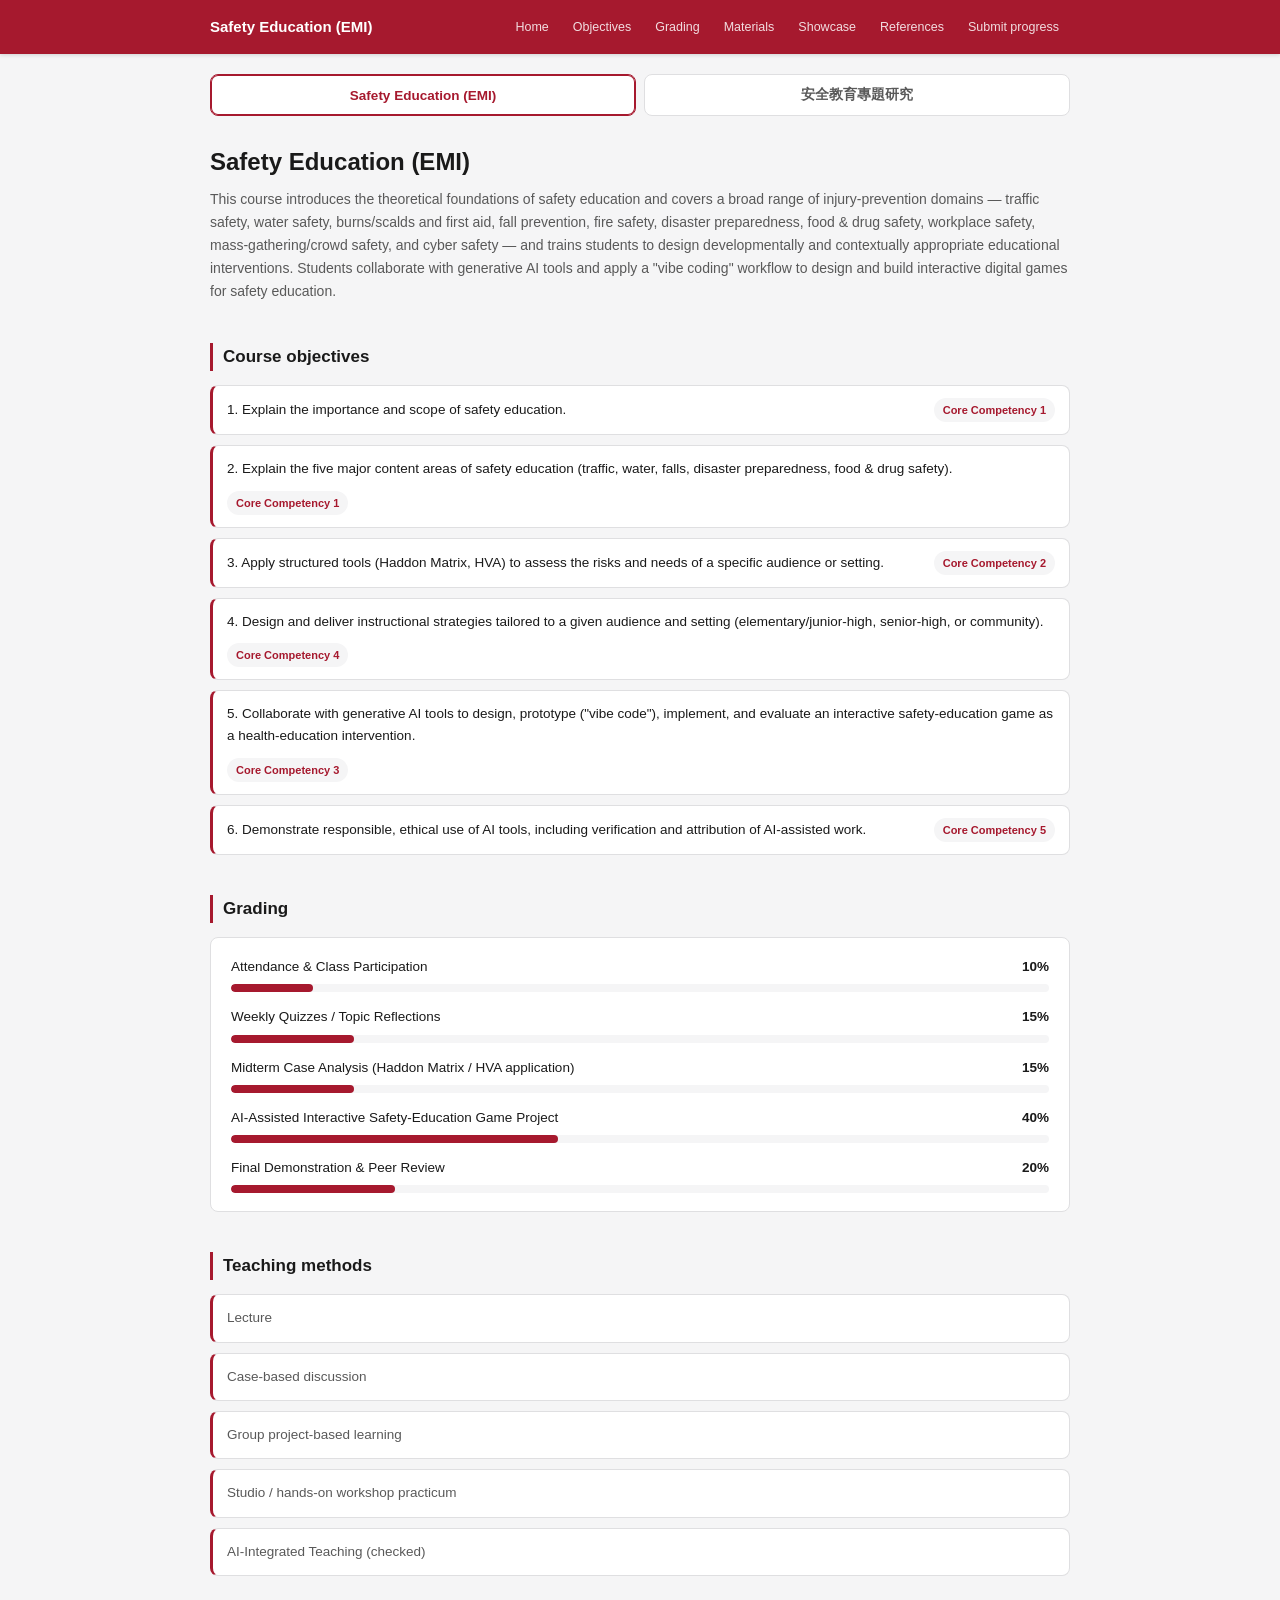
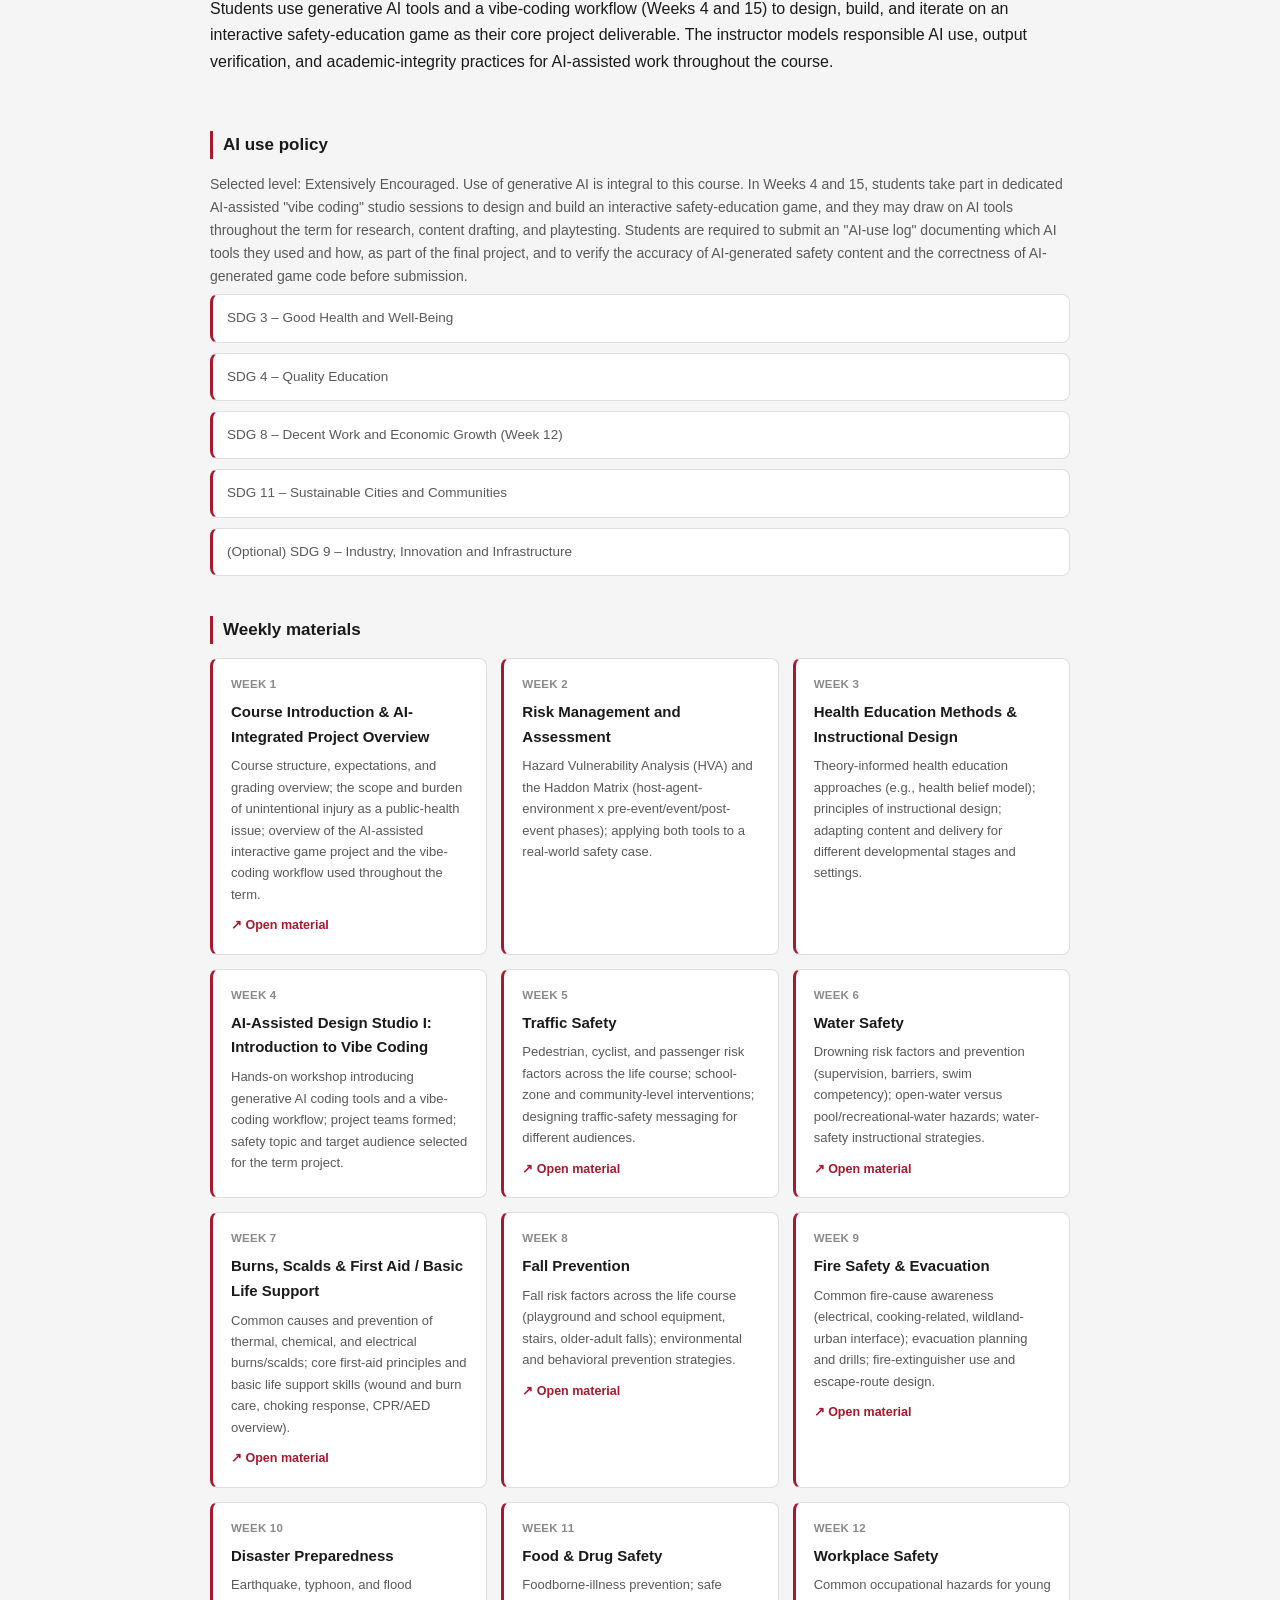
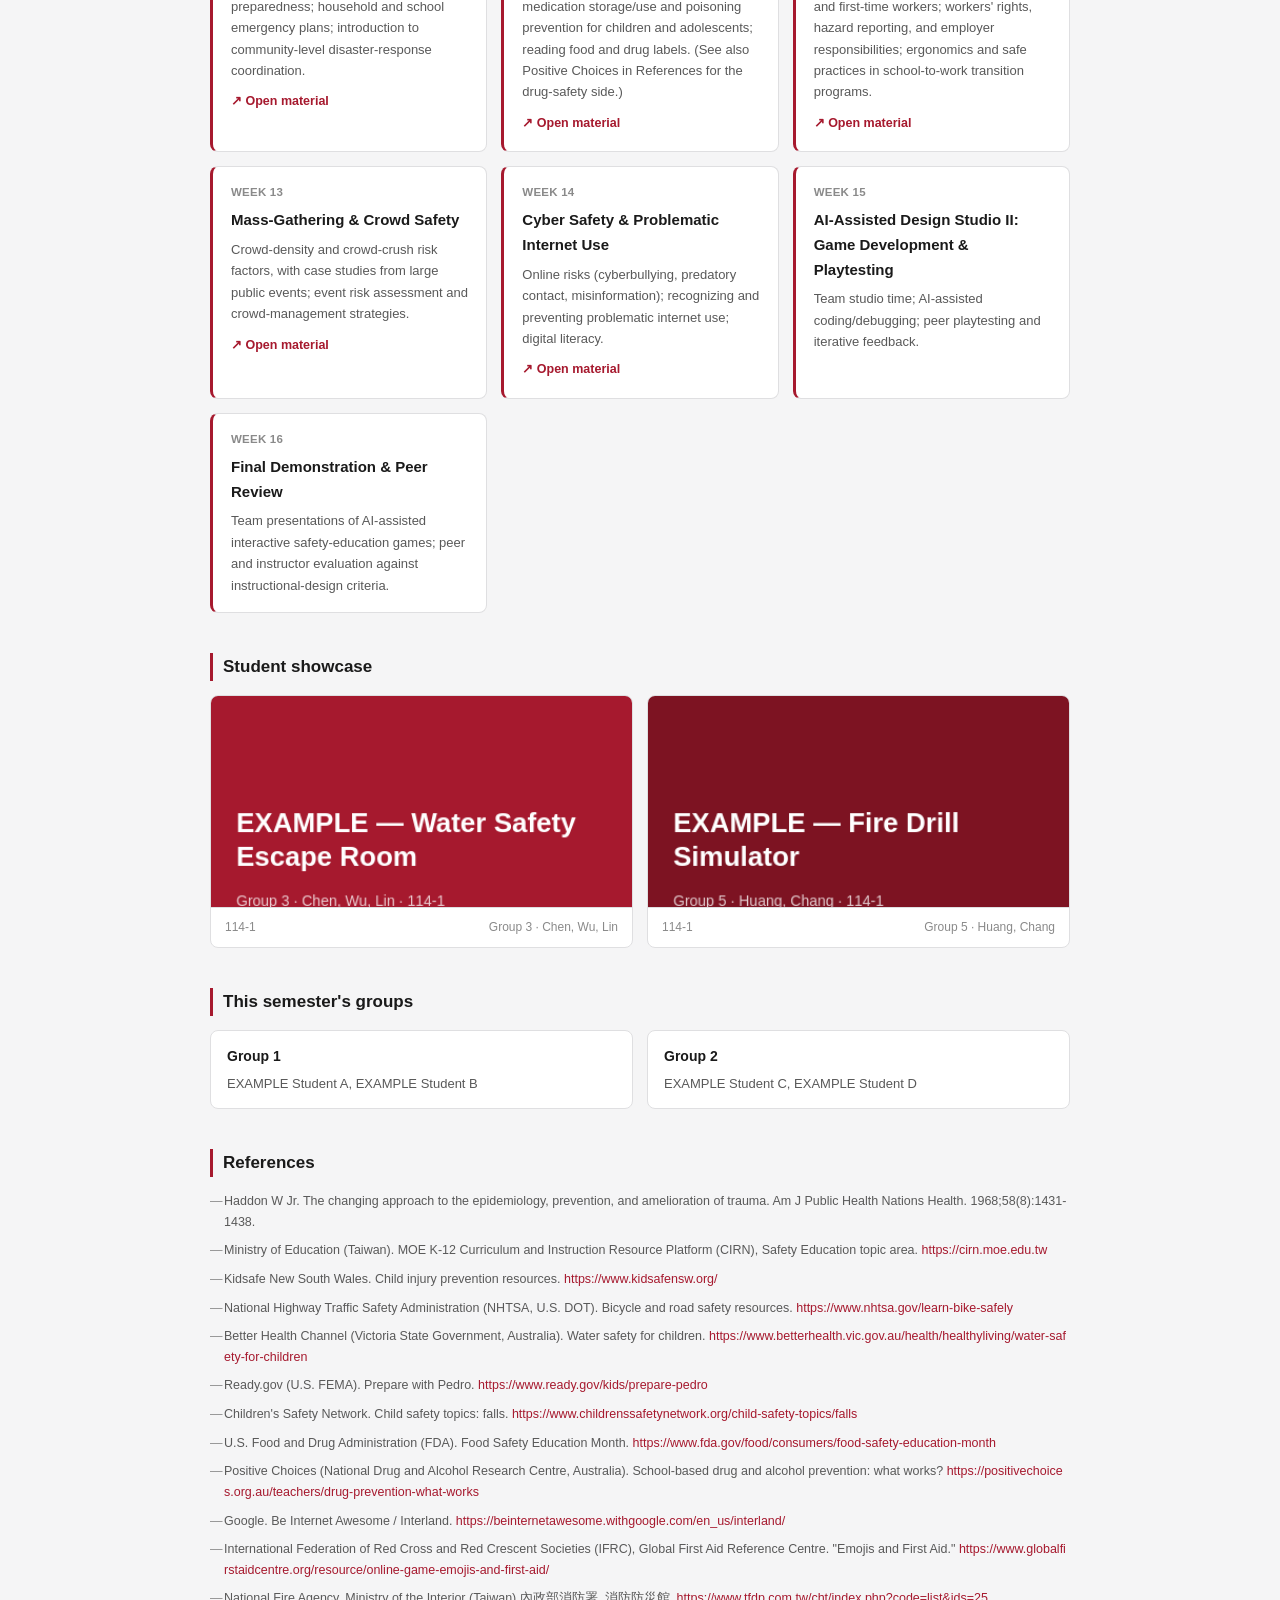
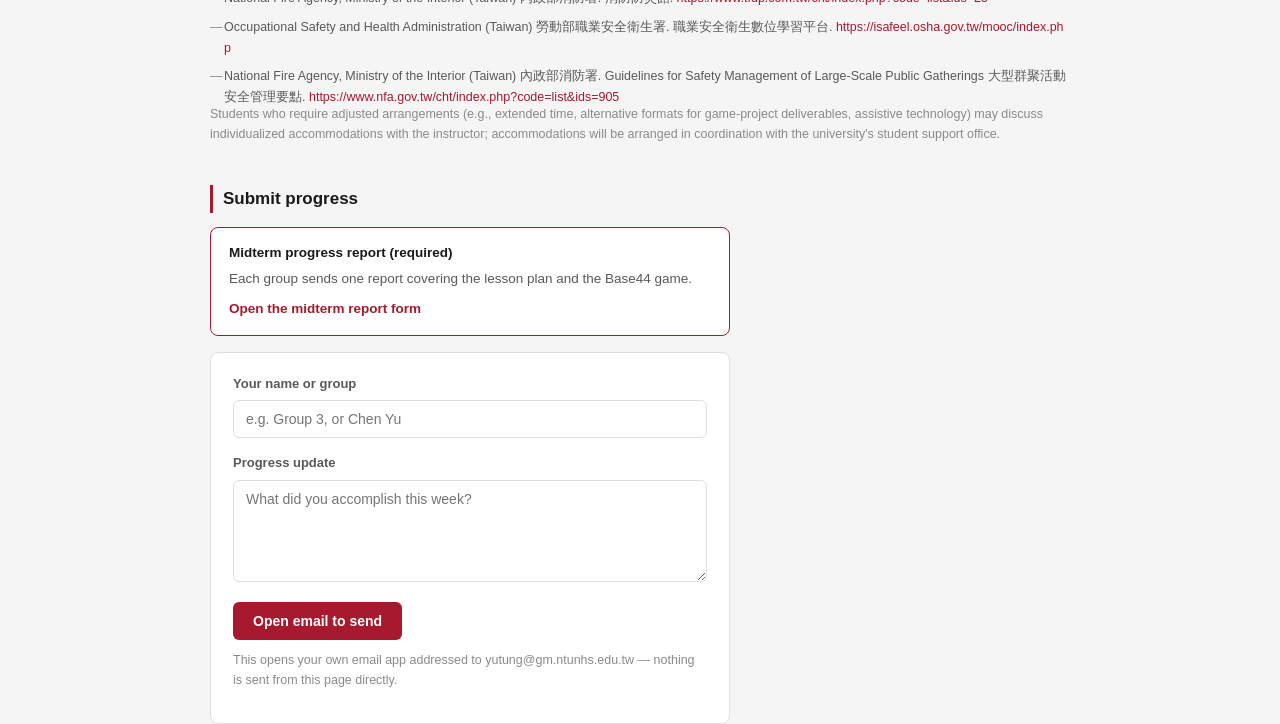
==== index.html @ 9e6e592c "Add Chinese midterm progress report for graduate seminar; per-course callout on home page Co-Authore" ====
<!DOCTYPE html>
<html lang="en">
<head>
<meta charset="UTF-8" />
<meta name="viewport" content="width=device-width, initial-scale=1.0" />
<title>Safety Education Course Site</title>
<link rel="stylesheet" href="styles.css?v=3" />
</head>
<body>

<header class="site-header">
  <div class="header-inner">
    <div class="brand" id="brandText">Safety Education</div>
    <nav class="quick-nav">
      <a href="#top" id="navHome">Home</a>
      <a href="#objectives" id="navObjectives">Objectives</a>
      <a href="#grading" id="navGrading">Grading</a>
      <a href="#materials" id="navMaterials">Materials</a>
      <a href="#showcase" id="navShowcase">Showcase</a>
      <a href="#references" id="navReferences">References</a>
      <a href="#submit" id="navSubmit">Submit</a>
    </nav>
  </div>
</header>

<div class="wrap" id="top">

  <div class="course-toggle">
    <button data-course="emi">Safety Education (EMI)</button>
    <button data-course="grad">安全教育專題研究</button>
  </div>

  <h1 id="pageTitle">Safety Education</h1>
  <p class="lead" id="pageLead"></p>

  <h2 id="objectives"><span id="objectivesHeading">Course objectives</span></h2>
  <ul class="objectives-list" id="objectivesList"></ul>

  <h2 id="grading"><span id="gradingHeading">Grading</span></h2>
  <div class="grading-panel" id="gradingPanel"></div>

  <h2 id="methods"><span id="methodsHeading">Teaching methods</span></h2>
  <ul class="methods-list" id="methodsList"></ul>

  <h2 id="ai-policy"><span id="aiPolicyHeading">AI use policy</span></h2>
  <p class="lead" id="aiPolicyText"></p>
  <ul class="sdgs-list" id="sdgsList"></ul>

  <h2 id="materials"><span id="materialsHeading">Weekly materials</span></h2>
  <div class="grid" id="materialsGrid"></div>

  <h2 id="showcase"><span id="showcaseHeading">Student showcase</span></h2>
  <div class="grid" id="showcaseGrid"></div>

  <h2 id="groupsHeading" style="display:none;">This semester's groups</h2>
  <div class="grid" id="groupsGrid"></div>

  <h2 id="references"><span id="referencesHeading">References</span></h2>
  <ul class="references-list" id="referencesList"></ul>
  <p class="form-note" id="supportNote"></p>

  <h2 id="submit"><span id="submitHeading">Submit progress</span></h2>
  <div class="midterm-callout" id="midtermCallout">
    <b id="midtermTitle">Midterm progress report (required)</b>
    <span id="midtermText">Each group sends one report covering the lesson plan and the Base44 game.</span>
    <br /><a href="midterm.html" id="midtermLink">Open the midterm report form</a>
  </div>
  <form class="stack" id="submitForm">
    <label><span id="lblWho">Your name or group</span><input id="whoInput" type="text" /></label>
    <label><span id="lblMsg">Progress update</span><textarea id="msgInput" rows="5"></textarea></label>
    <div class="field-error" id="submitError"></div>
    <button class="btn" type="submit" id="submitBtn">Open email to send</button>
    <p class="form-note" id="submitNote"></p>
  </form>

</div>

<script src="script.js?v=4"></script>
</body>
</html>
---- styles.css ----
:root {
  --ntnu-red: #a6192e;
  --ntnu-red-dark: #7d1322;
  --ntnu-blue: #00337a;
  --ntnu-blue-dark: #00265c;

  --accent: var(--ntnu-red);
  --accent-dark: var(--ntnu-red-dark);

  --ink: #1a1a1a;
  --ink-soft: #595959;
  --ink-muted: #8a8a8a;

  --bg: #f5f5f6;
  --surface: #ffffff;
  --border: #dfdfe1;

  --radius: 8px;
  --radius-sm: 6px;

  --danger: #c0392b;

  font-family: -apple-system, BlinkMacSystemFont, "Segoe UI", "PingFang TC", "Microsoft JhengHei", Arial, sans-serif;
}
body[data-course="grad"] {
  --accent: var(--ntnu-blue);
  --accent-dark: var(--ntnu-blue-dark);
}

* { box-sizing: border-box; }
html { scroll-behavior: smooth; }

button, input, select, textarea { font-family: inherit; -webkit-appearance: none; appearance: none; }
button { border: none; background: none; cursor: pointer; }
a, button, input, select, textarea { outline: none; }
a:focus-visible, button:focus-visible, input:focus-visible, select:focus-visible, textarea:focus-visible {
  outline: 2px solid var(--accent);
  outline-offset: 2px;
  border-radius: 4px;
}

body { margin: 0; color: var(--ink); line-height: 1.65; background: var(--bg); }
.wrap { max-width: 900px; margin: 0 auto; padding: 0 20px; }

/* ---------- header ---------- */
header.site-header { background: var(--accent); position: sticky; top: 0; z-index: 30; box-shadow: 0 1px 4px rgba(0,0,0,0.15); }
.header-inner { max-width: 900px; margin: 0 auto; padding: 0 20px; height: 54px; display: flex; align-items: center; justify-content: space-between; gap: 12px; flex-wrap: wrap; }
.brand { color: #fff; font-weight: 700; font-size: 15px; white-space: nowrap; }
.quick-nav { display: flex; gap: 2px; }
.quick-nav a { color: rgba(255,255,255,0.85); text-decoration: none; font-size: 12.5px; font-weight: 500; padding: 7px 11px; border-radius: var(--radius-sm); white-space: nowrap; }
.quick-nav a:hover { background: rgba(255,255,255,0.14); color: #fff; }
@media (max-width: 700px) { .quick-nav { display: none; } }

/* ---------- course toggle ---------- */
.course-toggle { display: flex; gap: 8px; margin: 20px 0 26px; }
.course-toggle button {
  flex: 1; padding: 11px 14px; border-radius: var(--radius); border: 1px solid var(--border);
  background: var(--surface); color: var(--ink-soft); font-size: 13.5px; font-weight: 600;
}
.course-toggle button.active { border-color: var(--accent); color: var(--accent); background: #fff; box-shadow: inset 0 0 0 1px var(--accent); }

h1 { font-size: 24px; font-weight: 700; margin: 0 0 6px; }
h2 { font-size: 17px; font-weight: 700; margin: 40px 0 14px; border-left: 3px solid var(--accent); padding-left: 10px; scroll-margin-top: 68px; }
p.lead { color: var(--ink-soft); font-size: 14px; margin: 0 0 6px; }

/* ---------- grading ---------- */
.grading-panel { background: var(--surface); border: 1px solid var(--border); border-radius: var(--radius); padding: 18px 20px; }
.grade-row { margin-bottom: 14px; }
.grade-row:last-child { margin-bottom: 0; }
.grade-row .grade-label { display: flex; justify-content: space-between; font-size: 13.5px; margin-bottom: 6px; }
.grade-row .grade-label b { font-weight: 700; }
.grade-bar-track { background: var(--bg); border-radius: 999px; height: 8px; overflow: hidden; }
.grade-bar-fill { background: var(--accent); height: 100%; border-radius: 999px; }

/* ---------- materials ---------- */
.grid { display: grid; grid-template-columns: repeat(auto-fit, minmax(210px, 1fr)); gap: 14px; }
.card { background: var(--surface); border: 1px solid var(--border); border-left: 3px solid var(--accent); border-radius: var(--radius); padding: 16px 18px; }
.card .week-tag { font-size: 11.5px; color: var(--ink-muted); margin: 0 0 6px; font-weight: 700; text-transform: uppercase; letter-spacing: 0.02em; }
.card .card-title { font-size: 15px; font-weight: 700; margin: 0 0 6px; }
.card .card-desc { font-size: 13px; color: var(--ink-soft); margin: 0; }
.card .card-link { display: inline-block; margin-top: 10px; font-size: 12.5px; font-weight: 600; color: var(--accent); text-decoration: none; }
.card .card-link:hover { text-decoration: underline; }

/* ---------- showcase ---------- */
.showcase-card { border: 1px solid var(--border); border-radius: var(--radius); overflow: hidden; background: var(--surface); text-decoration: none; color: inherit; display: block; }
.showcase-card:hover { border-color: var(--accent); }
.showcase-card canvas { display: block; width: 100%; height: auto; }
.showcase-card .meta { padding: 10px 14px; display: flex; justify-content: space-between; font-size: 12px; color: var(--ink-muted); font-weight: 500; border-top: 1px solid var(--border); }

/* ---------- groups ---------- */
.group-card { background: var(--surface); border: 1px solid var(--border); border-radius: var(--radius); padding: 14px 16px; }
.group-card .group-name { font-weight: 700; font-size: 14px; margin: 0 0 4px; }
.group-card .group-members { font-size: 13px; color: var(--ink-soft); margin: 0; }

/* ---------- submit / mailto form ---------- */
form.stack { display: flex; flex-direction: column; gap: 14px; max-width: 520px; background: var(--surface); border: 1px solid var(--border); border-radius: var(--radius); padding: 20px 22px; }
form.stack label { font-size: 13px; font-weight: 600; color: var(--ink-soft); display: flex; flex-direction: column; gap: 6px; }
form.stack input, form.stack textarea {
  padding: 10px 12px; border: 1px solid var(--border); background: var(--surface); border-radius: var(--radius-sm);
  font-size: 14px; font-family: inherit; color: var(--ink);
}
.btn { display: inline-flex; align-items: center; gap: 6px; padding: 11px 20px; border-radius: var(--radius-sm); background: var(--accent); color: #fff; font-size: 14px; font-weight: 700; align-self: flex-start; }
.btn:hover { background: var(--accent-dark); }
.field-error { color: var(--danger); font-size: 12px; margin-top: -8px; }
.form-note { font-size: 12.5px; color: var(--ink-muted); margin-top: -4px; }

/* ---------- objectives / methods / sdgs / references lists ---------- */
.objectives-list, .methods-list, .sdgs-list, .references-list {
  list-style: none; margin: 0; padding: 0; display: flex; flex-direction: column; gap: 10px;
}
.objectives-list li, .methods-list li, .sdgs-list li {
  background: var(--surface); border: 1px solid var(--border); border-left: 3px solid var(--accent);
  border-radius: var(--radius); padding: 12px 14px; font-size: 13.5px; color: var(--ink-soft);
  display: flex; justify-content: space-between; align-items: center; gap: 10px; flex-wrap: wrap;
}
.objectives-list li span:first-child { color: var(--ink); }
.objectives-list li .tag {
  font-size: 11px; font-weight: 700; color: var(--accent); background: var(--bg);
  padding: 3px 9px; border-radius: 999px; white-space: nowrap;
}
.references-list { gap: 8px; }
.references-list li {
  font-size: 12.5px; color: var(--ink-soft); padding-left: 14px; position: relative;
}
.references-list li::before { content: "—"; position: absolute; left: 0; color: var(--ink-muted); }
.references-list a { color: var(--accent); text-decoration: none; word-break: break-all; }
.references-list a:hover { text-decoration: underline; }

.empty-state { color: var(--ink-muted); font-size: 13.5px; padding: 10px 0; }

/* ---------- midterm report page ---------- */
.report-howto { background: var(--surface); border: 1px solid var(--border); border-left: 3px solid var(--accent); border-radius: var(--radius); padding: 14px 18px; margin: 18px 0 8px; font-size: 13.5px; color: var(--ink-soft); }
.report-howto ol { margin: 8px 0 8px 18px; padding: 0; }
.report-howto li { margin-bottom: 4px; }
.report-howto .form-note { margin: 6px 0 0; }
form.report { display: flex; flex-direction: column; gap: 22px; margin: 20px 0 60px; }
form.report fieldset { background: var(--surface); border: 1px solid var(--border); border-radius: var(--radius); padding: 18px 22px 22px; margin: 0; display: flex; flex-direction: column; gap: 14px; scroll-margin-top: 68px; min-width: 0; }
form.report legend { font-size: 16px; font-weight: 700; padding: 0 8px; color: var(--accent); }
form.report label { font-size: 13px; font-weight: 600; color: var(--ink-soft); display: flex; flex-direction: column; gap: 6px; min-width: 0; }
form.report input, form.report textarea, form.report select {
  padding: 10px 12px; border: 1px solid var(--border); background: var(--surface); border-radius: var(--radius-sm);
  font-size: 14px; color: var(--ink); width: 100%; font-weight: 400;
}
form.report select { background-image: linear-gradient(45deg, transparent 50%, var(--ink-muted) 50%), linear-gradient(135deg, var(--ink-muted) 50%, transparent 50%); background-position: calc(100% - 18px) 55%, calc(100% - 13px) 55%; background-size: 5px 5px; background-repeat: no-repeat; padding-right: 32px; }
form.report textarea { resize: vertical; line-height: 1.5; }
form.report .invalid { border-color: var(--danger); background: #fff6f5; }
form.report .row { display: grid; grid-template-columns: 1fr 1fr; gap: 14px; }
@media (max-width: 640px) { form.report .row { grid-template-columns: 1fr; } form.report fieldset { padding: 16px; } }
.btn-row { display: flex; flex-wrap: wrap; gap: 10px; }
.btn-secondary { background: var(--surface); color: var(--accent); border: 1px solid var(--accent); }
.btn-secondary:hover { background: var(--bg); }
.btn-ghost { background: none; color: var(--ink-muted); border: 1px solid transparent; }
.btn-ghost:hover { color: var(--danger); background: none; }
form.report .field-error { margin-top: 0; font-size: 13px; }
form.report .form-note { margin: 0; }
details.preview { font-size: 13px; color: var(--ink-soft); }
details.preview summary { cursor: pointer; font-weight: 600; }
details.preview pre { white-space: pre-wrap; word-break: break-word; background: var(--bg); border: 1px solid var(--border); border-radius: var(--radius-sm); padding: 12px; max-height: 320px; overflow: auto; font-size: 12px; line-height: 1.55; font-family: ui-monospace, Menlo, Consolas, monospace; }

/* link card on the main page */
.midterm-callout { display: none; background: var(--surface); border: 1px solid var(--accent); border-radius: var(--radius); padding: 14px 18px; margin: 0 0 16px; max-width: 520px; font-size: 13.5px; color: var(--ink-soft); }
.midterm-callout b { color: var(--ink); display: block; margin-bottom: 4px; }
.midterm-callout a { display: inline-block; margin-top: 8px; color: var(--accent); font-weight: 700; text-decoration: none; }
.midterm-callout a:hover { text-decoration: underline; }
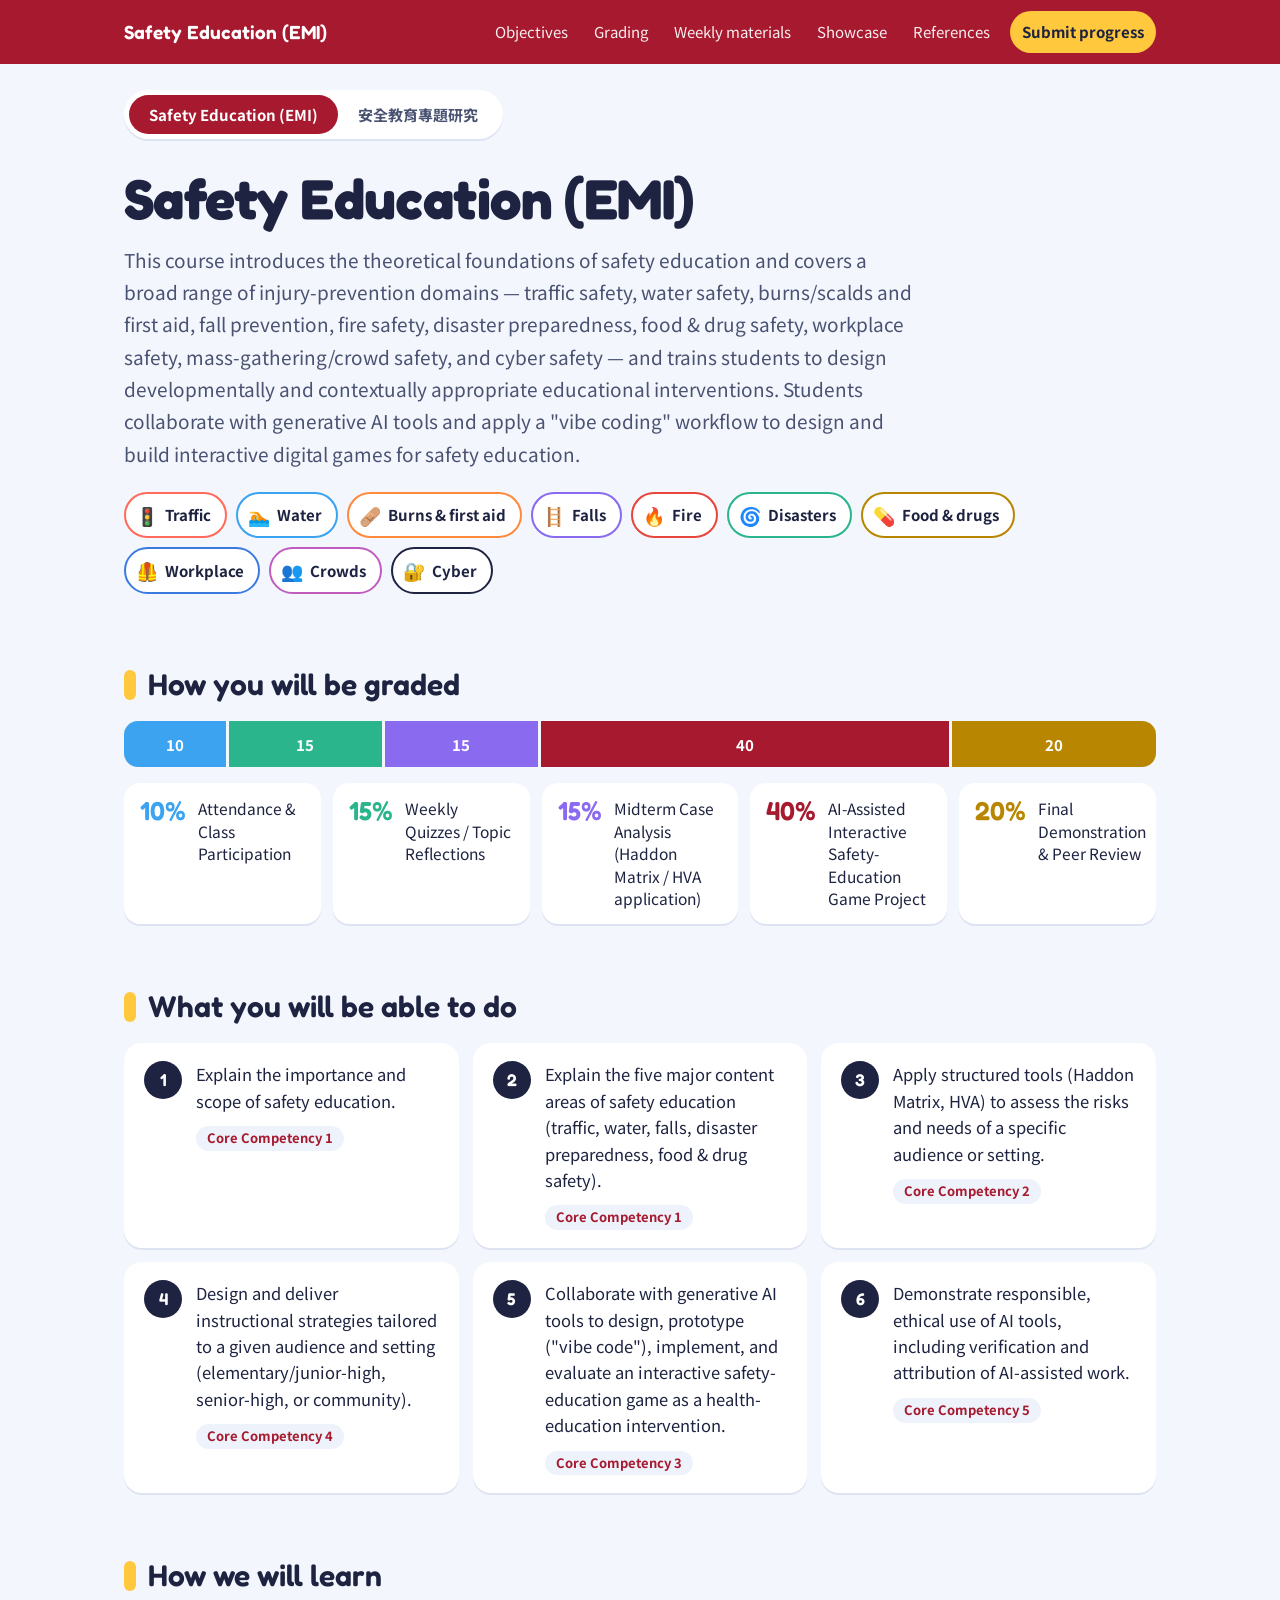
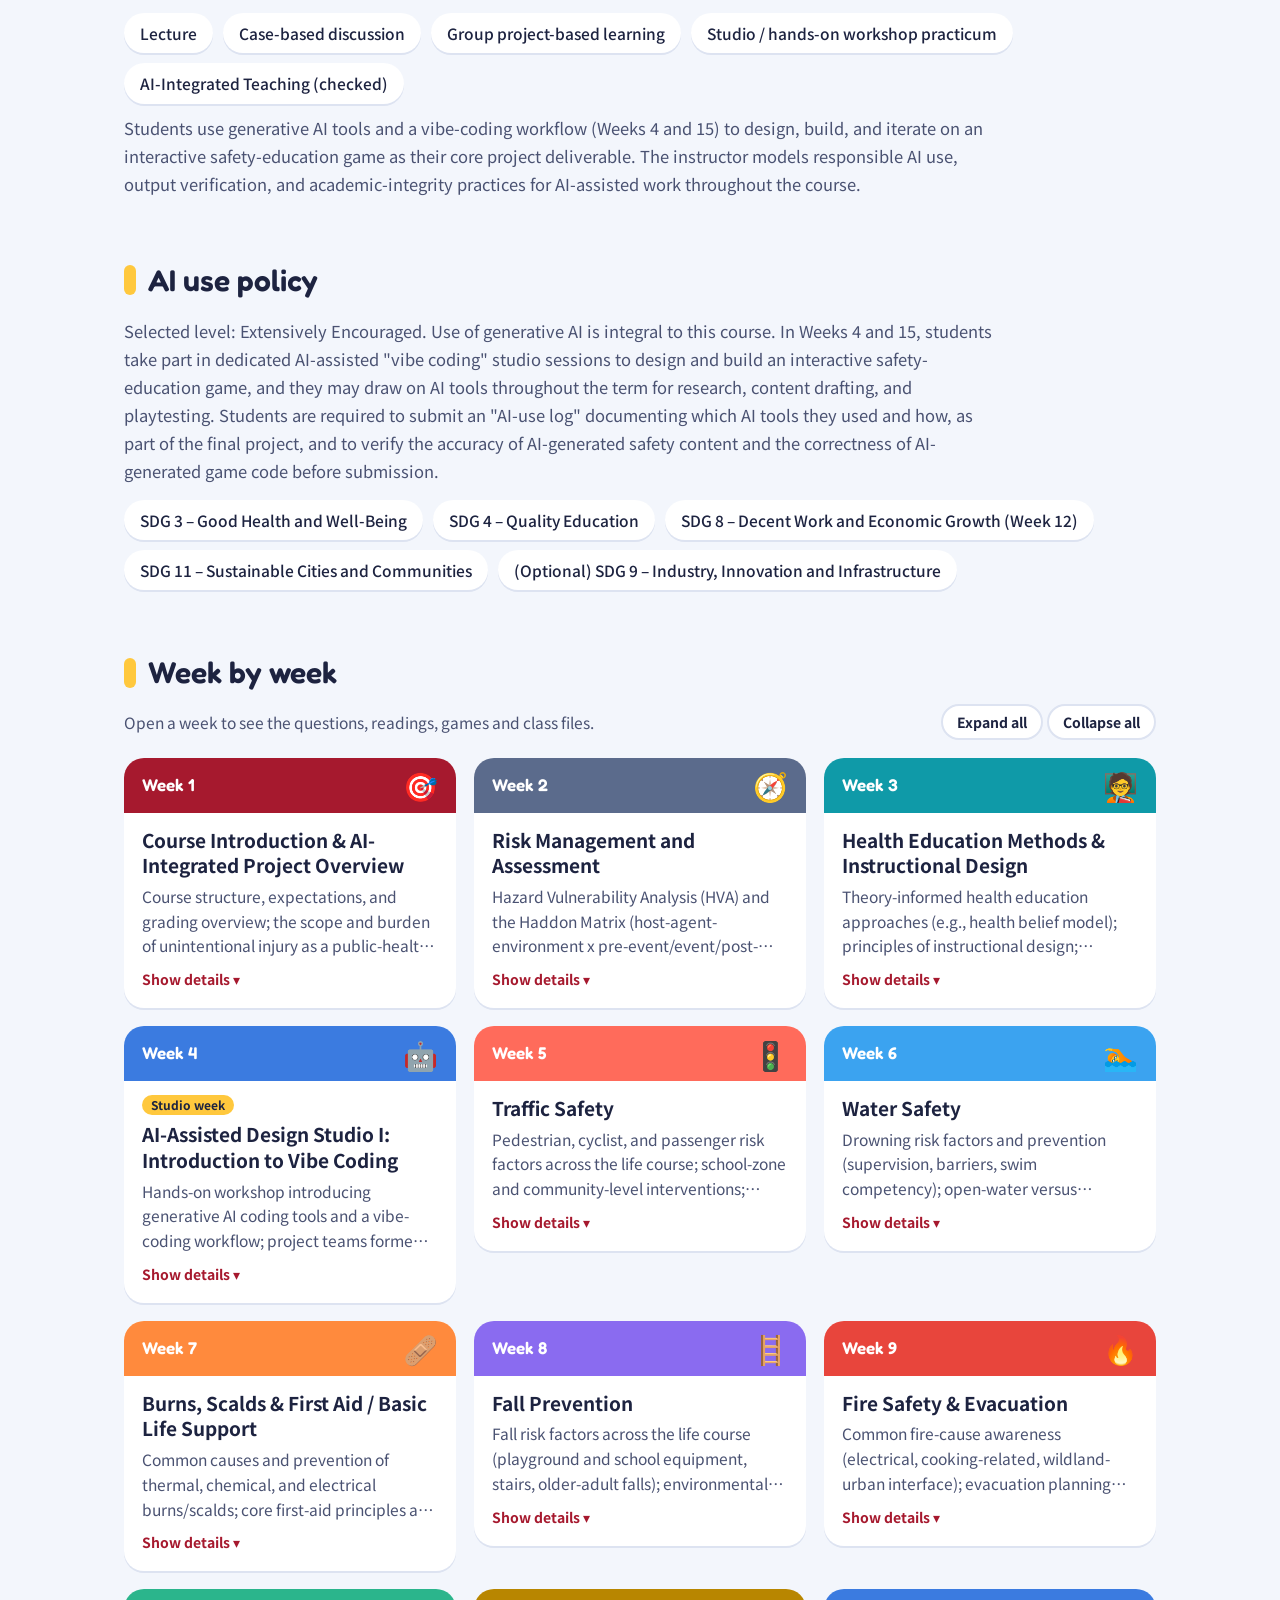
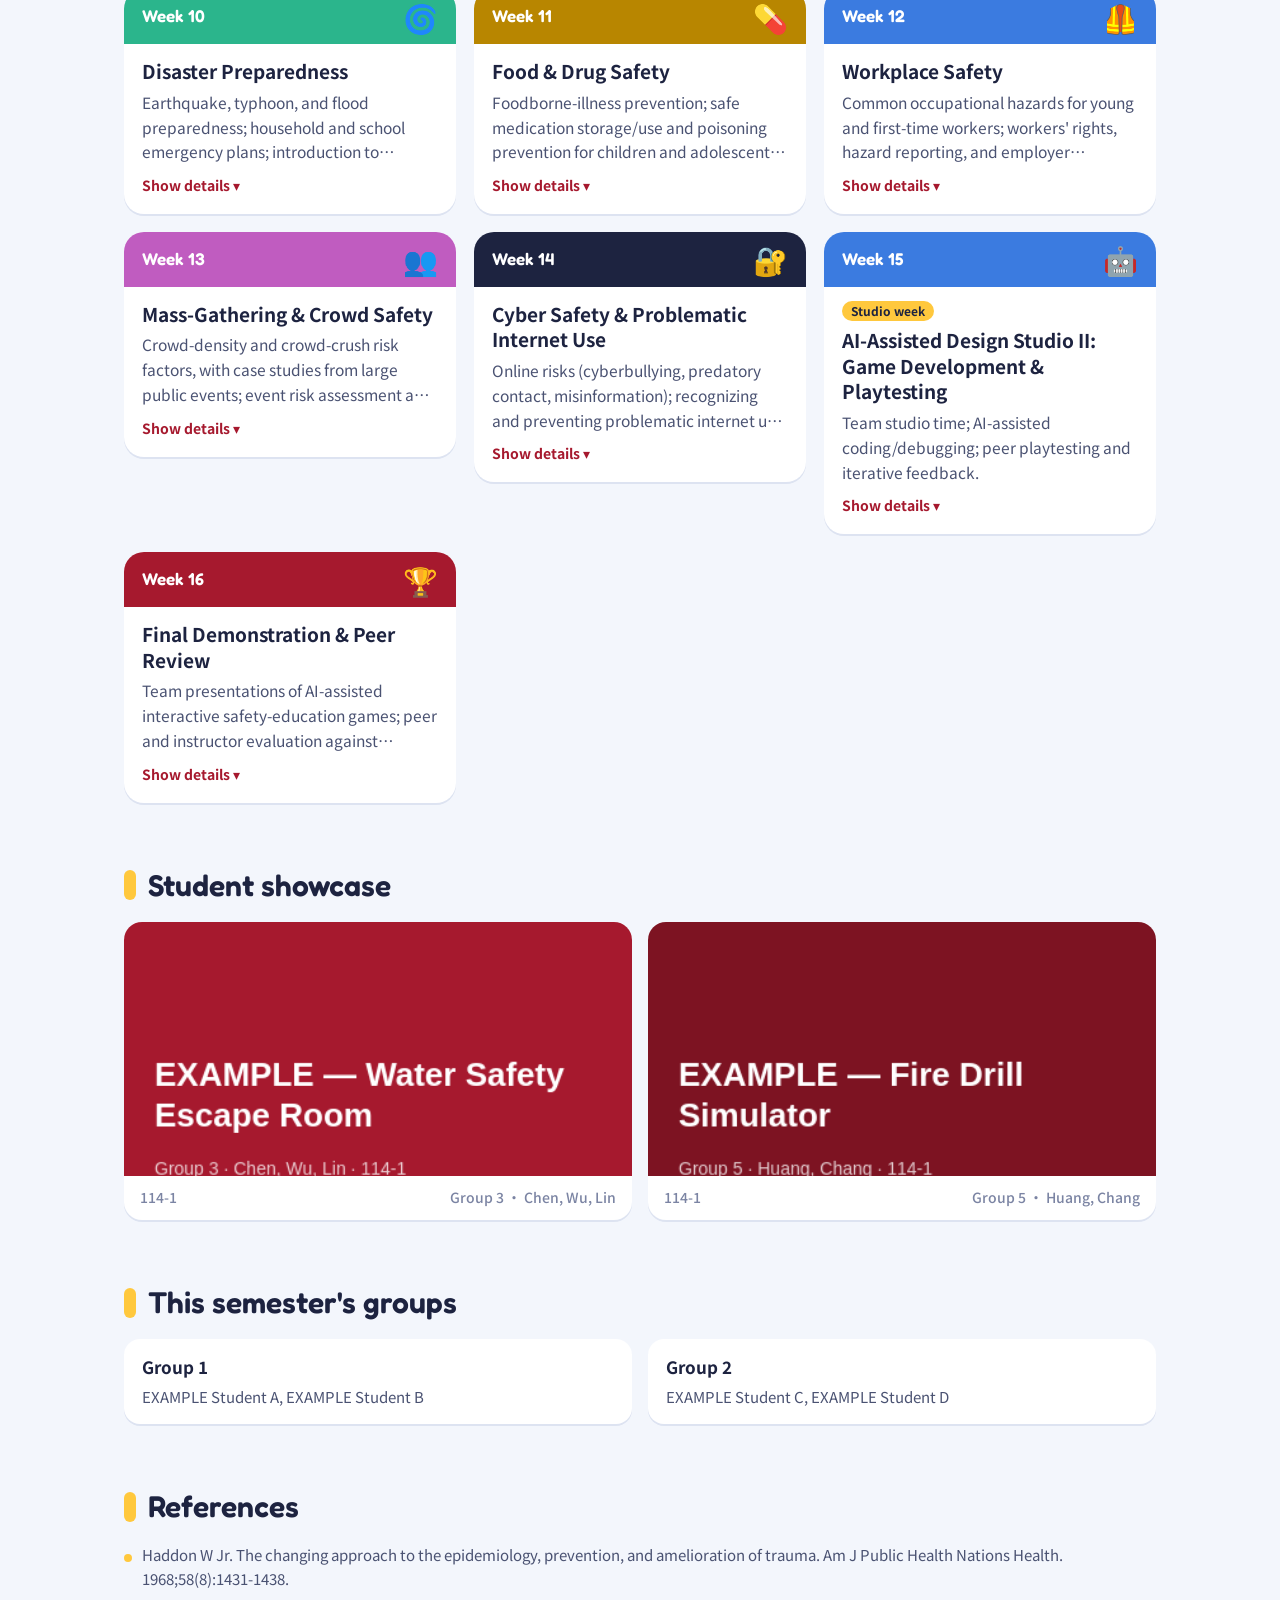
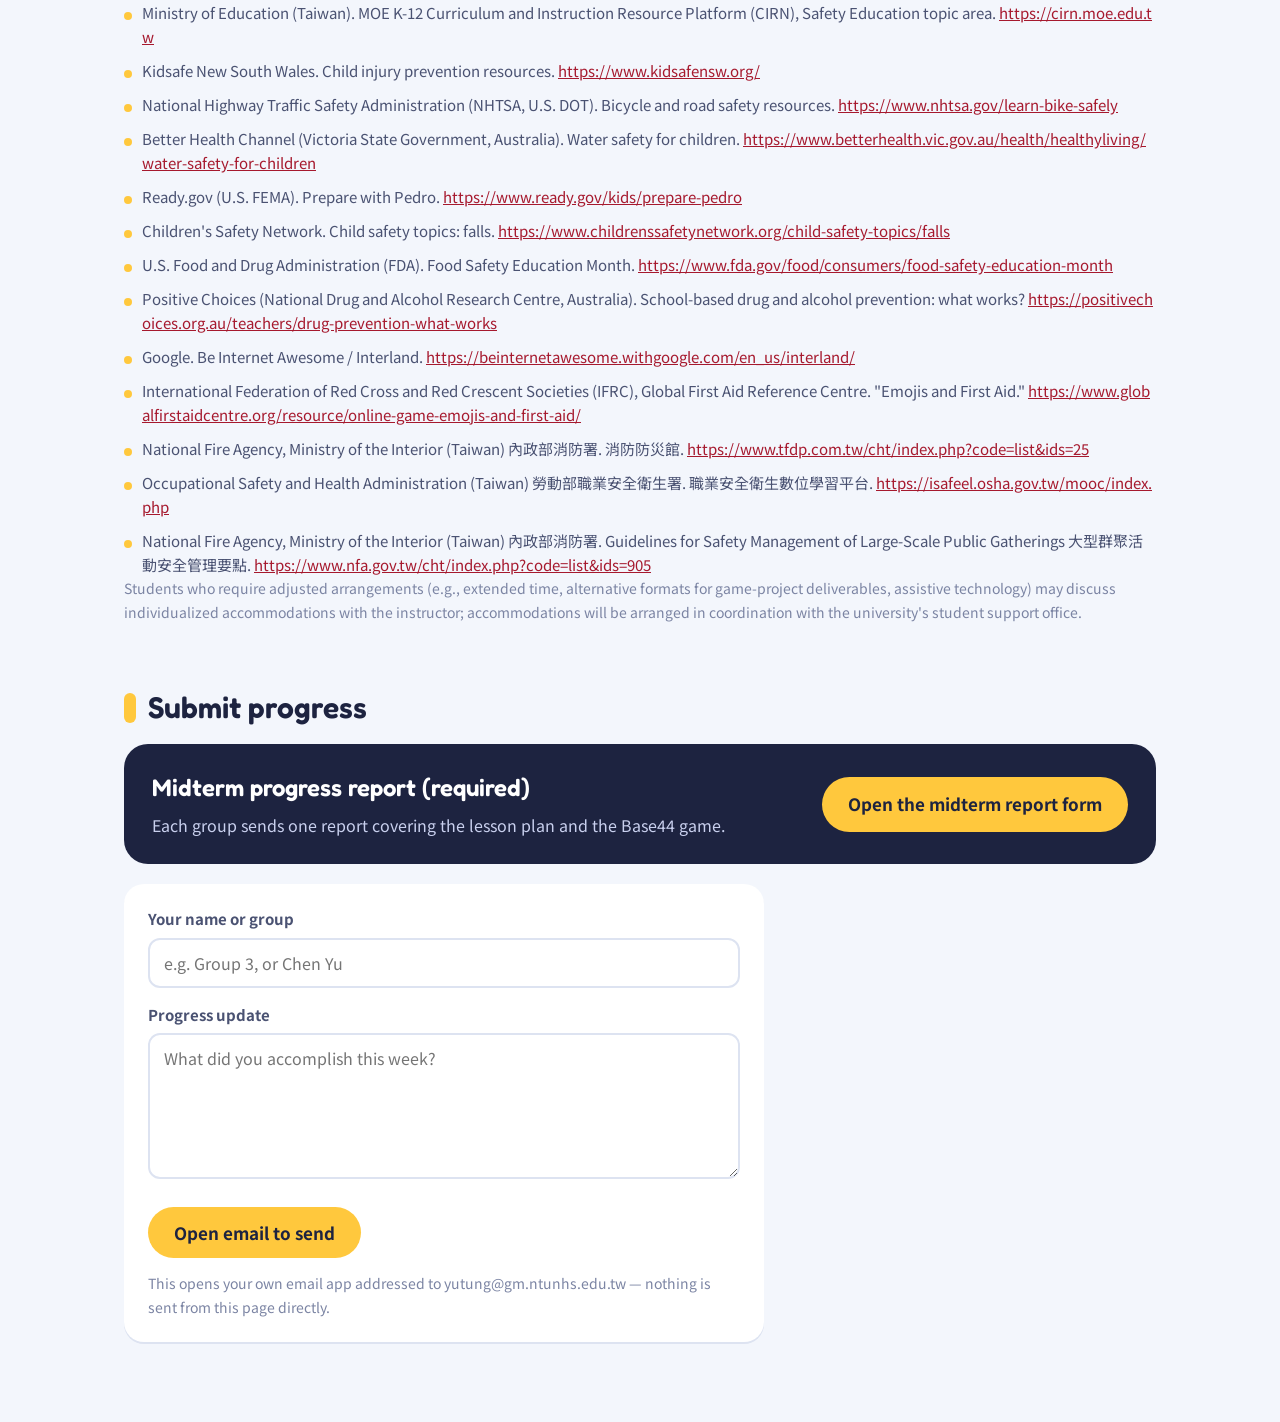
==== commit ce565917: "New playful UI; expandable weekly cards with readings, games and class files restored from the origi" ====
--- a/index.html
+++ b/index.html
@@ -4,21 +4,23 @@
 <meta charset="UTF-8" />
 <meta name="viewport" content="width=device-width, initial-scale=1.0" />
 <title>Safety Education Course Site</title>
-<link rel="stylesheet" href="styles.css?v=3" />
+<link rel="preconnect" href="https://fonts.googleapis.com" />
+<link rel="preconnect" href="https://fonts.gstatic.com" crossorigin />
+<link href="https://fonts.googleapis.com/css2?family=Fredoka:wght@500;600;700&family=Noto+Sans+TC:wght@400;500;700&display=swap" rel="stylesheet" />
+<link rel="stylesheet" href="styles.css?v=5" />
 </head>
 <body>
 
 <header class="site-header">
   <div class="header-inner">
-    <div class="brand" id="brandText">Safety Education</div>
+    <div class="brand disp" id="brandText">Safety Education</div>
     <nav class="quick-nav">
-      <a href="#top" id="navHome">Home</a>
       <a href="#objectives" id="navObjectives">Objectives</a>
       <a href="#grading" id="navGrading">Grading</a>
-      <a href="#materials" id="navMaterials">Materials</a>
+      <a href="#materials" id="navMaterials">Weekly materials</a>
       <a href="#showcase" id="navShowcase">Showcase</a>
       <a href="#references" id="navReferences">References</a>
-      <a href="#submit" id="navSubmit">Submit</a>
+      <a href="#submit" id="navSubmit" class="cta">Submit progress</a>
     </nav>
   </div>
 </header>
@@ -30,40 +32,54 @@
     <button data-course="grad">安全教育專題研究</button>
   </div>
 
-  <h1 id="pageTitle">Safety Education</h1>
-  <p class="lead" id="pageLead"></p>
+  <section class="hero">
+    <h1 class="disp" id="pageTitle">Safety Education</h1>
+    <p class="lead" id="pageLead"></p>
+    <div class="chips" id="topicChips"></div>
+  </section>
 
-  <h2 id="objectives"><span id="objectivesHeading">Course objectives</span></h2>
-  <ul class="objectives-list" id="objectivesList"></ul>
+  <h2 id="grading" class="disp"><span id="gradingHeading">Grading</span></h2>
+  <div class="grade-bar" id="gradingBar"></div>
+  <div class="legend" id="gradingPanel"></div>
 
-  <h2 id="grading"><span id="gradingHeading">Grading</span></h2>
-  <div class="grading-panel" id="gradingPanel"></div>
+  <h2 id="objectives" class="disp"><span id="objectivesHeading">Course objectives</span></h2>
+  <div class="obj" id="objectivesList"></div>
 
-  <h2 id="methods"><span id="methodsHeading">Teaching methods</span></h2>
-  <ul class="methods-list" id="methodsList"></ul>
+  <h2 id="methods" class="disp"><span id="methodsHeading">Teaching methods</span></h2>
+  <div class="pills" id="methodsList"></div>
+  <p class="note-text" id="methodsNote"></p>
 
-  <h2 id="ai-policy"><span id="aiPolicyHeading">AI use policy</span></h2>
-  <p class="lead" id="aiPolicyText"></p>
-  <ul class="sdgs-list" id="sdgsList"></ul>
+  <h2 id="ai-policy" class="disp"><span id="aiPolicyHeading">AI use policy</span></h2>
+  <p class="note-text" id="aiPolicyText"></p>
+  <div class="pills" id="sdgsList"></div>
 
-  <h2 id="materials"><span id="materialsHeading">Weekly materials</span></h2>
-  <div class="grid" id="materialsGrid"></div>
+  <h2 id="materials" class="disp"><span id="materialsHeading">Weekly materials</span></h2>
+  <div class="mat-tools">
+    <p class="sub" id="materialsSub"></p>
+    <div>
+      <button type="button" class="mini-btn" id="expandAll">Expand all</button>
+      <button type="button" class="mini-btn" id="collapseAll">Collapse all</button>
+    </div>
+  </div>
+  <div class="weeks" id="materialsGrid"></div>
 
-  <h2 id="showcase"><span id="showcaseHeading">Student showcase</span></h2>
+  <h2 id="showcase" class="disp"><span id="showcaseHeading">Student showcase</span></h2>
   <div class="grid" id="showcaseGrid"></div>
 
-  <h2 id="groupsHeading" style="display:none;">This semester's groups</h2>
+  <h2 id="groupsHeading" class="disp" style="display:none;">This semester's groups</h2>
   <div class="grid" id="groupsGrid"></div>
 
-  <h2 id="references"><span id="referencesHeading">References</span></h2>
+  <h2 id="references" class="disp"><span id="referencesHeading">References</span></h2>
   <ul class="references-list" id="referencesList"></ul>
   <p class="form-note" id="supportNote"></p>
 
-  <h2 id="submit"><span id="submitHeading">Submit progress</span></h2>
+  <h2 id="submit" class="disp"><span id="submitHeading">Submit progress</span></h2>
   <div class="midterm-callout" id="midtermCallout">
-    <b id="midtermTitle">Midterm progress report (required)</b>
-    <span id="midtermText">Each group sends one report covering the lesson plan and the Base44 game.</span>
-    <br /><a href="midterm.html" id="midtermLink">Open the midterm report form</a>
+    <div>
+      <b class="disp" id="midtermTitle">Midterm progress report (required)</b>
+      <span id="midtermText">Each group sends one report covering the lesson plan and the Base44 game.</span>
+    </div>
+    <a class="btn" href="midterm.html" id="midtermLink">Open the midterm report form</a>
   </div>
   <form class="stack" id="submitForm">
     <label><span id="lblWho">Your name or group</span><input id="whoInput" type="text" /></label>
@@ -75,6 +91,6 @@
 
 </div>
 
-<script src="script.js?v=4"></script>
+<script src="script.js?v=5"></script>
 </body>
 </html>
--- a/styles.css
+++ b/styles.css
@@ -1,164 +1,180 @@
 :root {
-  --ntnu-red: #a6192e;
-  --ntnu-red-dark: #7d1322;
-  --ntnu-blue: #00337a;
-  --ntnu-blue-dark: #00265c;
+  --red: #a6192e;
+  --red-d: #7d1322;
+  --blue: #00337a;
+  --blue-d: #00265c;
+  --accent: var(--red);
+  --accent-d: var(--red-d);
 
-  --accent: var(--ntnu-red);
-  --accent-dark: var(--ntnu-red-dark);
+  --ink: #1d2340;
+  --soft: #4a5272;
+  --muted: #7b84a3;
+  --bg: #f3f6fc;
+  --card: #ffffff;
+  --line: #dde3f1;
 
-  --ink: #1a1a1a;
-  --ink-soft: #595959;
-  --ink-muted: #8a8a8a;
-
-  --bg: #f5f5f6;
-  --surface: #ffffff;
-  --border: #dfdfe1;
-
-  --radius: 8px;
-  --radius-sm: 6px;
-
+  --sun: #ffc83d;
+  --mint: #2bb58c;
+  --sky: #3ba3f0;
+  --grape: #8a6bf0;
   --danger: #c0392b;
 
-  font-family: -apple-system, BlinkMacSystemFont, "Segoe UI", "PingFang TC", "Microsoft JhengHei", Arial, sans-serif;
+  font-family: "Noto Sans TC", "PingFang TC", "Microsoft JhengHei", system-ui, -apple-system, "Segoe UI", sans-serif;
 }
-body[data-course="grad"] {
-  --accent: var(--ntnu-blue);
-  --accent-dark: var(--ntnu-blue-dark);
-}
+body[data-course="grad"] { --accent: var(--blue); --accent-d: var(--blue-d); }
 
 * { box-sizing: border-box; }
 html { scroll-behavior: smooth; }
-
-button, input, select, textarea { font-family: inherit; -webkit-appearance: none; appearance: none; }
-button { border: none; background: none; cursor: pointer; }
-a, button, input, select, textarea { outline: none; }
-a:focus-visible, button:focus-visible, input:focus-visible, select:focus-visible, textarea:focus-visible {
-  outline: 2px solid var(--accent);
-  outline-offset: 2px;
-  border-radius: 4px;
+body { margin: 0; background: var(--bg); color: var(--ink); font-size: 17px; line-height: 1.7; }
+.disp { font-family: Fredoka, "Noto Sans TC", system-ui, sans-serif; }
+button, input, select, textarea { font-family: inherit; }
+button { cursor: pointer; }
+a:focus-visible, button:focus-visible, input:focus-visible, select:focus-visible, textarea:focus-visible, summary:focus-visible {
+  outline: 3px solid var(--sun); outline-offset: 2px;
 }
-
-body { margin: 0; color: var(--ink); line-height: 1.65; background: var(--bg); }
-.wrap { max-width: 900px; margin: 0 auto; padding: 0 20px; }
+.wrap { max-width: 1080px; margin: 0 auto; padding: 0 24px; }
 
 /* ---------- header ---------- */
-header.site-header { background: var(--accent); position: sticky; top: 0; z-index: 30; box-shadow: 0 1px 4px rgba(0,0,0,0.15); }
-.header-inner { max-width: 900px; margin: 0 auto; padding: 0 20px; height: 54px; display: flex; align-items: center; justify-content: space-between; gap: 12px; flex-wrap: wrap; }
-.brand { color: #fff; font-weight: 700; font-size: 15px; white-space: nowrap; }
-.quick-nav { display: flex; gap: 2px; }
-.quick-nav a { color: rgba(255,255,255,0.85); text-decoration: none; font-size: 12.5px; font-weight: 500; padding: 7px 11px; border-radius: var(--radius-sm); white-space: nowrap; }
-.quick-nav a:hover { background: rgba(255,255,255,0.14); color: #fff; }
-@media (max-width: 700px) { .quick-nav { display: none; } }
+header.site-header { background: var(--accent); position: sticky; top: 0; z-index: 30; }
+.header-inner { max-width: 1080px; margin: 0 auto; padding: 0 24px; height: 64px; display: flex; align-items: center; justify-content: space-between; gap: 12px; }
+.brand { color: #fff; font-weight: 600; font-size: 19px; white-space: nowrap; }
+.quick-nav { display: flex; align-items: center; gap: 2px; }
+.quick-nav a { color: rgba(255,255,255,.92); font-size: 15px; text-decoration: none; padding: 8px 12px; border-radius: 999px; white-space: nowrap; }
+.quick-nav a:hover { background: rgba(255,255,255,.18); }
+.quick-nav a.cta { background: var(--sun); color: var(--ink); font-weight: 700; margin-left: 6px; }
+.quick-nav a.cta:hover { background: #ffd666; }
+@media (max-width: 800px) { .quick-nav a:not(.cta) { display: none; } }
+.brand { min-width: 0; overflow: hidden; text-overflow: ellipsis; }
+@media (max-width: 520px) { .header-inner { padding: 0 14px; } .brand { font-size: 16px; } .quick-nav a.cta { padding: 7px 12px; font-size: 14px; margin-left: 0; } .wrap { padding: 0 16px; } .course-toggle button { padding: 9px 12px; font-size: 14px; } }
 
-/* ---------- course toggle ---------- */
-.course-toggle { display: flex; gap: 8px; margin: 20px 0 26px; }
-.course-toggle button {
-  flex: 1; padding: 11px 14px; border-radius: var(--radius); border: 1px solid var(--border);
-  background: var(--surface); color: var(--ink-soft); font-size: 13.5px; font-weight: 600;
-}
-.course-toggle button.active { border-color: var(--accent); color: var(--accent); background: #fff; box-shadow: inset 0 0 0 1px var(--accent); }
+/* ---------- toggle + hero ---------- */
+.course-toggle { display: inline-flex; background: #fff; border-radius: 999px; padding: 5px; margin: 26px 0 0; box-shadow: 0 2px 0 var(--line); max-width: 100%; }
+.course-toggle button { border: 0; background: none; font-size: 15px; font-weight: 700; padding: 9px 20px; border-radius: 999px; color: var(--soft); }
+.course-toggle button.active { background: var(--accent); color: #fff; }
+.hero { padding: 28px 0 8px; }
+h1 { font-size: clamp(34px, 6vw, 56px); line-height: 1.12; margin: 0 0 14px; font-weight: 700; letter-spacing: -.01em; }
+.lead { font-size: 19px; color: var(--soft); max-width: 800px; margin: 0 0 22px; }
+.chips { display: flex; flex-wrap: wrap; gap: 9px; }
+.chip { display: inline-flex; gap: 7px; align-items: center; font-size: 15px; font-weight: 700; padding: 6px 14px 6px 10px; border-radius: 999px; background: #fff; border: 2px solid var(--c); color: var(--ink); text-decoration: none; cursor: pointer; }
+.chip i { font-style: normal; font-size: 18px; }
+.chip:hover { background: var(--c); color: #fff; }
 
-h1 { font-size: 24px; font-weight: 700; margin: 0 0 6px; }
-h2 { font-size: 17px; font-weight: 700; margin: 40px 0 14px; border-left: 3px solid var(--accent); padding-left: 10px; scroll-margin-top: 68px; }
-p.lead { color: var(--ink-soft); font-size: 14px; margin: 0 0 6px; }
+h2 { font-size: 30px; margin: 64px 0 18px; font-weight: 600; display: flex; align-items: center; gap: 12px; scroll-margin-top: 80px; line-height: 1.25; }
+h2::before { content: ""; flex: none; width: 12px; height: 30px; border-radius: 6px; background: var(--sun); }
+p.sub { margin: 0; color: var(--soft); font-size: 15.5px; }
+.note-text { color: var(--soft); font-size: 16.5px; max-width: 880px; margin: 0 0 14px; }
 
 /* ---------- grading ---------- */
-.grading-panel { background: var(--surface); border: 1px solid var(--border); border-radius: var(--radius); padding: 18px 20px; }
-.grade-row { margin-bottom: 14px; }
-.grade-row:last-child { margin-bottom: 0; }
-.grade-row .grade-label { display: flex; justify-content: space-between; font-size: 13.5px; margin-bottom: 6px; }
-.grade-row .grade-label b { font-weight: 700; }
-.grade-bar-track { background: var(--bg); border-radius: 999px; height: 8px; overflow: hidden; }
-.grade-bar-fill { background: var(--accent); height: 100%; border-radius: 999px; }
+.grade-bar { display: flex; height: 46px; border-radius: 14px; overflow: hidden; gap: 3px; }
+.grade-bar div { display: flex; align-items: center; justify-content: center; color: #fff; font-weight: 700; font-size: 15px; min-width: 0; }
+.legend { display: grid; grid-template-columns: repeat(auto-fit, minmax(190px, 1fr)); gap: 12px; margin-top: 16px; }
+.lg { display: flex; gap: 12px; align-items: flex-start; background: #fff; border-radius: 16px; padding: 14px 16px; box-shadow: 0 2px 0 var(--line); }
+.lg b { font-family: Fredoka, system-ui, sans-serif; font-size: 26px; line-height: 1.1; color: var(--c); font-weight: 600; }
+.lg span { font-size: 15.5px; line-height: 1.45; }
 
-/* ---------- materials ---------- */
-.grid { display: grid; grid-template-columns: repeat(auto-fit, minmax(210px, 1fr)); gap: 14px; }
-.card { background: var(--surface); border: 1px solid var(--border); border-left: 3px solid var(--accent); border-radius: var(--radius); padding: 16px 18px; }
-.card .week-tag { font-size: 11.5px; color: var(--ink-muted); margin: 0 0 6px; font-weight: 700; text-transform: uppercase; letter-spacing: 0.02em; }
-.card .card-title { font-size: 15px; font-weight: 700; margin: 0 0 6px; }
-.card .card-desc { font-size: 13px; color: var(--ink-soft); margin: 0; }
-.card .card-link { display: inline-block; margin-top: 10px; font-size: 12.5px; font-weight: 600; color: var(--accent); text-decoration: none; }
-.card .card-link:hover { text-decoration: underline; }
+/* ---------- objectives / pills ---------- */
+.obj { display: grid; grid-template-columns: repeat(auto-fit, minmax(320px, 1fr)); gap: 14px; }
+.o { background: #fff; border-radius: 18px; padding: 18px 20px; box-shadow: 0 2px 0 var(--line); display: flex; gap: 14px; }
+.o .n { flex: none; width: 38px; height: 38px; border-radius: 50%; background: var(--ink); color: #fff; display: grid; place-items: center; font-family: Fredoka, system-ui, sans-serif; font-weight: 600; }
+.o p { margin: 0 0 8px; font-size: 16.5px; line-height: 1.6; }
+.tag { display: inline-block; font-size: 13px; font-weight: 700; background: #eef2fb; color: var(--accent); border-radius: 999px; padding: 2px 11px; line-height: 1.6; }
+.pills { display: flex; flex-wrap: wrap; gap: 10px; margin-bottom: 10px; }
+.pill { background: #fff; border-radius: 999px; padding: 7px 16px; font-size: 15.5px; font-weight: 500; box-shadow: 0 2px 0 var(--line); }
 
-/* ---------- showcase ---------- */
-.showcase-card { border: 1px solid var(--border); border-radius: var(--radius); overflow: hidden; background: var(--surface); text-decoration: none; color: inherit; display: block; }
-.showcase-card:hover { border-color: var(--accent); }
+/* ---------- weekly materials ---------- */
+.mat-tools { display: flex; justify-content: space-between; align-items: center; flex-wrap: wrap; gap: 10px; margin: -6px 0 18px; }
+.mini-btn { background: #fff; border: 2px solid var(--line); color: var(--ink); font-size: 14px; font-weight: 700; padding: 6px 14px; border-radius: 999px; }
+.mini-btn:hover { border-color: var(--accent); color: var(--accent); }
+.weeks { display: grid; grid-template-columns: repeat(auto-fill, minmax(300px, 1fr)); gap: 18px; align-items: start; }
+details.w { background: #fff; border-radius: 20px; overflow: hidden; box-shadow: 0 2px 0 var(--line); }
+details.w[open] { grid-column: 1 / -1; }
+details.w > summary { list-style: none; cursor: pointer; display: block; }
+details.w > summary::-webkit-details-marker { display: none; }
+.w .top { background: var(--c); padding: 13px 18px; display: flex; align-items: center; justify-content: space-between; color: #fff; }
+.w .top .wk { font-family: Fredoka, "Noto Sans TC", system-ui, sans-serif; font-weight: 600; font-size: 17px; }
+.w .top .em { font-size: 28px; line-height: 1; }
+.w .head { padding: 14px 18px 16px; display: flex; flex-direction: column; gap: 6px; }
+.w h3 { margin: 0; font-size: 19px; line-height: 1.35; }
+.w .sum-desc { margin: 0; color: var(--soft); font-size: 15.5px; line-height: 1.6; display: -webkit-box; -webkit-line-clamp: 3; -webkit-box-orient: vertical; overflow: hidden; }
+details.w[open] .sum-desc { display: none; }
+.w .more { align-self: flex-start; margin-top: 4px; font-size: 14px; font-weight: 700; color: var(--accent); }
+.w .more::after { content: " ▾"; }
+details.w[open] .more::after { content: " ▴"; }
+.w .more .on-open { display: none; }
+details.w[open] .more .on-closed { display: none; }
+details.w[open] .more .on-open { display: inline; }
+.w .body { padding: 4px 18px 22px; border-top: 2px dashed var(--line); margin: 0 18px; padding-left: 0; padding-right: 0; }
+.w .full-desc { color: var(--soft); font-size: 16.5px; margin: 16px 0 6px; max-width: 880px; }
+.sec-grid { display: grid; grid-template-columns: repeat(auto-fit, minmax(300px, 1fr)); gap: 16px 28px; margin-top: 10px; }
+.sec h4 { margin: 8px 0 8px; font-size: 16px; font-weight: 700; color: var(--c); display: flex; align-items: center; gap: 8px; }
+.sec h4::before { content: ""; width: 8px; height: 8px; border-radius: 50%; background: var(--c); }
+.sec ul { list-style: none; margin: 0; padding: 0; display: flex; flex-direction: column; gap: 9px; }
+.sec li { font-size: 15.5px; line-height: 1.55; color: var(--ink); }
+.sec li.q { color: var(--soft); font-style: italic; }
+.sec li a { color: var(--ink); font-weight: 600; text-decoration-color: var(--c); text-decoration-thickness: 2px; text-underline-offset: 3px; word-break: break-word; }
+.sec li a:hover { color: var(--accent); }
+.sec li .n { display: block; color: var(--muted); font-size: 14px; }
+.badge { display: inline-block; font-size: 12px; font-weight: 700; border-radius: 999px; padding: 0 9px; margin-left: 6px; line-height: 1.7; vertical-align: 1px; background: #eef2fb; color: var(--soft); }
+.badge.k-game { background: var(--sun); color: var(--ink); }
+.badge.k-video { background: #ffe1de; color: #a3261b; }
+.badge.k-tw { background: #dff3ec; color: #12654d; }
+.badge.k-tool { background: #e6e0fd; color: #4a35a8; }
+.badge.new { background: var(--ink); color: #fff; }
+.empty-note { color: var(--muted); font-size: 15px; margin: 14px 0 0; }
+
+/* ---------- showcase / groups ---------- */
+.grid { display: grid; grid-template-columns: repeat(auto-fit, minmax(240px, 1fr)); gap: 16px; }
+.showcase-card { border-radius: 18px; overflow: hidden; background: #fff; text-decoration: none; color: inherit; display: block; box-shadow: 0 2px 0 var(--line); }
+.showcase-card:hover { box-shadow: 0 0 0 3px var(--sun); }
 .showcase-card canvas { display: block; width: 100%; height: auto; }
-.showcase-card .meta { padding: 10px 14px; display: flex; justify-content: space-between; font-size: 12px; color: var(--ink-muted); font-weight: 500; border-top: 1px solid var(--border); }
+.showcase-card .meta { padding: 10px 16px; display: flex; justify-content: space-between; font-size: 14px; color: var(--muted); font-weight: 500; }
+.group-card { background: #fff; border-radius: 16px; padding: 14px 18px; box-shadow: 0 2px 0 var(--line); }
+.group-card .group-name { font-weight: 700; margin: 0 0 2px; }
+.group-card .group-members { font-size: 15px; color: var(--soft); margin: 0; }
+.empty-state { color: var(--muted); font-size: 15px; padding: 10px 0; }
 
-/* ---------- groups ---------- */
-.group-card { background: var(--surface); border: 1px solid var(--border); border-radius: var(--radius); padding: 14px 16px; }
-.group-card .group-name { font-weight: 700; font-size: 14px; margin: 0 0 4px; }
-.group-card .group-members { font-size: 13px; color: var(--ink-soft); margin: 0; }
+/* ---------- references ---------- */
+.references-list { list-style: none; margin: 0; padding: 0; display: flex; flex-direction: column; gap: 10px; }
+.references-list li { font-size: 15px; color: var(--soft); padding-left: 18px; position: relative; line-height: 1.6; }
+.references-list li::before { content: ""; position: absolute; left: 0; top: .7em; width: 8px; height: 8px; border-radius: 50%; background: var(--sun); }
+.references-list a { color: var(--accent); word-break: break-all; }
 
-/* ---------- submit / mailto form ---------- */
-form.stack { display: flex; flex-direction: column; gap: 14px; max-width: 520px; background: var(--surface); border: 1px solid var(--border); border-radius: var(--radius); padding: 20px 22px; }
-form.stack label { font-size: 13px; font-weight: 600; color: var(--ink-soft); display: flex; flex-direction: column; gap: 6px; }
-form.stack input, form.stack textarea {
-  padding: 10px 12px; border: 1px solid var(--border); background: var(--surface); border-radius: var(--radius-sm);
-  font-size: 14px; font-family: inherit; color: var(--ink);
+/* ---------- forms, buttons ---------- */
+.btn { display: inline-flex; align-items: center; justify-content: center; background: var(--sun); color: var(--ink); font-weight: 700; font-size: 17px; padding: 13px 26px; border: 0; border-radius: 999px; text-decoration: none; white-space: nowrap; }
+.btn:hover { background: #ffd666; }
+.btn-secondary { background: #fff; color: var(--accent); border: 2px solid var(--accent); padding: 11px 22px; }
+.btn-secondary:hover { background: var(--bg); }
+.btn-ghost { background: none; color: var(--muted); }
+.btn-ghost:hover { background: none; color: var(--danger); }
+.field-error { color: var(--danger); font-size: 14px; font-weight: 500; }
+.form-note { font-size: 14px; color: var(--muted); margin: 0; }
+.midterm-callout { display: none; background: var(--ink); color: #fff; border-radius: 24px; padding: 24px 28px; margin: 0 0 20px; gap: 18px; justify-content: space-between; align-items: center; flex-wrap: wrap; }
+.midterm-callout b { display: block; font-size: 24px; font-weight: 600; margin-bottom: 2px; }
+.midterm-callout span { color: #c9d0ee; font-size: 16px; }
+form.stack { display: flex; flex-direction: column; gap: 14px; max-width: 640px; background: #fff; border-radius: 20px; padding: 22px 24px; box-shadow: 0 2px 0 var(--line); margin-bottom: 80px; }
+form.stack label, form.report label { font-size: 15px; font-weight: 700; color: var(--soft); display: flex; flex-direction: column; gap: 6px; min-width: 0; }
+form.stack input, form.stack textarea, form.report input, form.report textarea, form.report select {
+  padding: 11px 14px; border: 2px solid var(--line); background: #fff; border-radius: 12px; font-size: 16px; color: var(--ink); width: 100%; font-weight: 400;
 }
-.btn { display: inline-flex; align-items: center; gap: 6px; padding: 11px 20px; border-radius: var(--radius-sm); background: var(--accent); color: #fff; font-size: 14px; font-weight: 700; align-self: flex-start; }
-.btn:hover { background: var(--accent-dark); }
-.field-error { color: var(--danger); font-size: 12px; margin-top: -8px; }
-.form-note { font-size: 12.5px; color: var(--ink-muted); margin-top: -4px; }
+form.stack input:focus, form.stack textarea:focus, form.report input:focus, form.report textarea:focus, form.report select:focus { border-color: var(--accent); outline: none; }
+form.stack button.btn { align-self: flex-start; }
 
-/* ---------- objectives / methods / sdgs / references lists ---------- */
-.objectives-list, .methods-list, .sdgs-list, .references-list {
-  list-style: none; margin: 0; padding: 0; display: flex; flex-direction: column; gap: 10px;
-}
-.objectives-list li, .methods-list li, .sdgs-list li {
-  background: var(--surface); border: 1px solid var(--border); border-left: 3px solid var(--accent);
-  border-radius: var(--radius); padding: 12px 14px; font-size: 13.5px; color: var(--ink-soft);
-  display: flex; justify-content: space-between; align-items: center; gap: 10px; flex-wrap: wrap;
-}
-.objectives-list li span:first-child { color: var(--ink); }
-.objectives-list li .tag {
-  font-size: 11px; font-weight: 700; color: var(--accent); background: var(--bg);
-  padding: 3px 9px; border-radius: 999px; white-space: nowrap;
-}
-.references-list { gap: 8px; }
-.references-list li {
-  font-size: 12.5px; color: var(--ink-soft); padding-left: 14px; position: relative;
-}
-.references-list li::before { content: "—"; position: absolute; left: 0; color: var(--ink-muted); }
-.references-list a { color: var(--accent); text-decoration: none; word-break: break-all; }
-.references-list a:hover { text-decoration: underline; }
-
-.empty-state { color: var(--ink-muted); font-size: 13.5px; padding: 10px 0; }
-
-/* ---------- midterm report page ---------- */
-.report-howto { background: var(--surface); border: 1px solid var(--border); border-left: 3px solid var(--accent); border-radius: var(--radius); padding: 14px 18px; margin: 18px 0 8px; font-size: 13.5px; color: var(--ink-soft); }
-.report-howto ol { margin: 8px 0 8px 18px; padding: 0; }
+/* ---------- midterm report pages ---------- */
+.report-howto { background: #fff; border-radius: 18px; border-left: 8px solid var(--sun); padding: 16px 22px; margin: 20px 0 8px; font-size: 16px; color: var(--soft); box-shadow: 0 2px 0 var(--line); }
+.report-howto b { color: var(--ink); }
+.report-howto ol { margin: 8px 0 8px 20px; padding: 0; }
 .report-howto li { margin-bottom: 4px; }
-.report-howto .form-note { margin: 6px 0 0; }
-form.report { display: flex; flex-direction: column; gap: 22px; margin: 20px 0 60px; }
-form.report fieldset { background: var(--surface); border: 1px solid var(--border); border-radius: var(--radius); padding: 18px 22px 22px; margin: 0; display: flex; flex-direction: column; gap: 14px; scroll-margin-top: 68px; min-width: 0; }
-form.report legend { font-size: 16px; font-weight: 700; padding: 0 8px; color: var(--accent); }
-form.report label { font-size: 13px; font-weight: 600; color: var(--ink-soft); display: flex; flex-direction: column; gap: 6px; min-width: 0; }
-form.report input, form.report textarea, form.report select {
-  padding: 10px 12px; border: 1px solid var(--border); background: var(--surface); border-radius: var(--radius-sm);
-  font-size: 14px; color: var(--ink); width: 100%; font-weight: 400;
-}
-form.report select { background-image: linear-gradient(45deg, transparent 50%, var(--ink-muted) 50%), linear-gradient(135deg, var(--ink-muted) 50%, transparent 50%); background-position: calc(100% - 18px) 55%, calc(100% - 13px) 55%; background-size: 5px 5px; background-repeat: no-repeat; padding-right: 32px; }
-form.report textarea { resize: vertical; line-height: 1.5; }
+form.report { display: flex; flex-direction: column; gap: 22px; margin: 20px 0 80px; }
+form.report fieldset { background: #fff; border: 0; border-radius: 20px; padding: 18px 24px 24px; margin: 0; display: flex; flex-direction: column; gap: 14px; scroll-margin-top: 80px; min-width: 0; box-shadow: 0 2px 0 var(--line); }
+form.report legend { font-family: Fredoka, "Noto Sans TC", system-ui, sans-serif; font-size: 22px; font-weight: 600; padding: 0 10px; color: var(--accent); background: #fff; border-radius: 999px; }
+form.report textarea { resize: vertical; line-height: 1.55; }
+form.report select { appearance: none; -webkit-appearance: none; background-image: linear-gradient(45deg, transparent 50%, var(--muted) 50%), linear-gradient(135deg, var(--muted) 50%, transparent 50%); background-position: calc(100% - 20px) 55%, calc(100% - 15px) 55%; background-size: 5px 5px; background-repeat: no-repeat; padding-right: 36px; }
 form.report .invalid { border-color: var(--danger); background: #fff6f5; }
 form.report .row { display: grid; grid-template-columns: 1fr 1fr; gap: 14px; }
-@media (max-width: 640px) { form.report .row { grid-template-columns: 1fr; } form.report fieldset { padding: 16px; } }
+@media (max-width: 640px) { form.report .row { grid-template-columns: 1fr; } form.report fieldset { padding: 16px; } .midterm-callout { padding: 20px; } }
 .btn-row { display: flex; flex-wrap: wrap; gap: 10px; }
-.btn-secondary { background: var(--surface); color: var(--accent); border: 1px solid var(--accent); }
-.btn-secondary:hover { background: var(--bg); }
-.btn-ghost { background: none; color: var(--ink-muted); border: 1px solid transparent; }
-.btn-ghost:hover { color: var(--danger); background: none; }
-form.report .field-error { margin-top: 0; font-size: 13px; }
-form.report .form-note { margin: 0; }
-details.preview { font-size: 13px; color: var(--ink-soft); }
-details.preview summary { cursor: pointer; font-weight: 600; }
-details.preview pre { white-space: pre-wrap; word-break: break-word; background: var(--bg); border: 1px solid var(--border); border-radius: var(--radius-sm); padding: 12px; max-height: 320px; overflow: auto; font-size: 12px; line-height: 1.55; font-family: ui-monospace, Menlo, Consolas, monospace; }
+details.preview { font-size: 15px; color: var(--soft); }
+details.preview summary { cursor: pointer; font-weight: 700; }
+details.preview pre { white-space: pre-wrap; word-break: break-word; background: var(--bg); border-radius: 12px; padding: 14px; max-height: 320px; overflow: auto; font-size: 13px; line-height: 1.6; font-family: ui-monospace, Menlo, Consolas, monospace; }
 
-/* link card on the main page */
-.midterm-callout { display: none; background: var(--surface); border: 1px solid var(--accent); border-radius: var(--radius); padding: 14px 18px; margin: 0 0 16px; max-width: 520px; font-size: 13.5px; color: var(--ink-soft); }
-.midterm-callout b { color: var(--ink); display: block; margin-bottom: 4px; }
-.midterm-callout a { display: inline-block; margin-top: 8px; color: var(--accent); font-weight: 700; text-decoration: none; }
-.midterm-callout a:hover { text-decoration: underline; }
+@media (prefers-reduced-motion: reduce) { html { scroll-behavior: auto; } }
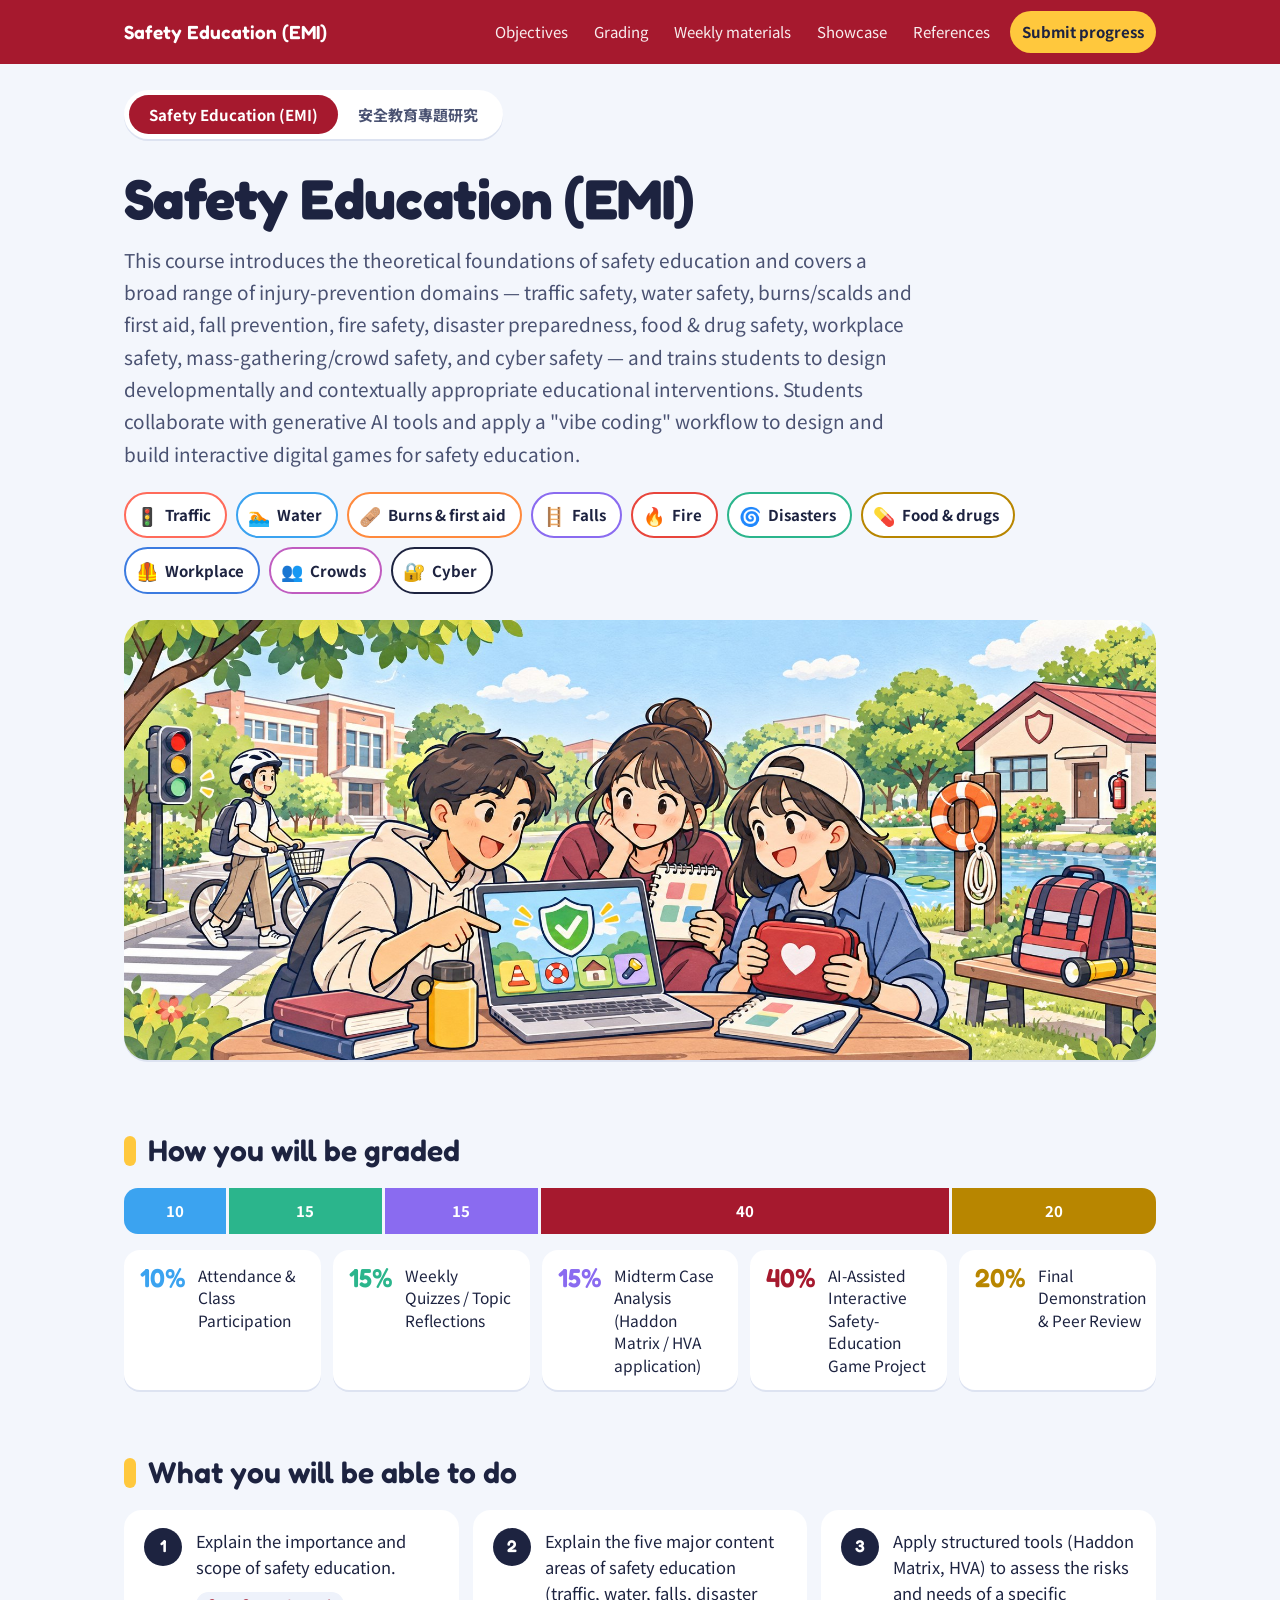
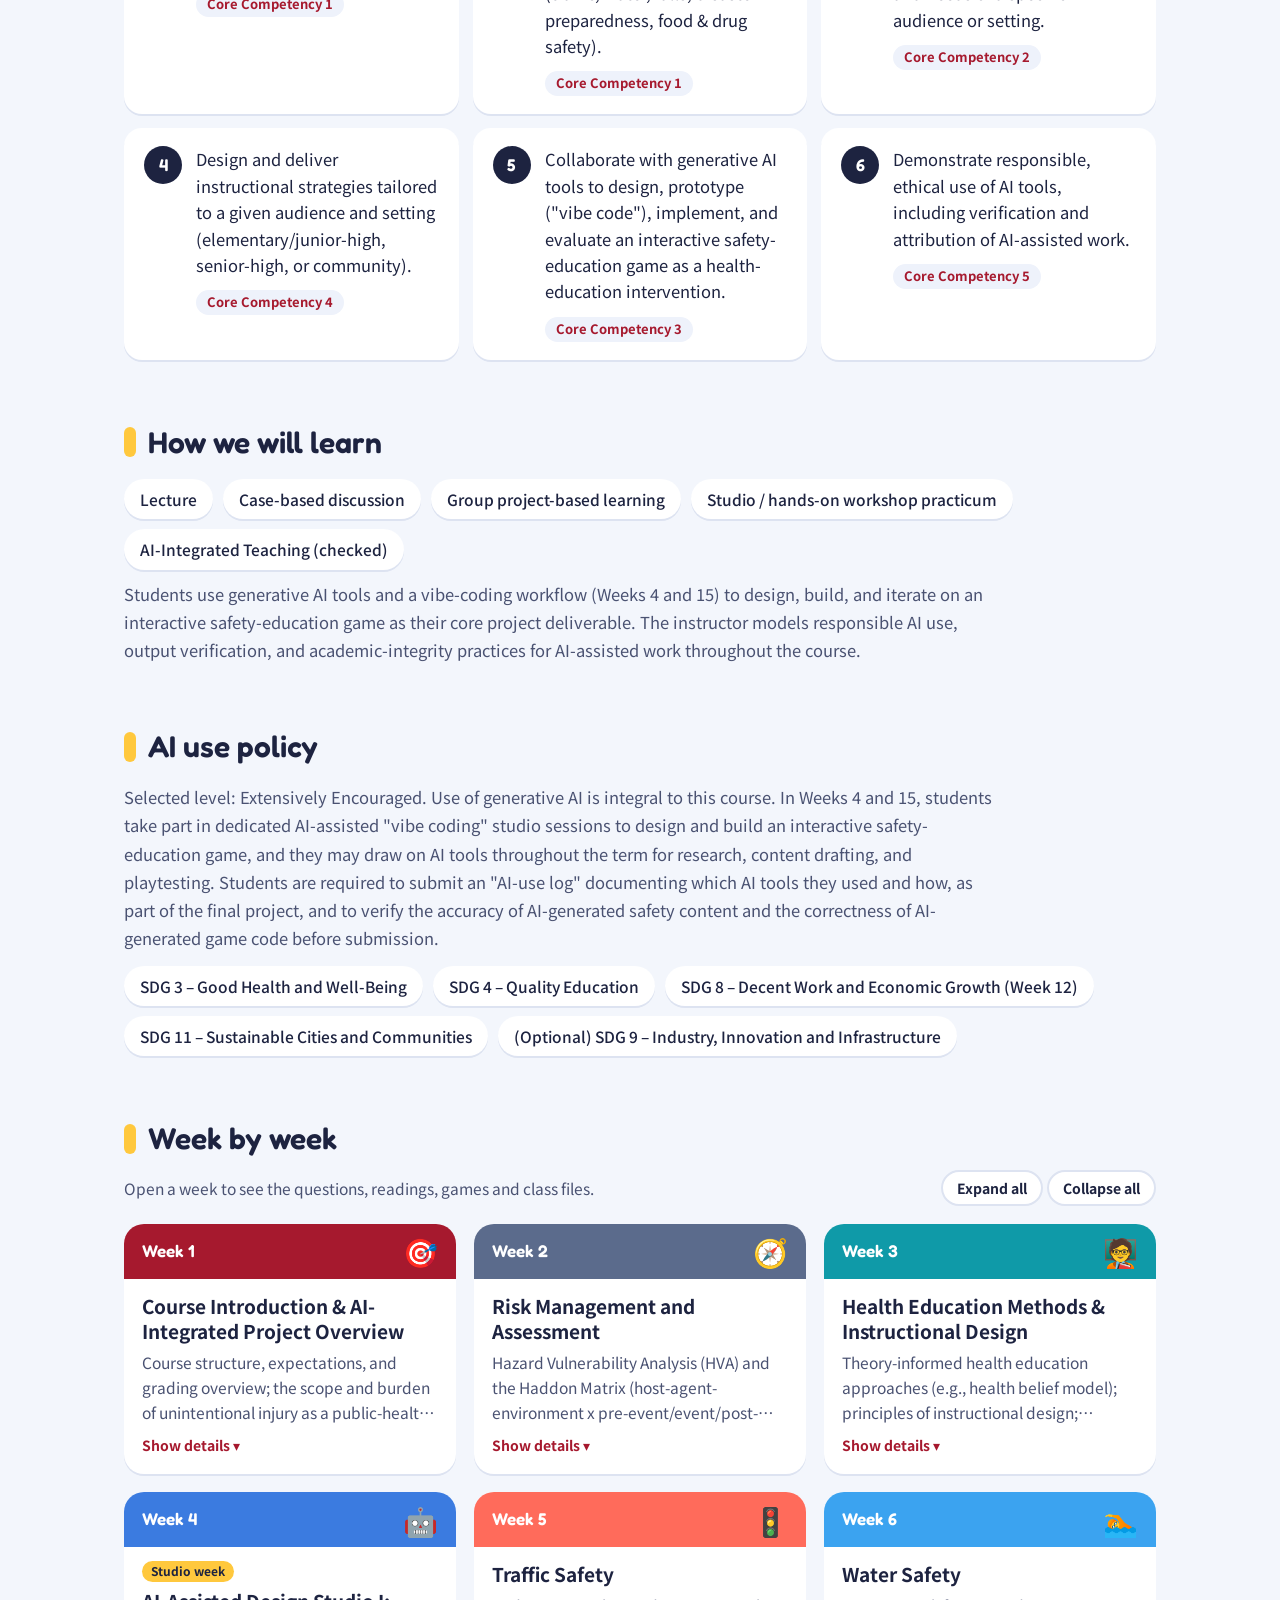
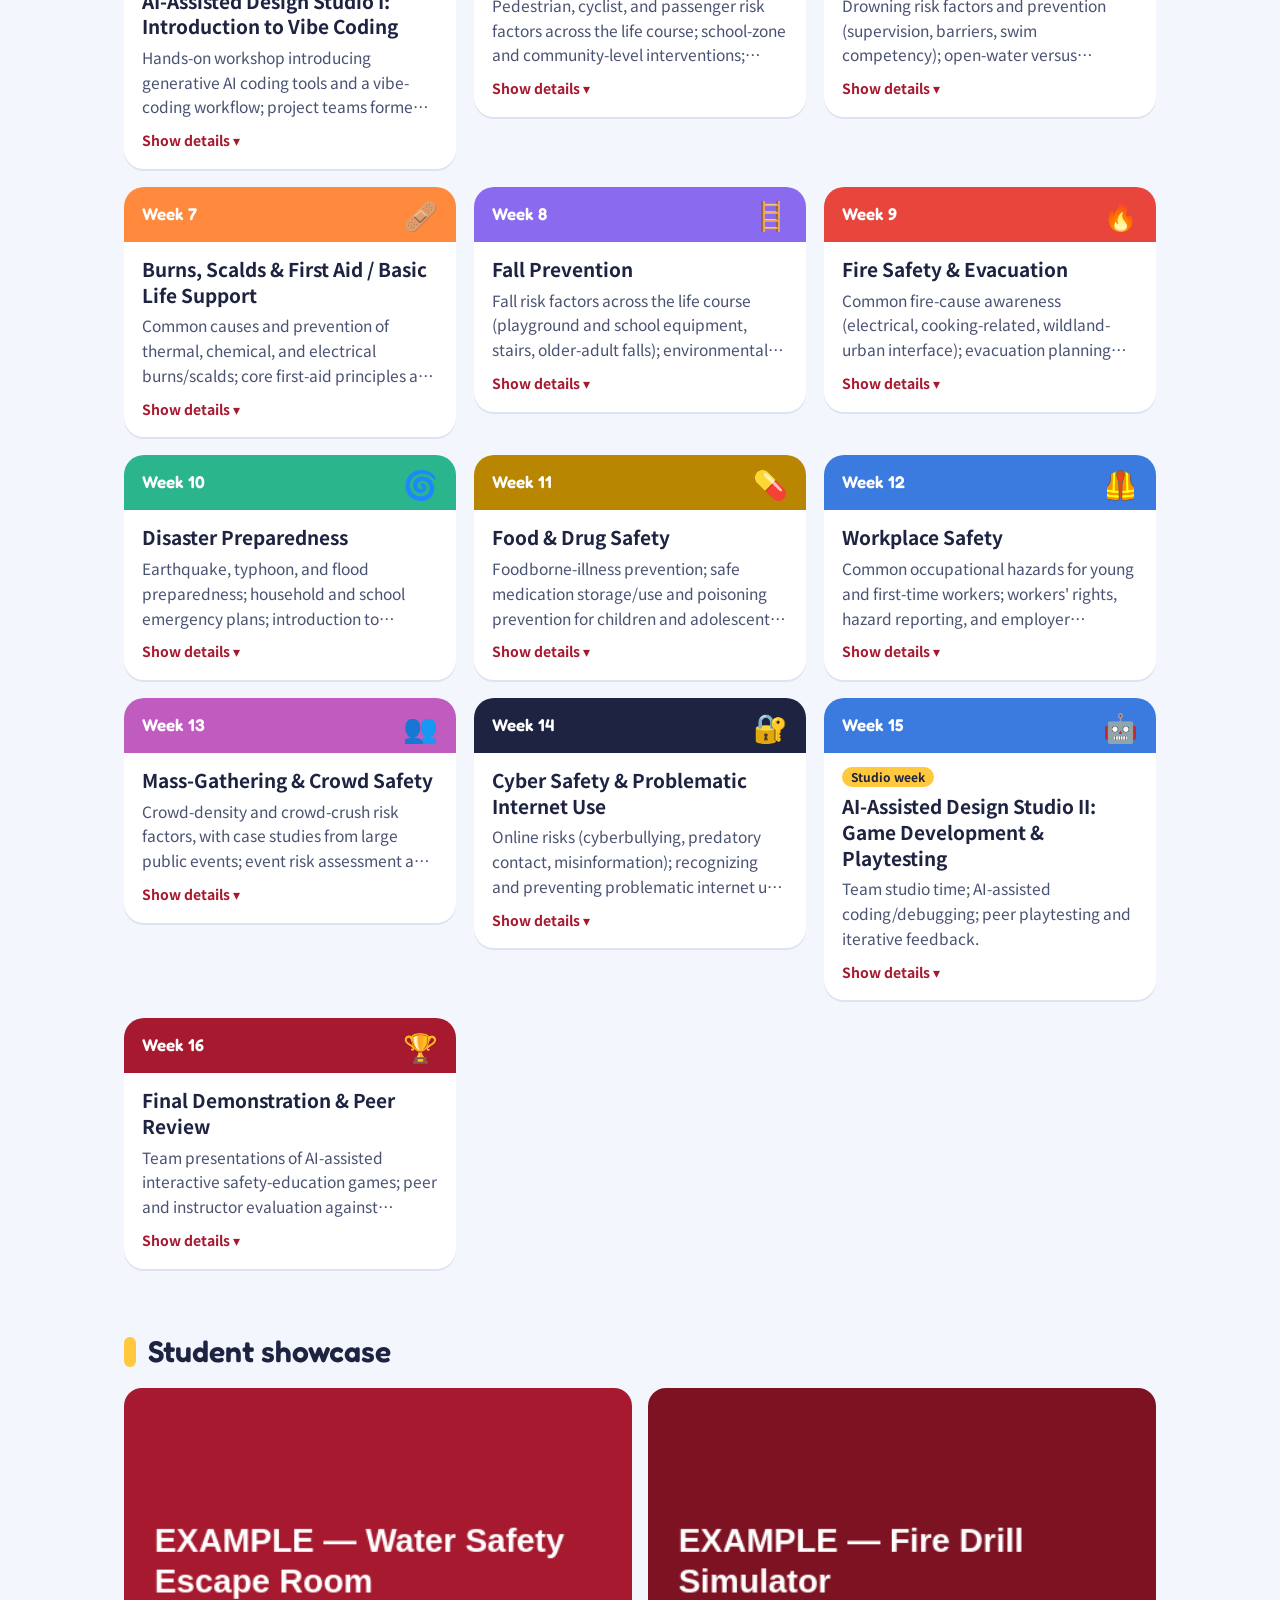
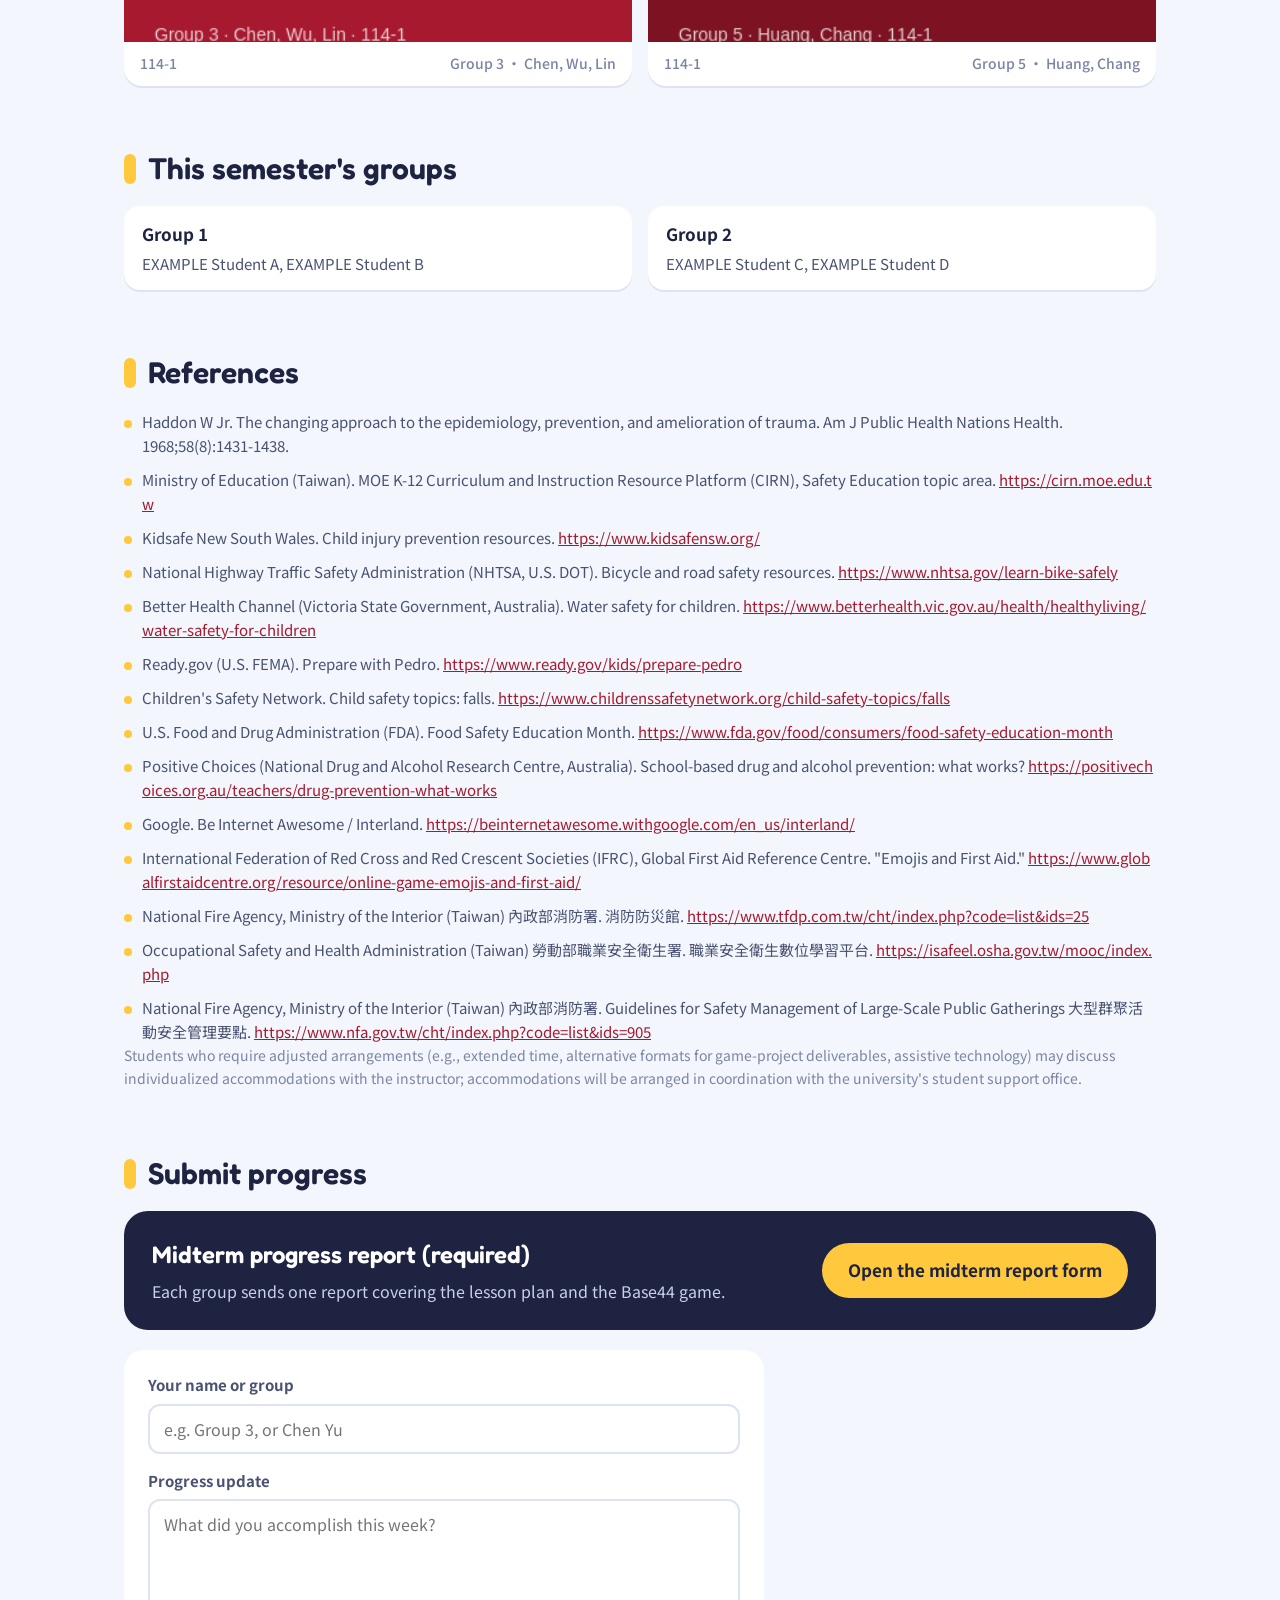
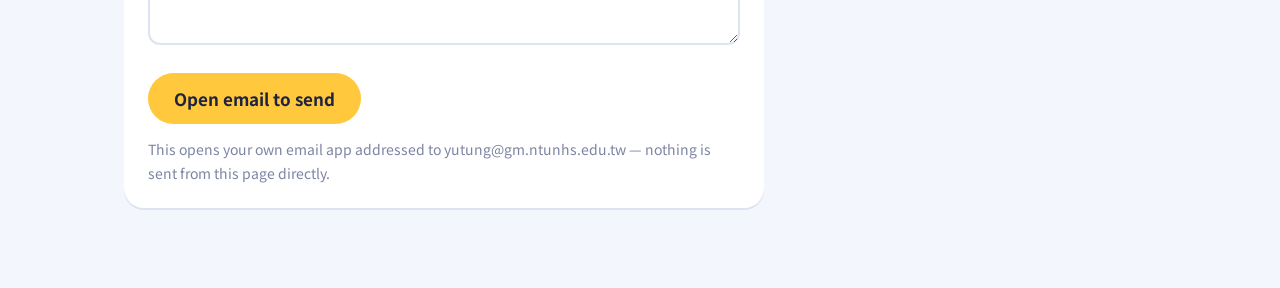
==== commit d342660f: "Add hero illustration to home page Co-Authored-By: Claude Sonnet 5.5 <noreply@anthropic.com> Claude-" ====
--- a/index.html
+++ b/index.html
@@ -7,7 +7,7 @@
 <link rel="preconnect" href="https://fonts.googleapis.com" />
 <link rel="preconnect" href="https://fonts.gstatic.com" crossorigin />
 <link href="https://fonts.googleapis.com/css2?family=Fredoka:wght@500;600;700&family=Noto+Sans+TC:wght@400;500;700&display=swap" rel="stylesheet" />
-<link rel="stylesheet" href="styles.css?v=5" />
+<link rel="stylesheet" href="styles.css?v=6" />
 </head>
 <body>
 
@@ -36,6 +36,7 @@
     <h1 class="disp" id="pageTitle">Safety Education</h1>
     <p class="lead" id="pageLead"></p>
     <div class="chips" id="topicChips"></div>
+    <img class="hero-img" src="hero.jpg" width="1920" height="819" alt="Three students look at a safety-education game on a laptop in a campus park, with a traffic light, cyclist, life ring, first-aid kit and emergency bag around them." />
   </section>
 
   <h2 id="grading" class="disp"><span id="gradingHeading">Grading</span></h2>
--- a/styles.css
+++ b/styles.css
@@ -57,6 +57,7 @@
 .chips { display: flex; flex-wrap: wrap; gap: 9px; }
 .chip { display: inline-flex; gap: 7px; align-items: center; font-size: 15px; font-weight: 700; padding: 6px 14px 6px 10px; border-radius: 999px; background: #fff; border: 2px solid var(--c); color: var(--ink); text-decoration: none; cursor: pointer; }
 .chip i { font-style: normal; font-size: 18px; }
+.hero-img { display: block; width: 100%; height: auto; margin-top: 26px; border-radius: 24px; box-shadow: 0 2px 0 var(--line); }
 .chip:hover { background: var(--c); color: #fff; }
 
 h2 { font-size: 30px; margin: 64px 0 18px; font-weight: 600; display: flex; align-items: center; gap: 12px; scroll-margin-top: 80px; line-height: 1.25; }
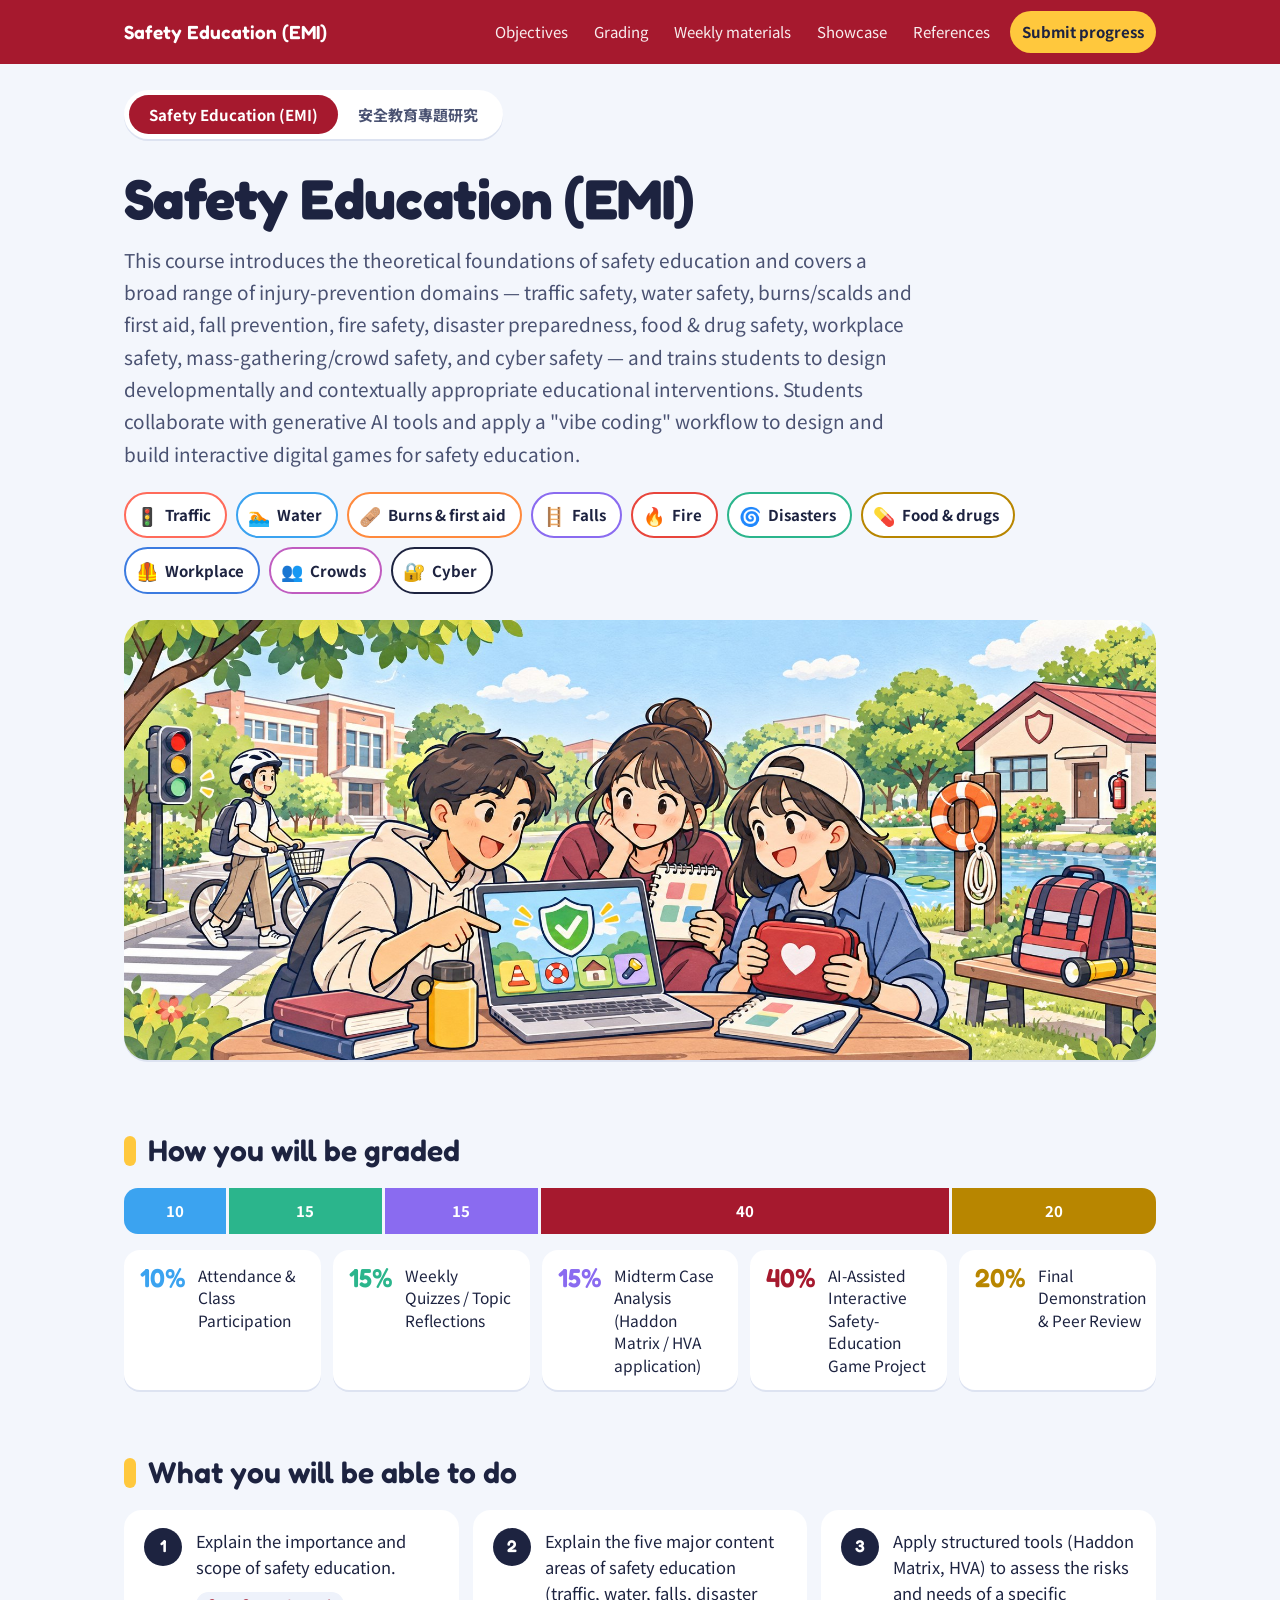
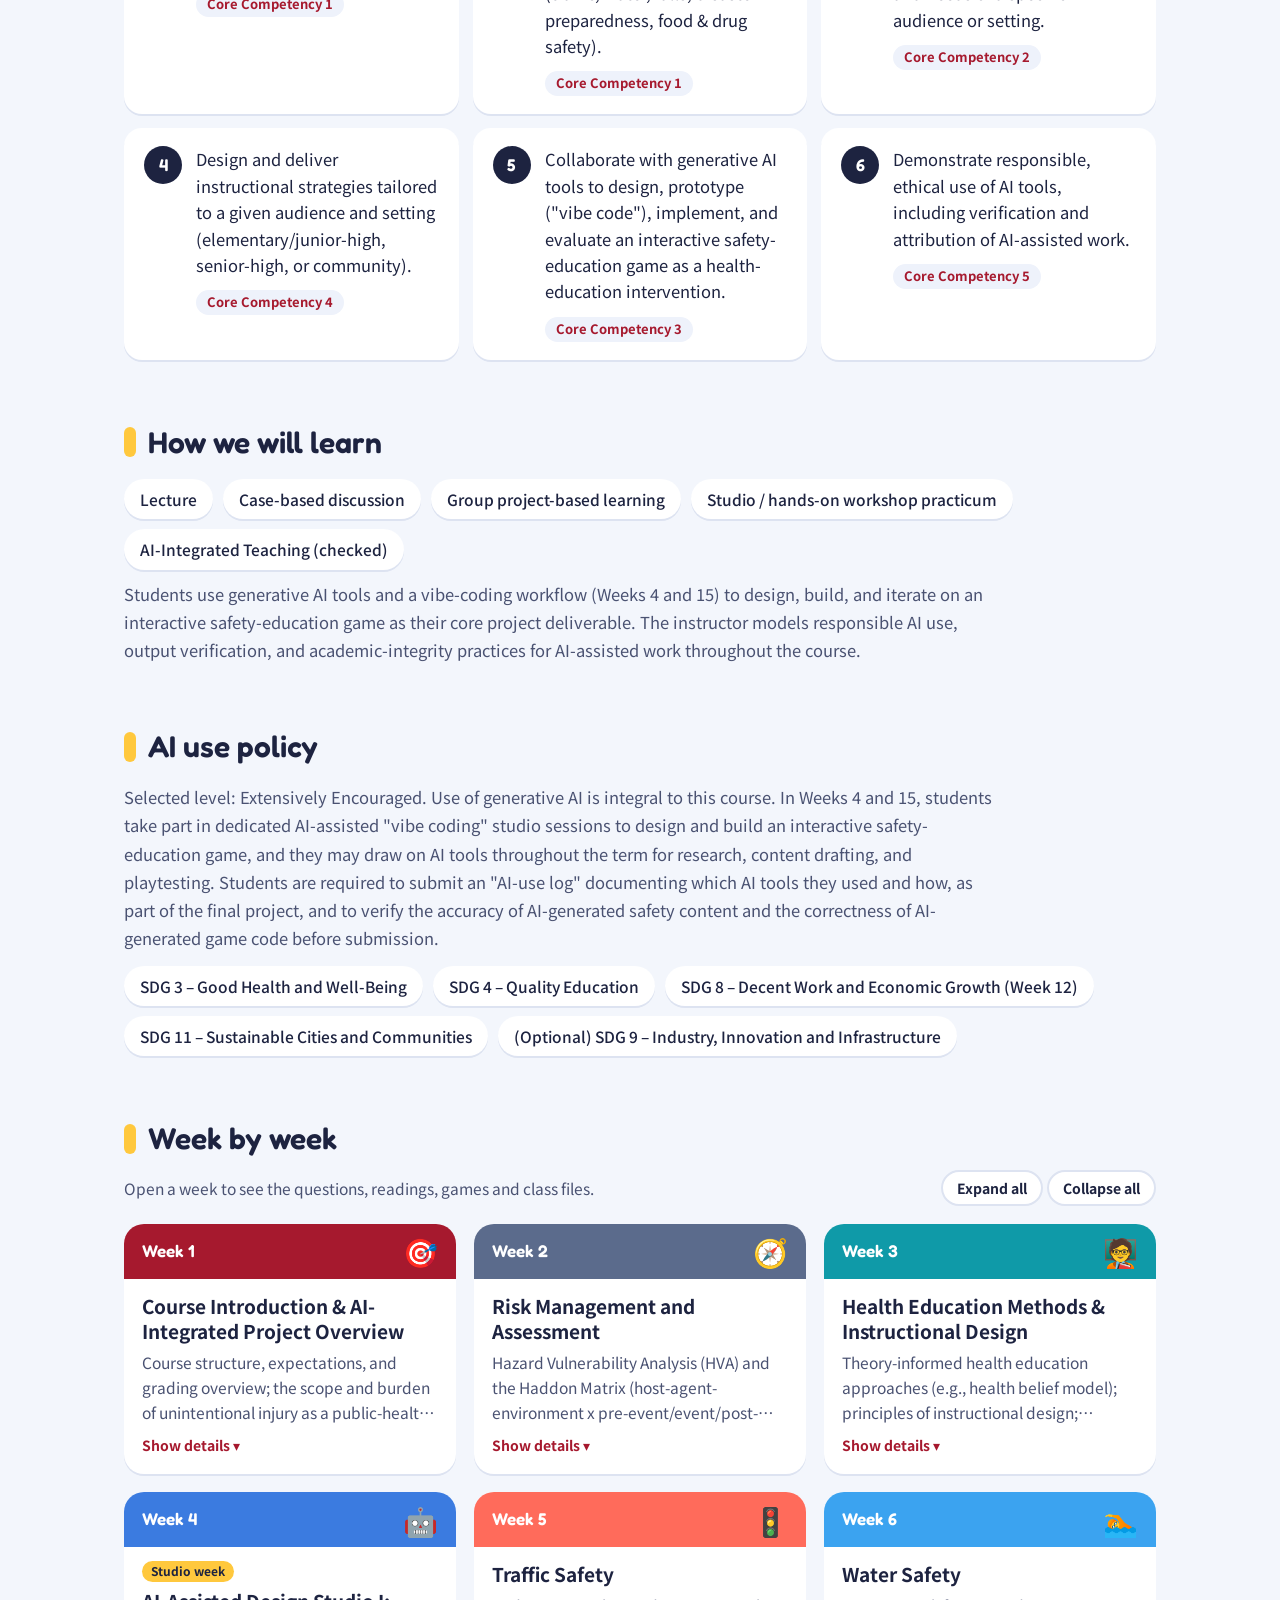
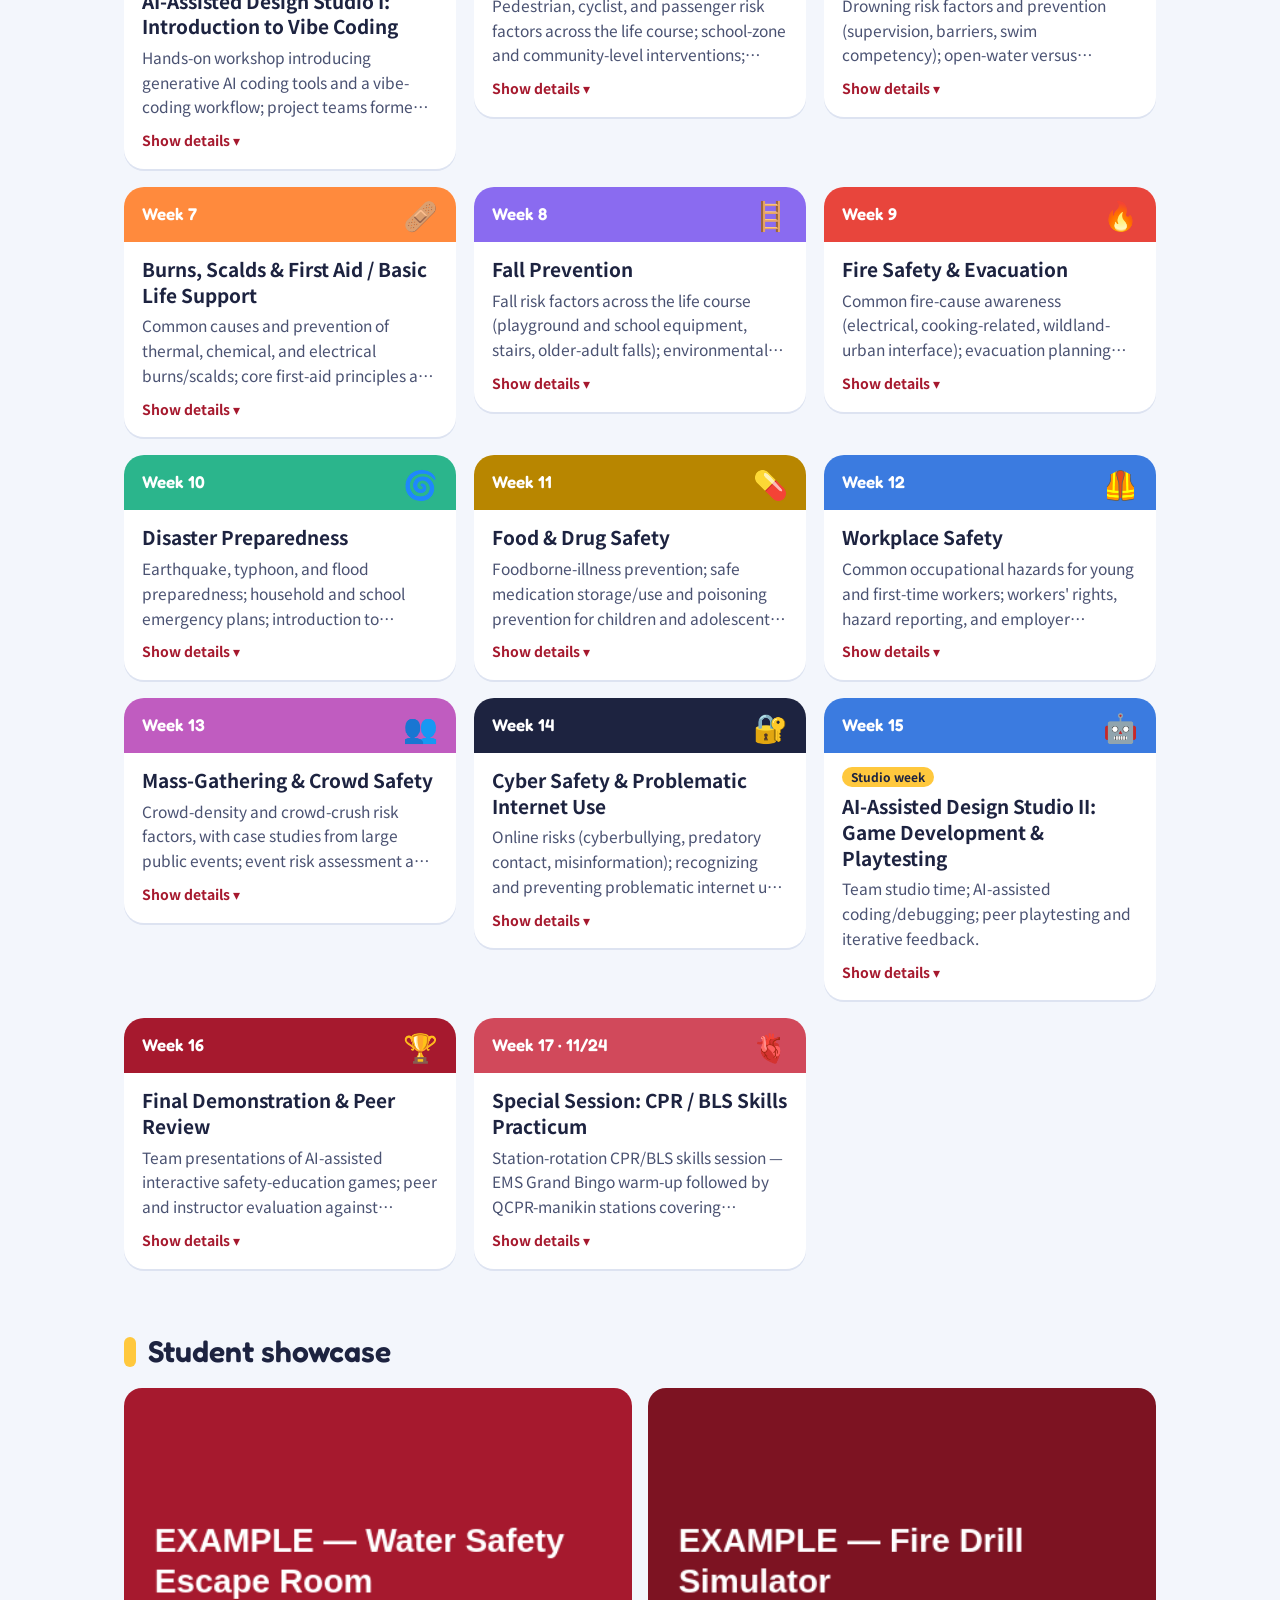
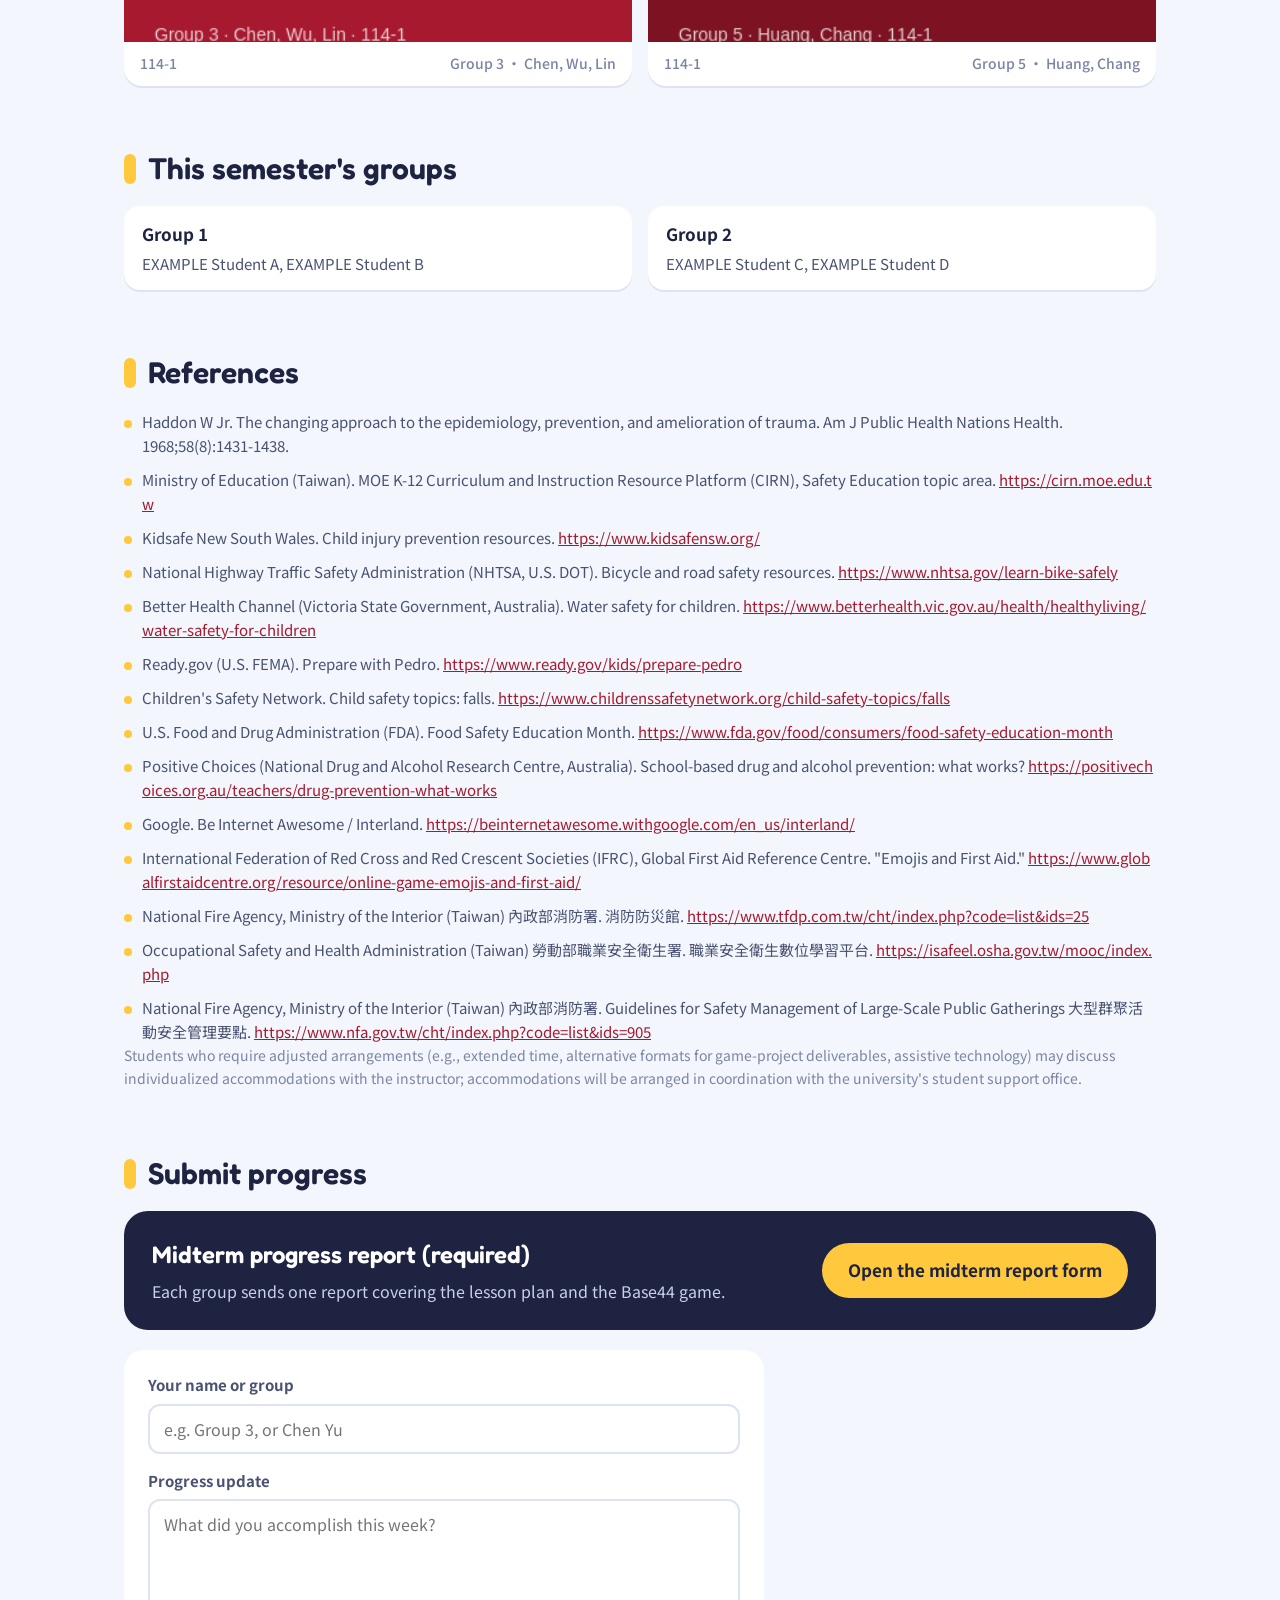
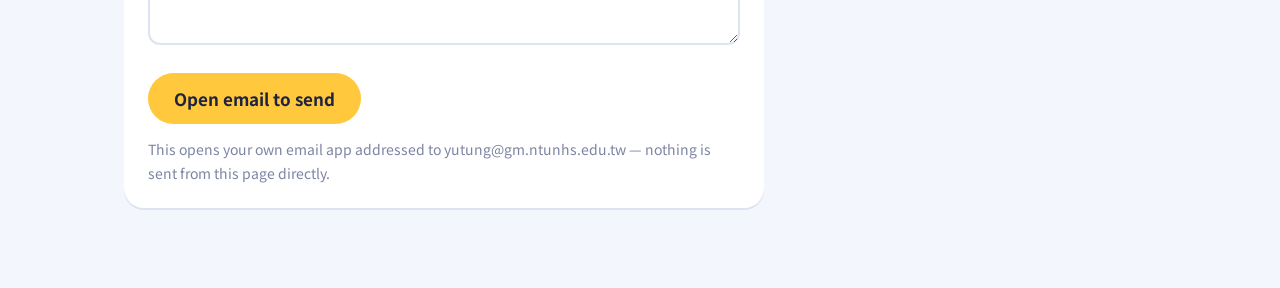
==== commit c3c8a8b0: "Append 11/24 special-session entry for CPR/BLS practicum Adds a new week-17 item to both courses' we" ====
--- a/index.html
+++ b/index.html
@@ -92,6 +92,6 @@
 
 </div>
 
-<script src="script.js?v=5"></script>
+<script src="script.js?v=7"></script>
 </body>
 </html>
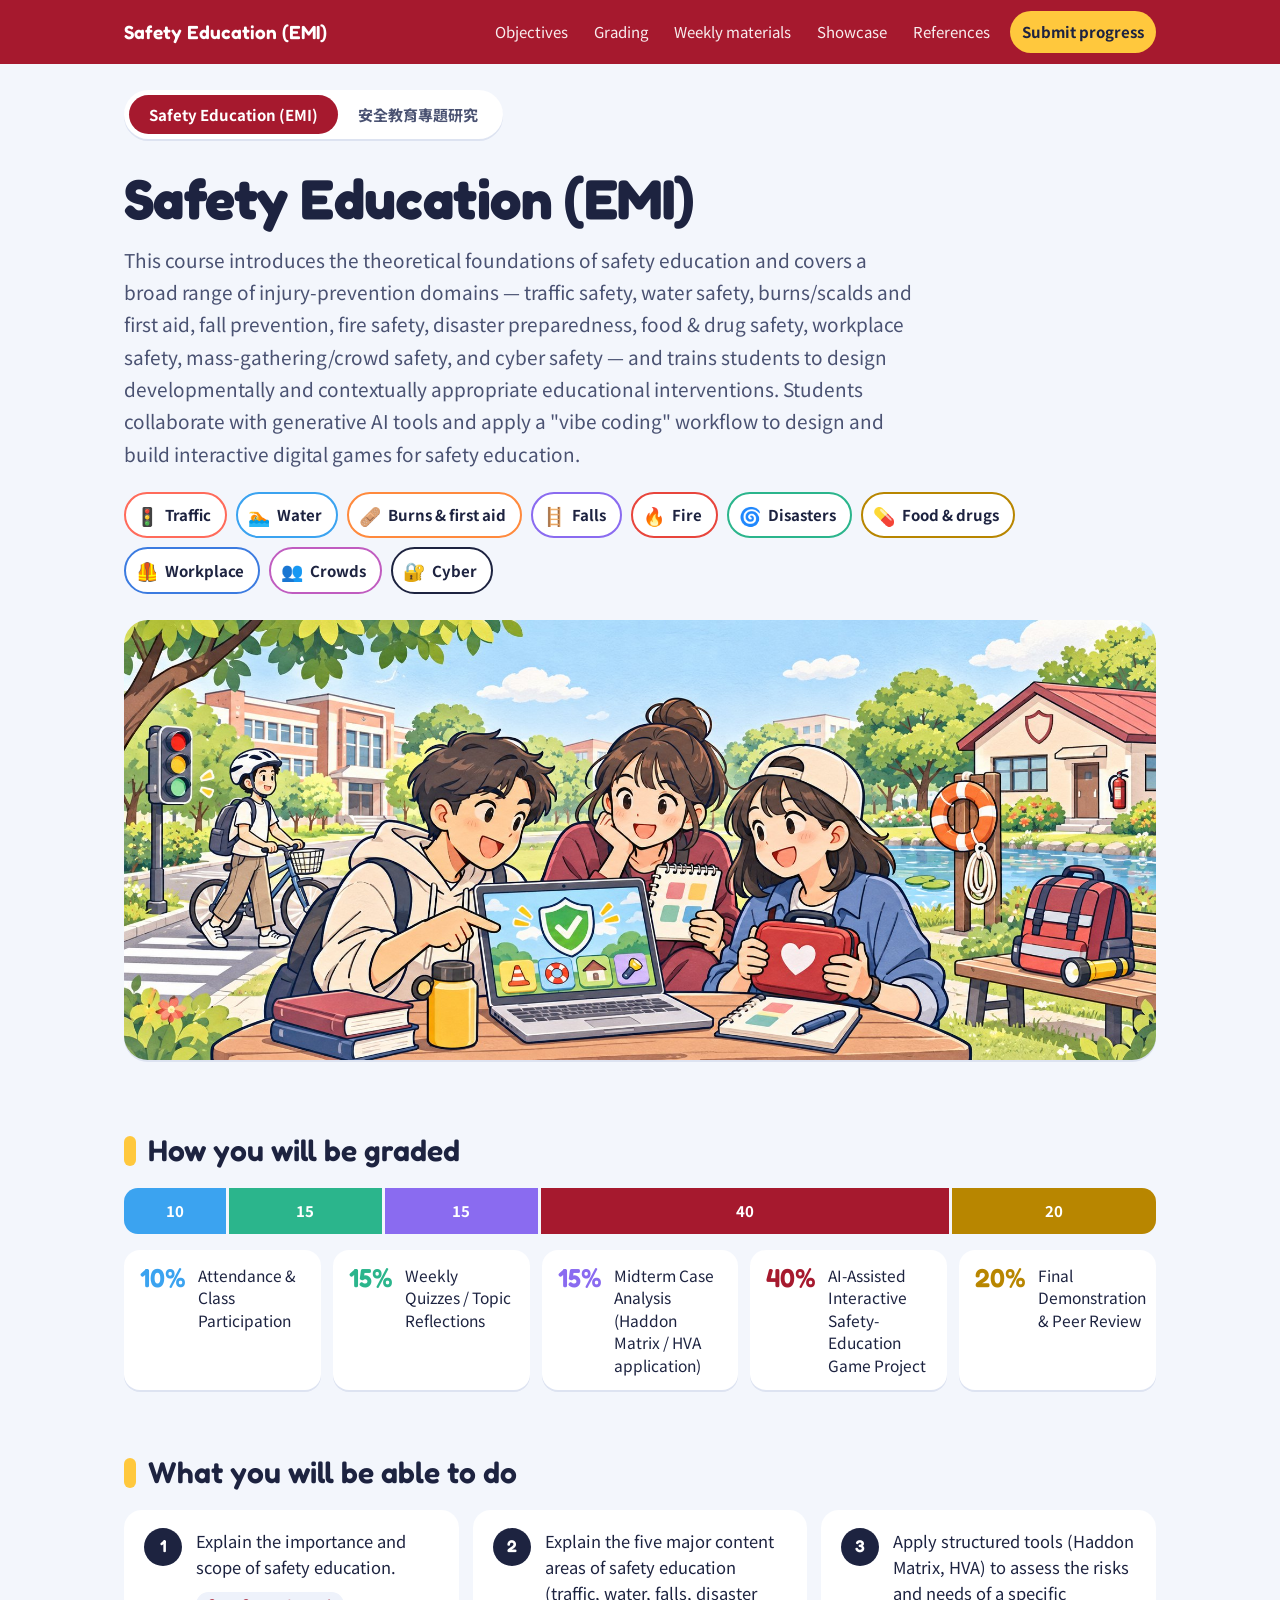
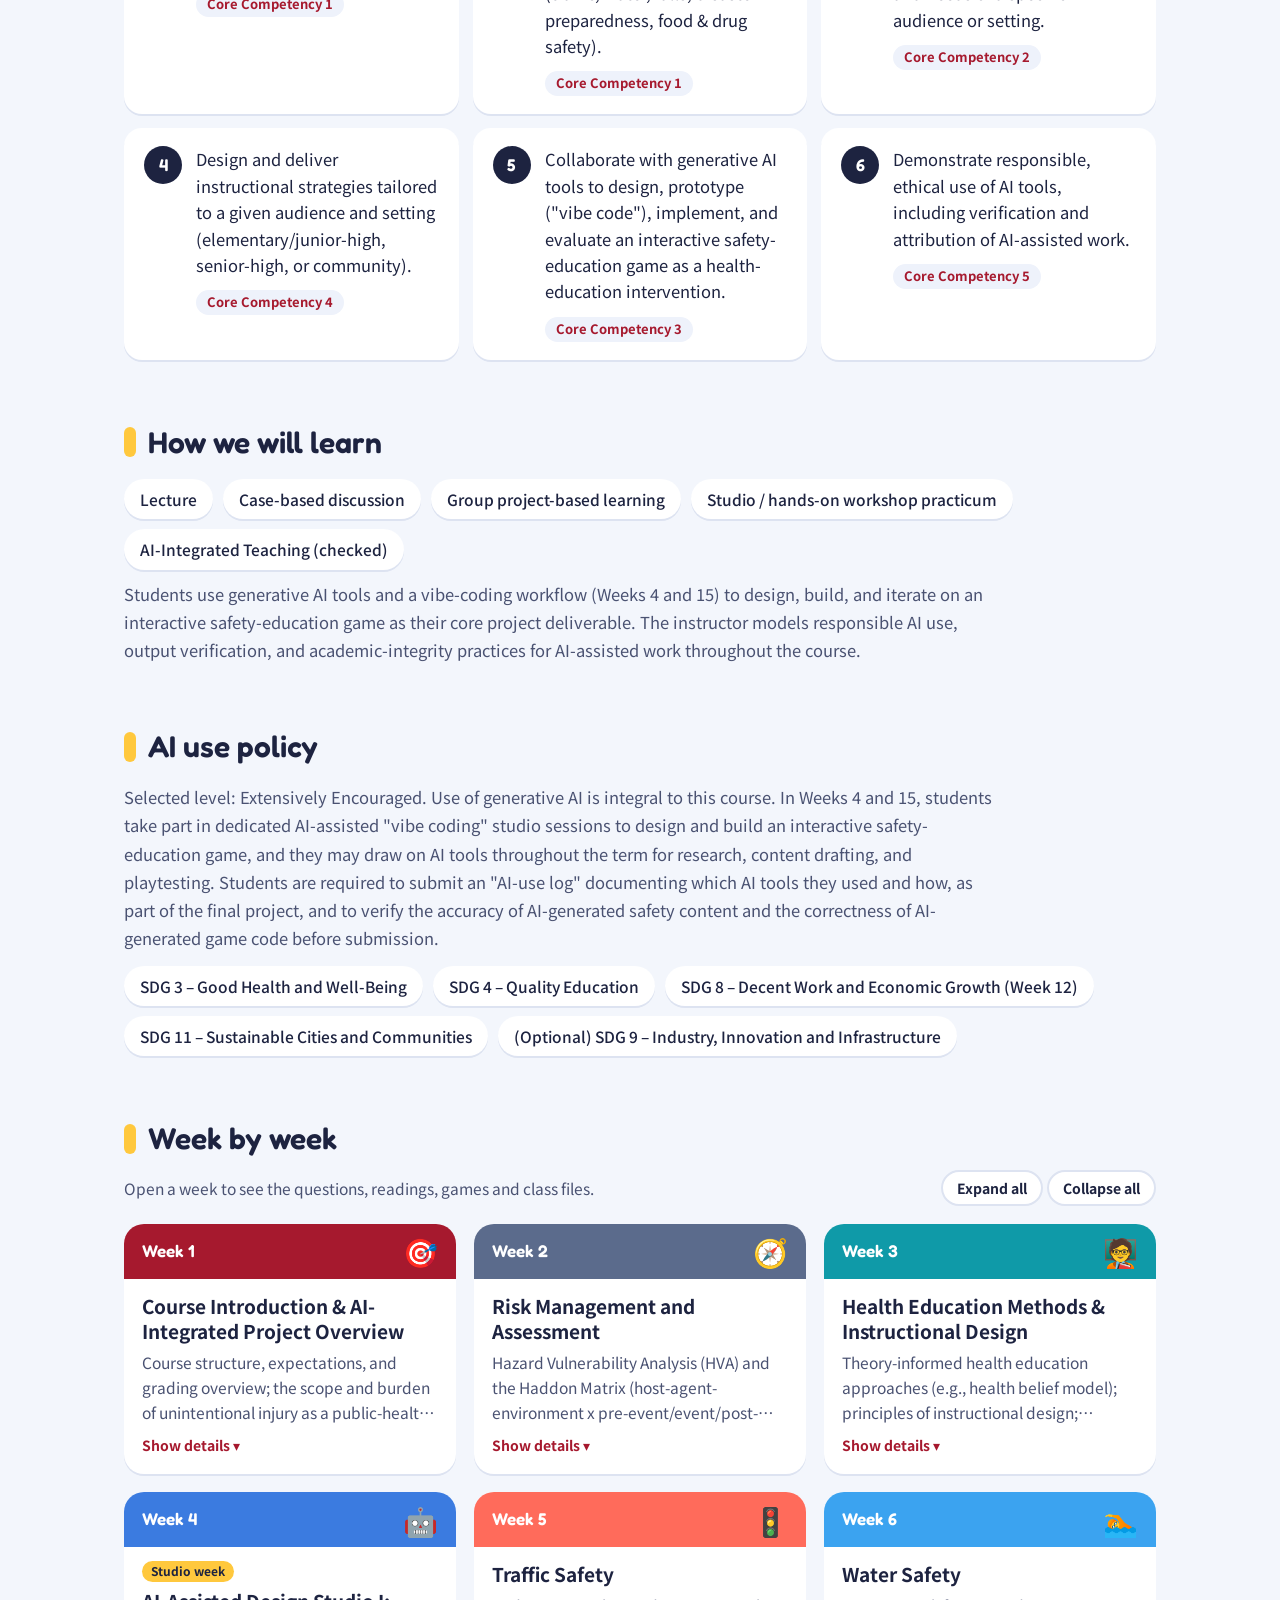
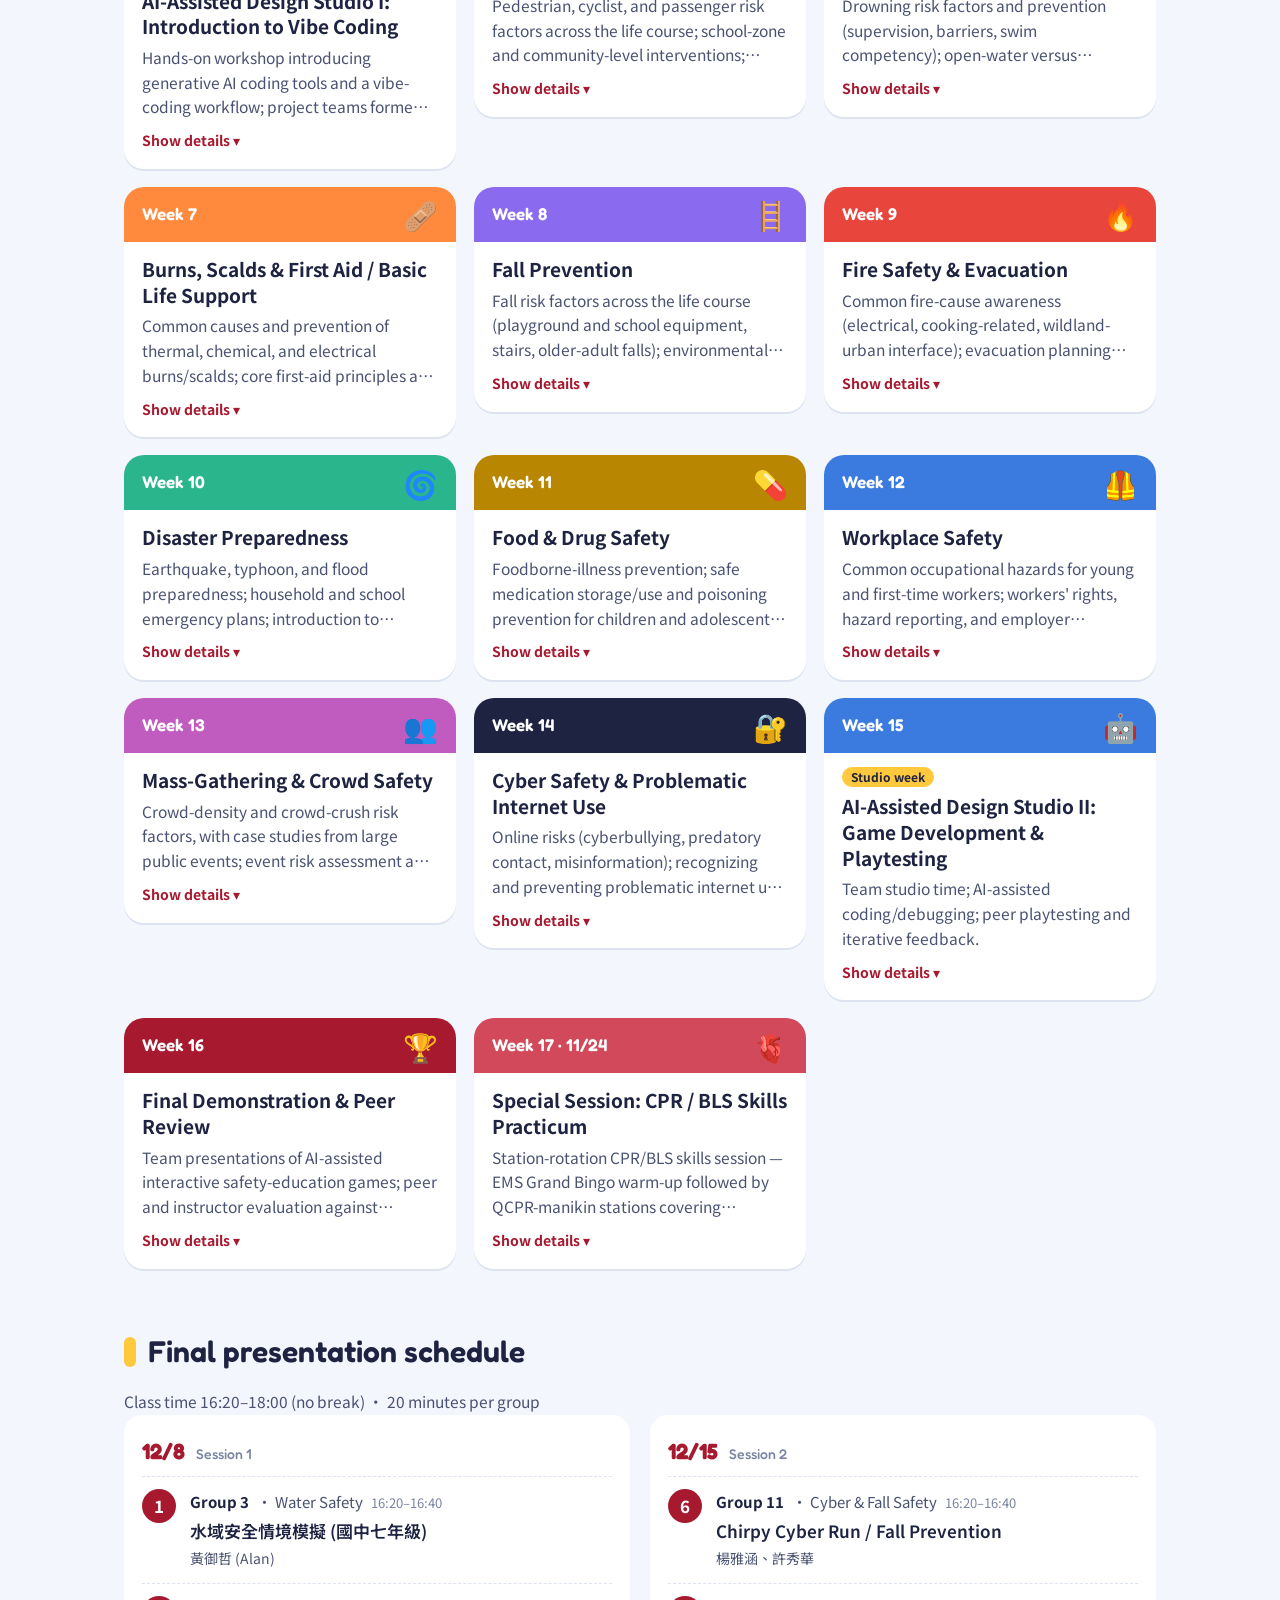
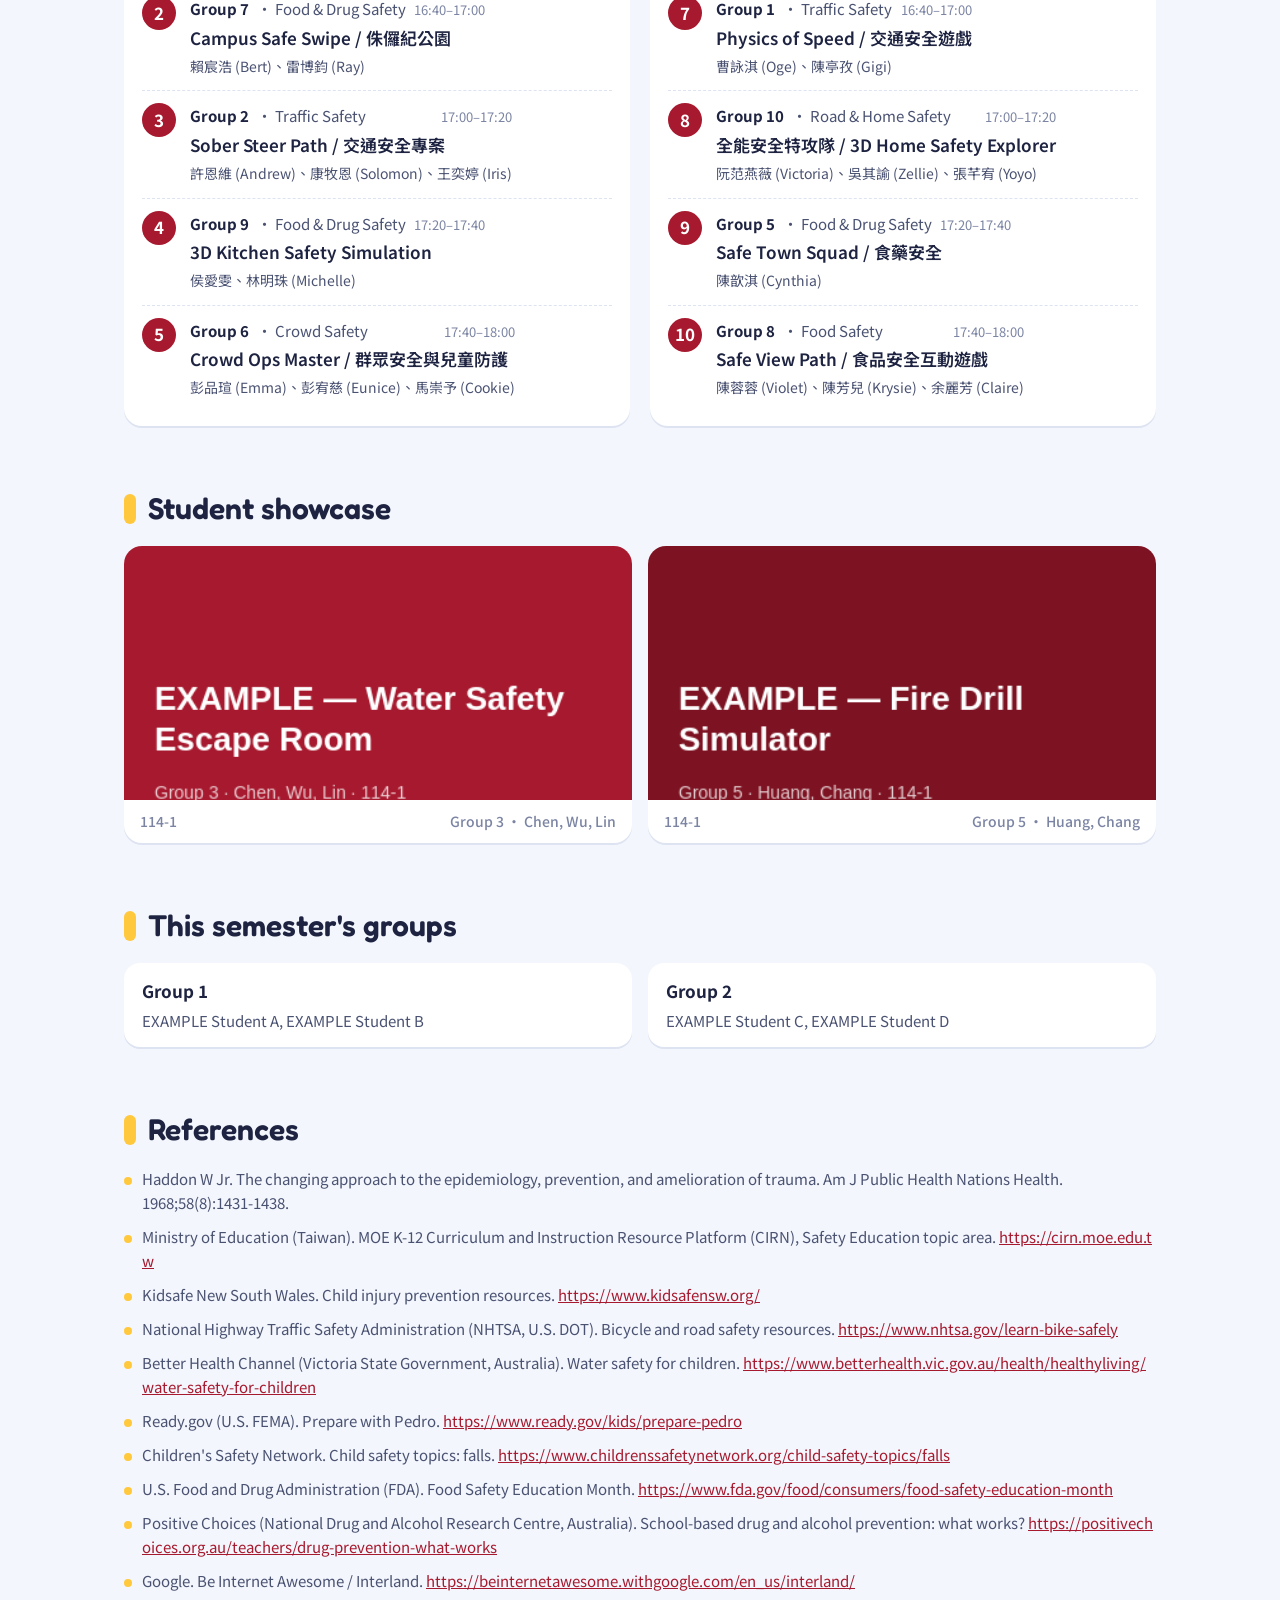
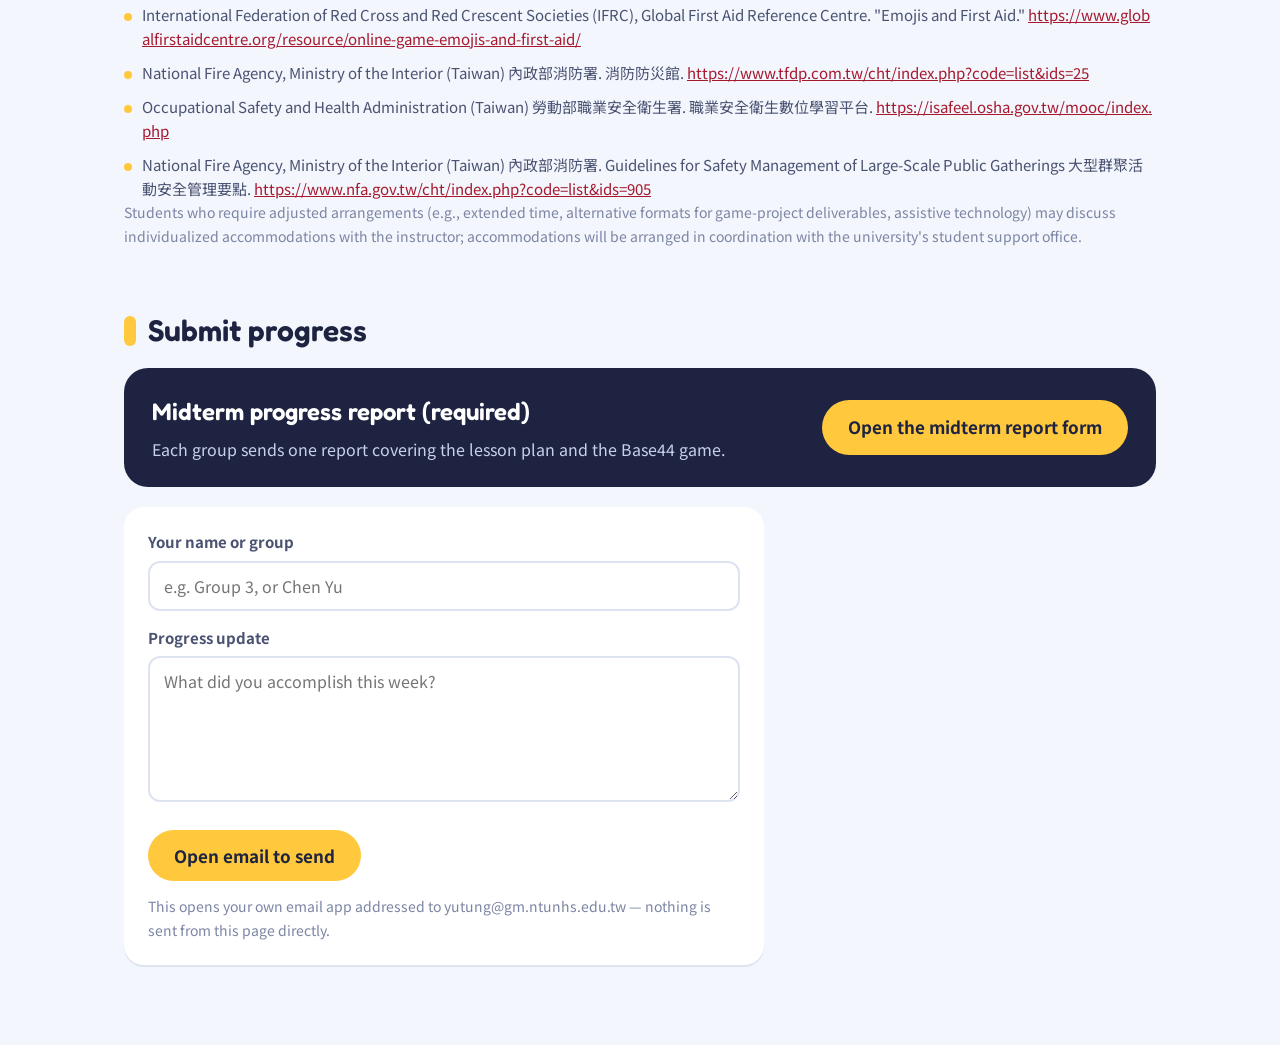
==== commit 64215b43: "Add EMI final presentation schedule (12/8, 12/15; orders 1-10) Co-Authored-By: Claude Sonnet 5.5 <no" ====
--- a/index.html
+++ b/index.html
@@ -7,7 +7,7 @@
 <link rel="preconnect" href="https://fonts.googleapis.com" />
 <link rel="preconnect" href="https://fonts.gstatic.com" crossorigin />
 <link href="https://fonts.googleapis.com/css2?family=Fredoka:wght@500;600;700&family=Noto+Sans+TC:wght@400;500;700&display=swap" rel="stylesheet" />
-<link rel="stylesheet" href="styles.css?v=6" />
+<link rel="stylesheet" href="styles.css?v=8" />
 </head>
 <body>
 
@@ -64,6 +64,12 @@
   </div>
   <div class="weeks" id="materialsGrid"></div>
 
+  <div id="presentationsSection">
+    <h2 id="presentations" class="disp"><span id="presentationsHeading">Final presentation schedule</span></h2>
+    <p class="sub" id="presentationsInfo"></p>
+    <div class="pres-grid" id="presentationsGrid"></div>
+  </div>
+
   <h2 id="showcase" class="disp"><span id="showcaseHeading">Student showcase</span></h2>
   <div class="grid" id="showcaseGrid"></div>
 
@@ -92,6 +98,6 @@
 
 </div>
 
-<script src="script.js?v=7"></script>
+<script src="script.js?v=8"></script>
 </body>
 </html>
--- a/styles.css
+++ b/styles.css
@@ -179,3 +179,19 @@
 details.preview pre { white-space: pre-wrap; word-break: break-word; background: var(--bg); border-radius: 12px; padding: 14px; max-height: 320px; overflow: auto; font-size: 13px; line-height: 1.6; font-family: ui-monospace, Menlo, Consolas, monospace; }
 
 @media (prefers-reduced-motion: reduce) { html { scroll-behavior: auto; } }
+
+/* ---------- final presentation schedule ---------- */
+.pres-grid { display: grid; grid-template-columns: repeat(auto-fit, minmax(340px, 1fr)); gap: 20px; align-items: start; }
+.pres-session { background: #fff; border-radius: 18px; padding: 8px 18px 14px; box-shadow: 0 2px 0 var(--line); }
+.pres-date { margin: 10px 0 6px; font-size: 22px; color: var(--accent); }
+.pres-date span { font-size: 14px; color: var(--muted); font-weight: 500; margin-left: 6px; }
+.pres-row { display: flex; gap: 14px; padding: 12px 0; border-top: 1px dashed var(--line); }
+.pres-order { flex: none; width: 34px; height: 34px; border-radius: 50%; background: var(--accent); color: #fff; font-weight: 700; display: flex; align-items: center; justify-content: center; }
+.pres-main { min-width: 0; }
+.pres-main p { margin: 0; }
+.pres-top { font-size: 15px; color: var(--soft); display: flex; flex-wrap: wrap; gap: 2px 8px; align-items: baseline; }
+.pres-top b { color: var(--ink); }
+.pres-time { margin-left: auto; font-size: 13px; color: var(--muted); font-variant-numeric: tabular-nums; }
+.pres-title { font-weight: 600; margin: 2px 0 !important; }
+.pres-members { font-size: 14px; color: var(--soft); }
+@media (max-width: 420px) { .pres-grid { grid-template-columns: 1fr; } }
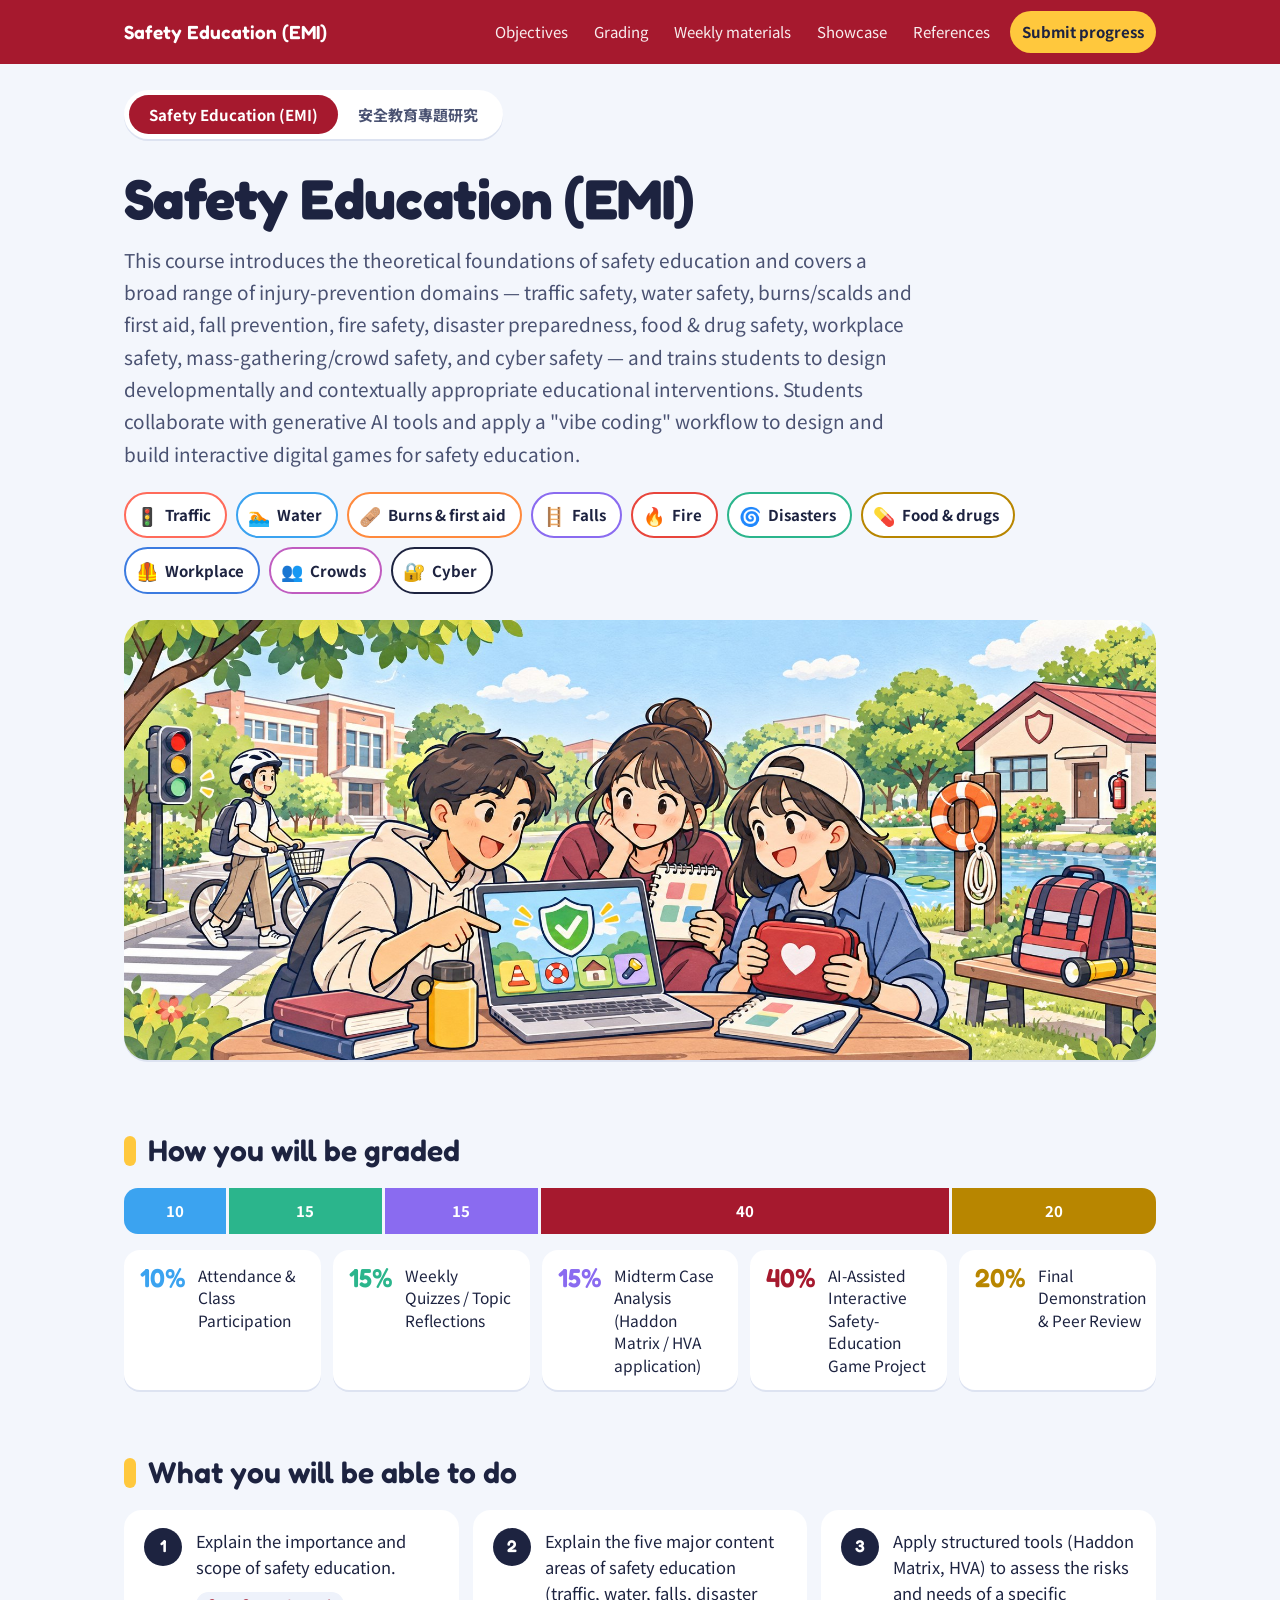
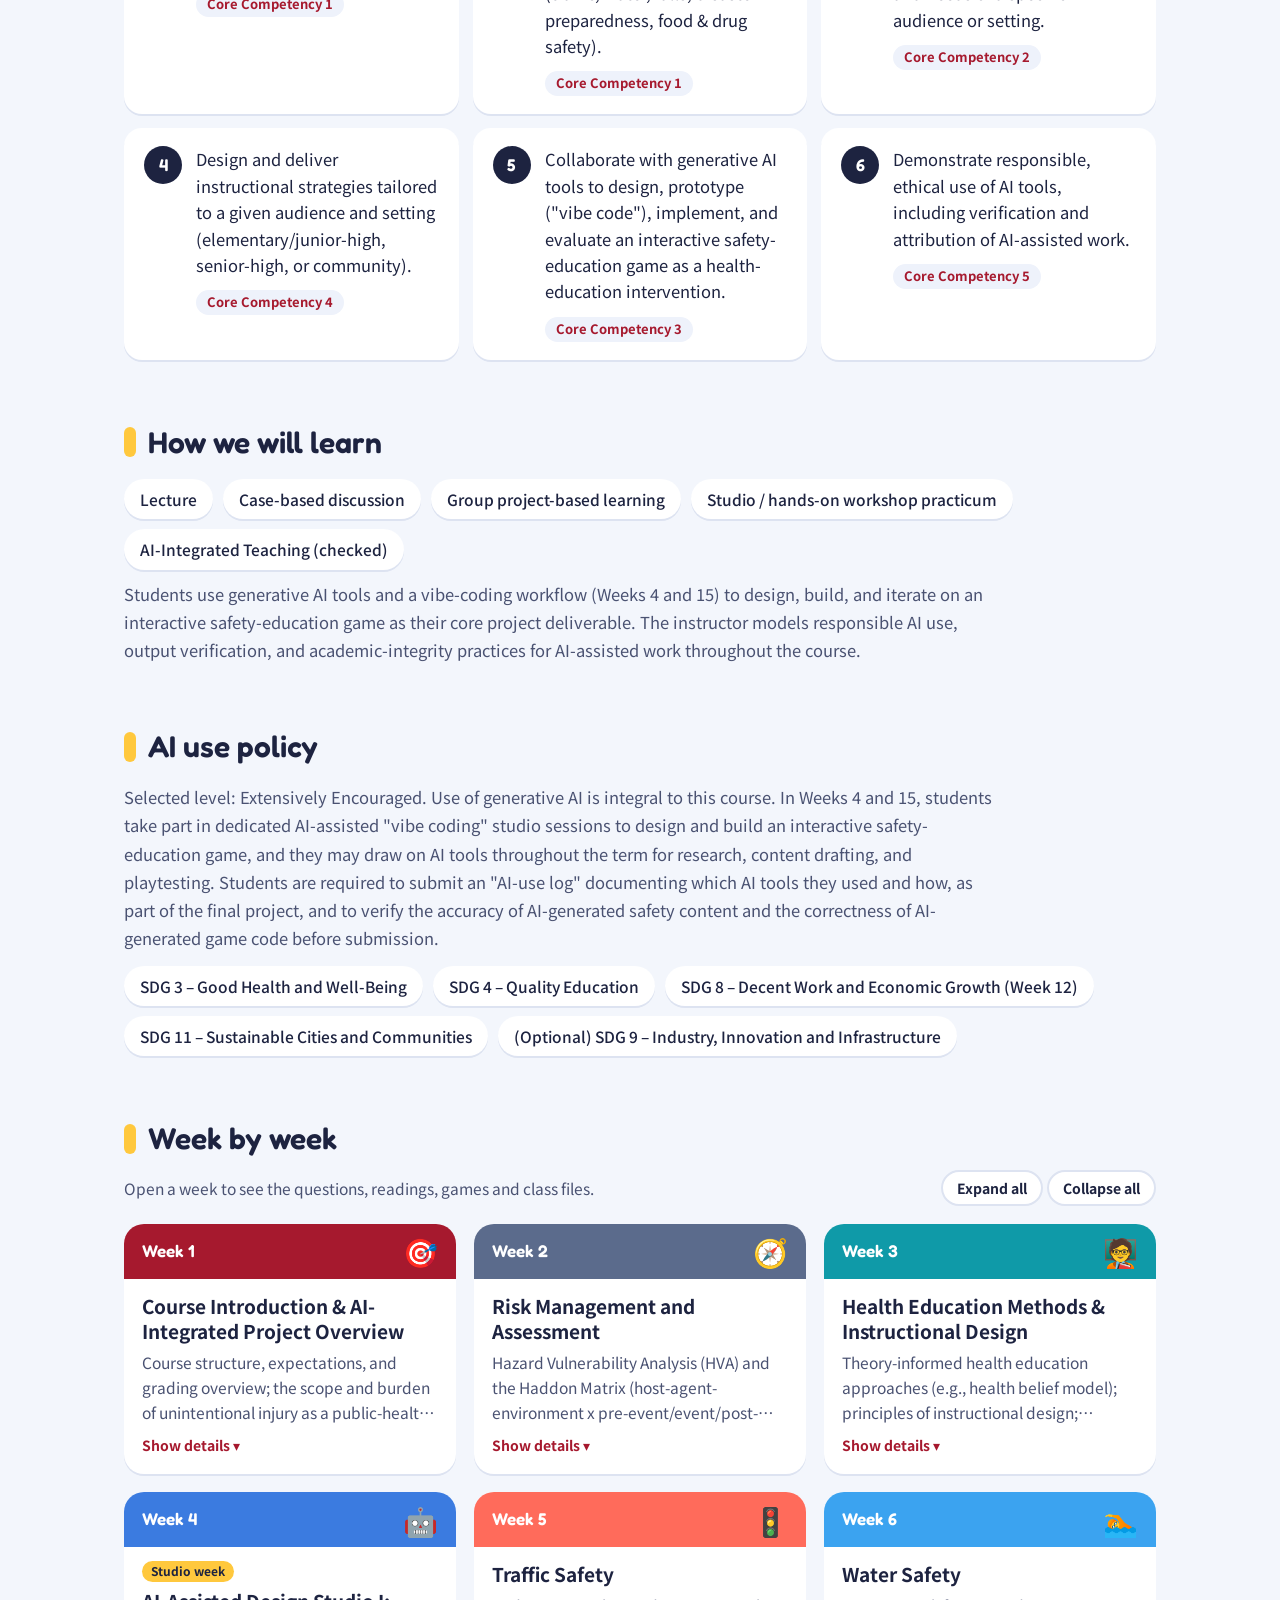
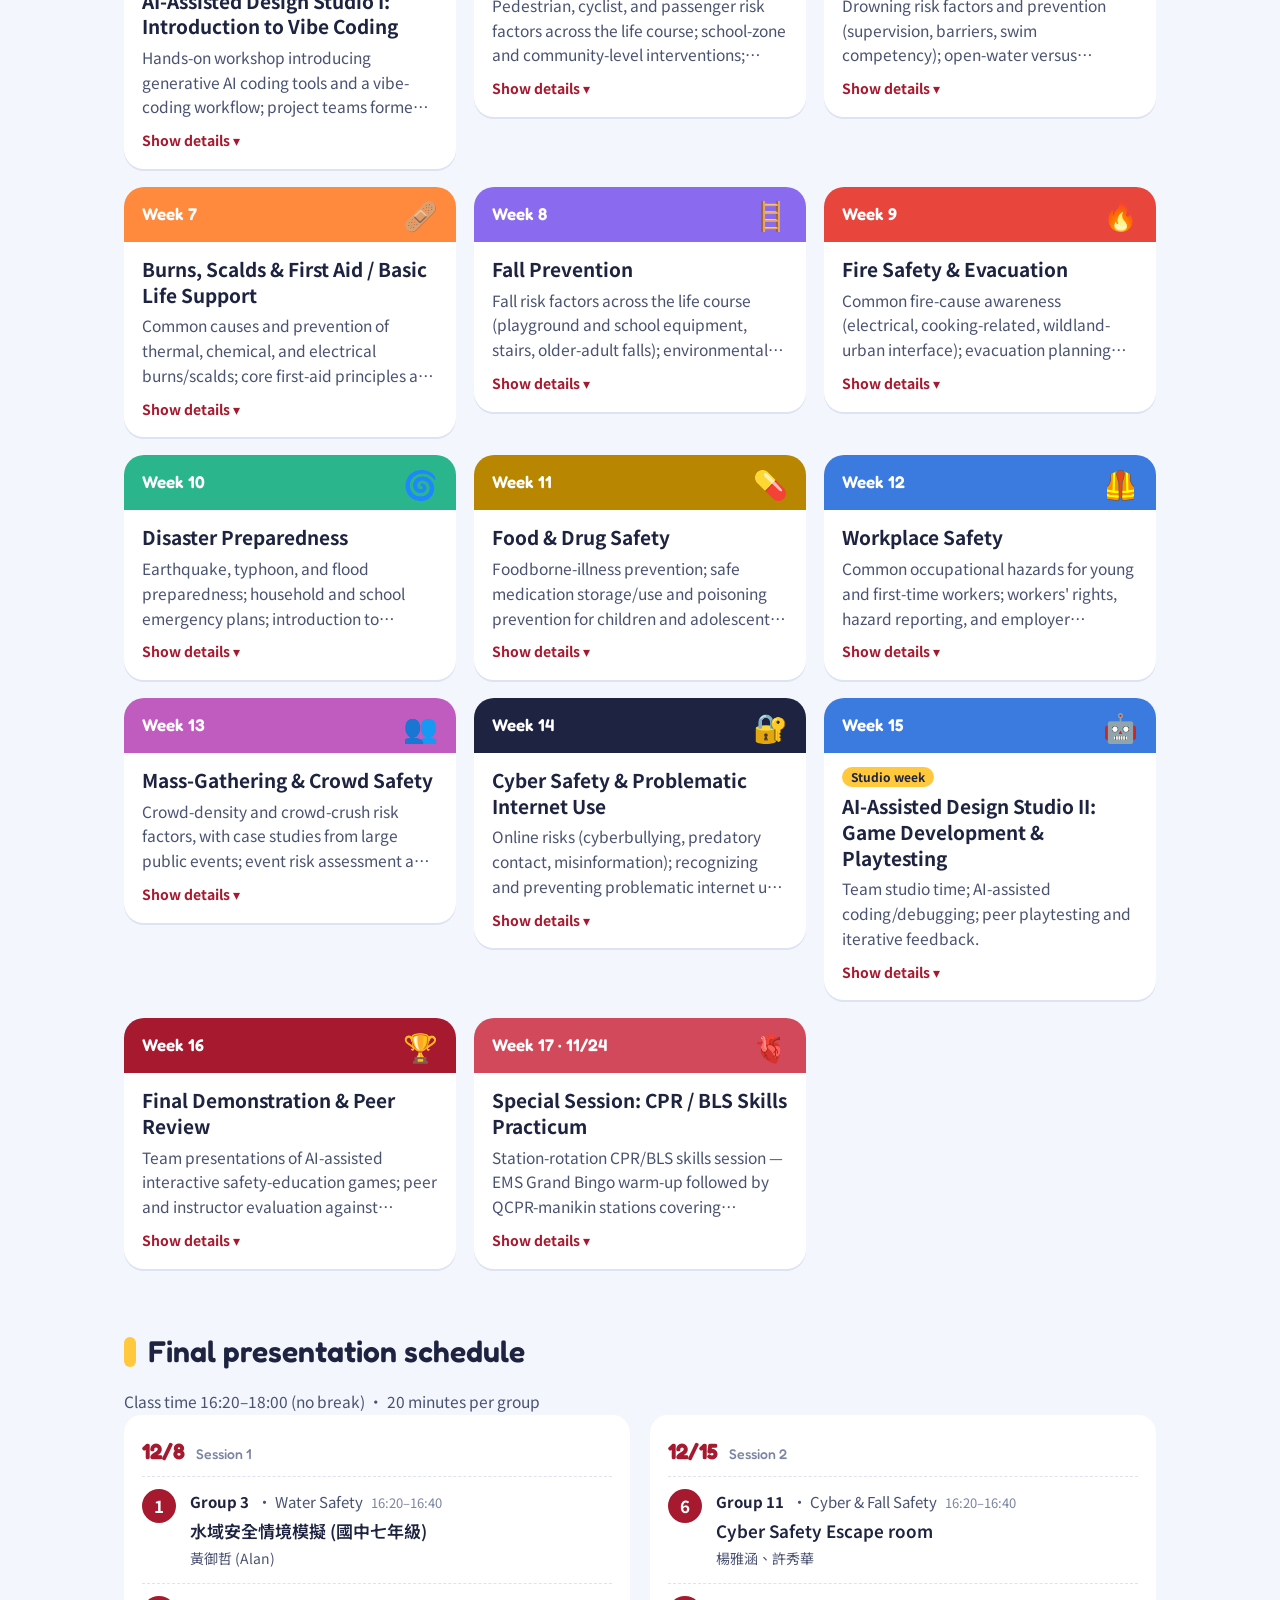
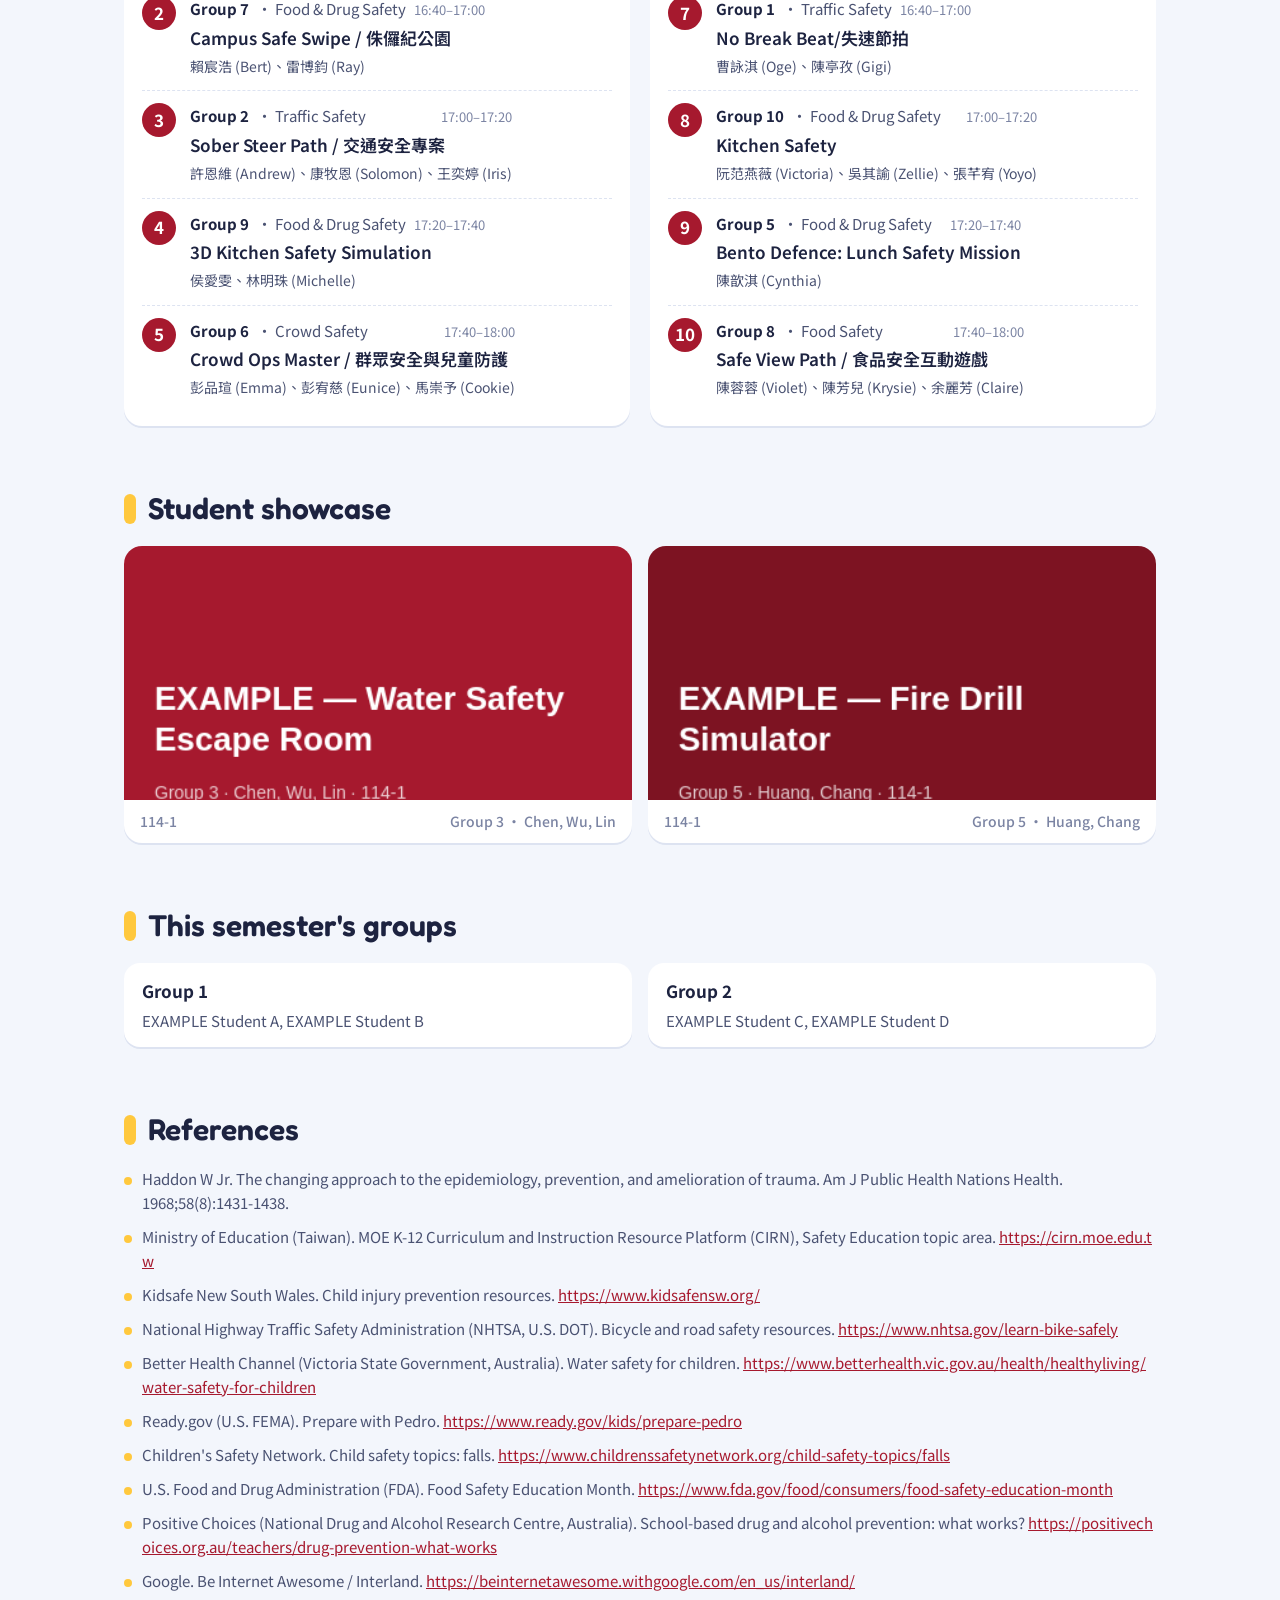
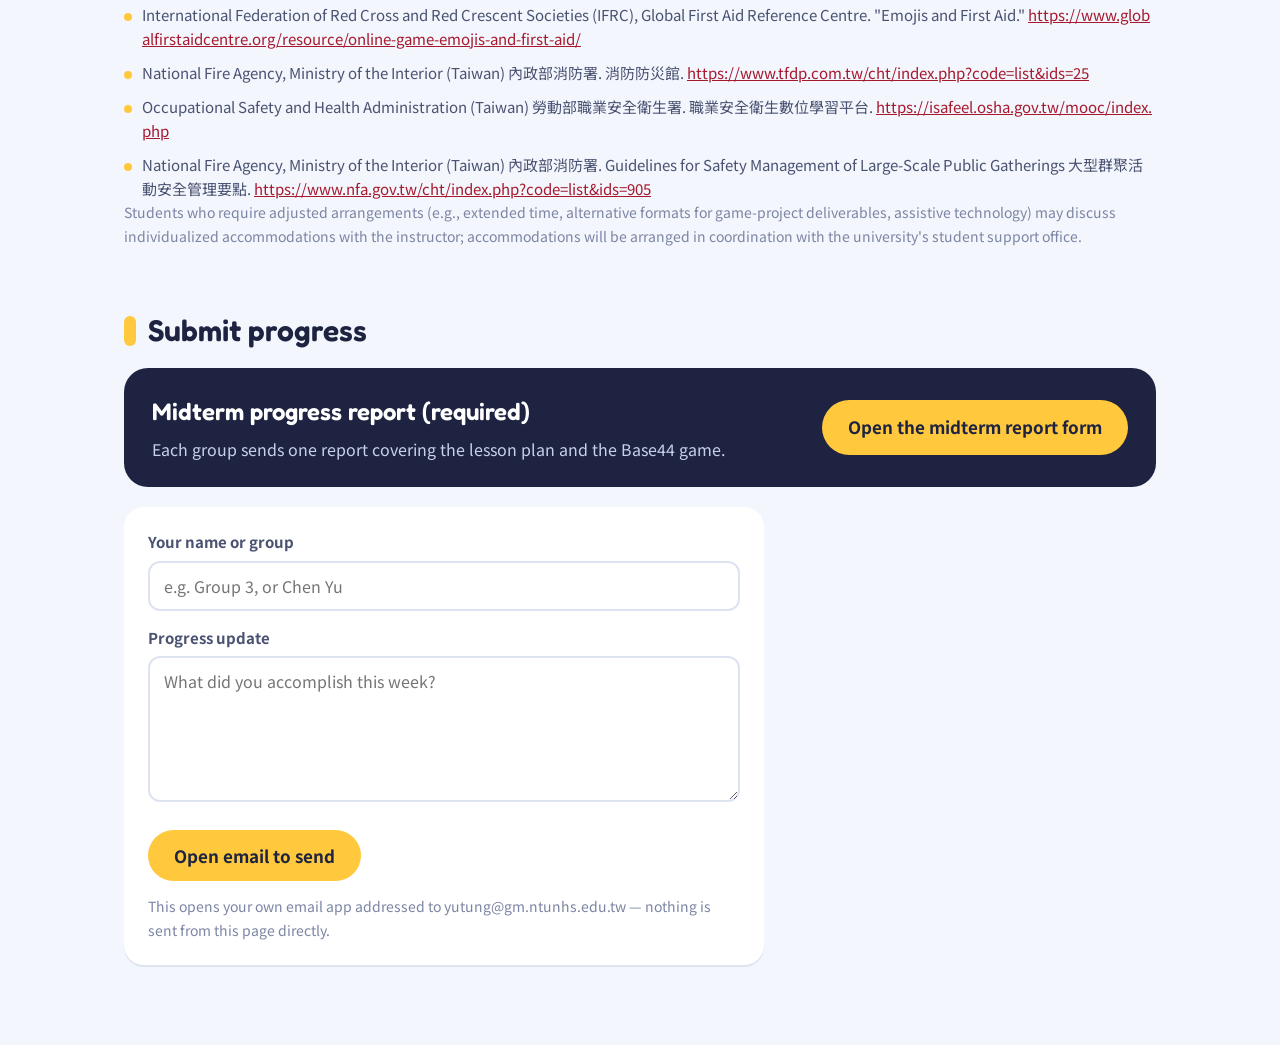
==== commit 3c7b327d: "Update 12/15 presentation titles (orders 6-9) and order 8 topic Co-Authored-By: Claude Sonnet 5.5 <n" ====
--- a/index.html
+++ b/index.html
@@ -98,6 +98,6 @@
 
 </div>
 
-<script src="script.js?v=8"></script>
+<script src="script.js?v=9"></script>
 </body>
 </html>
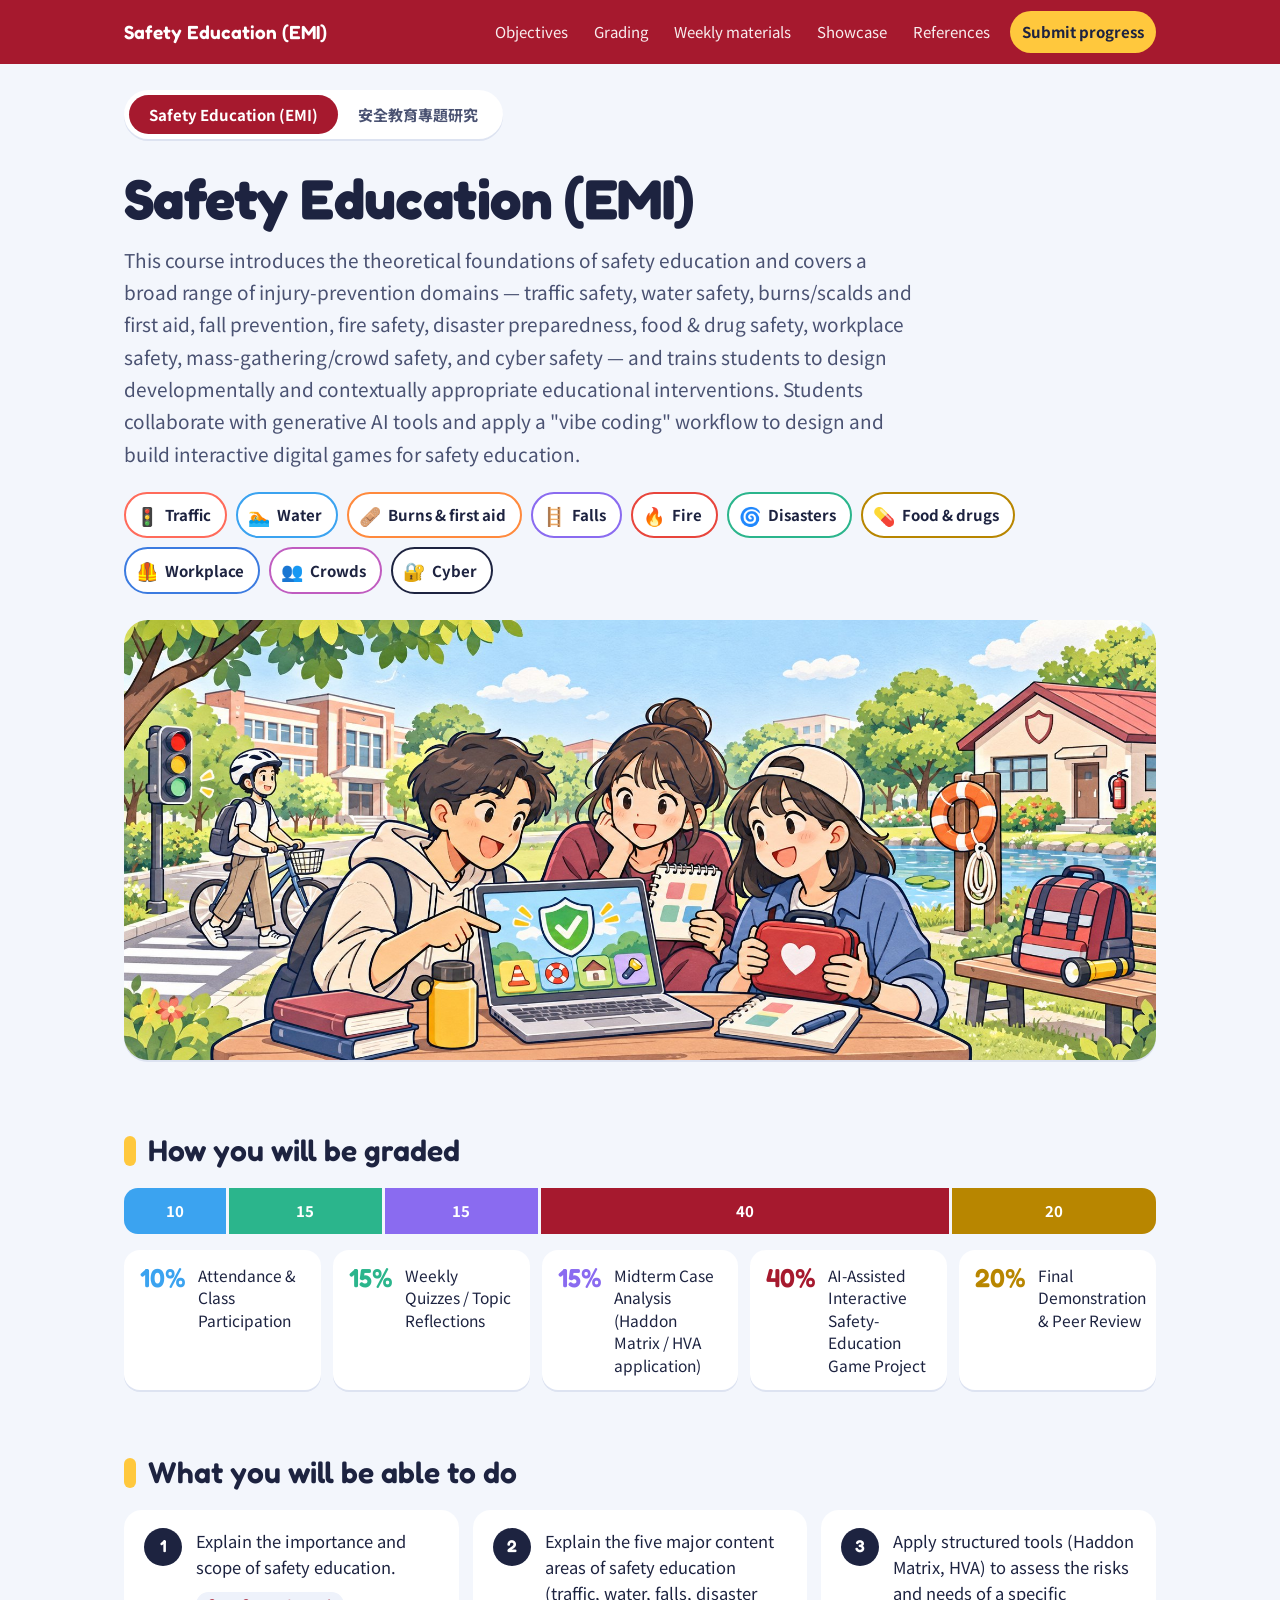
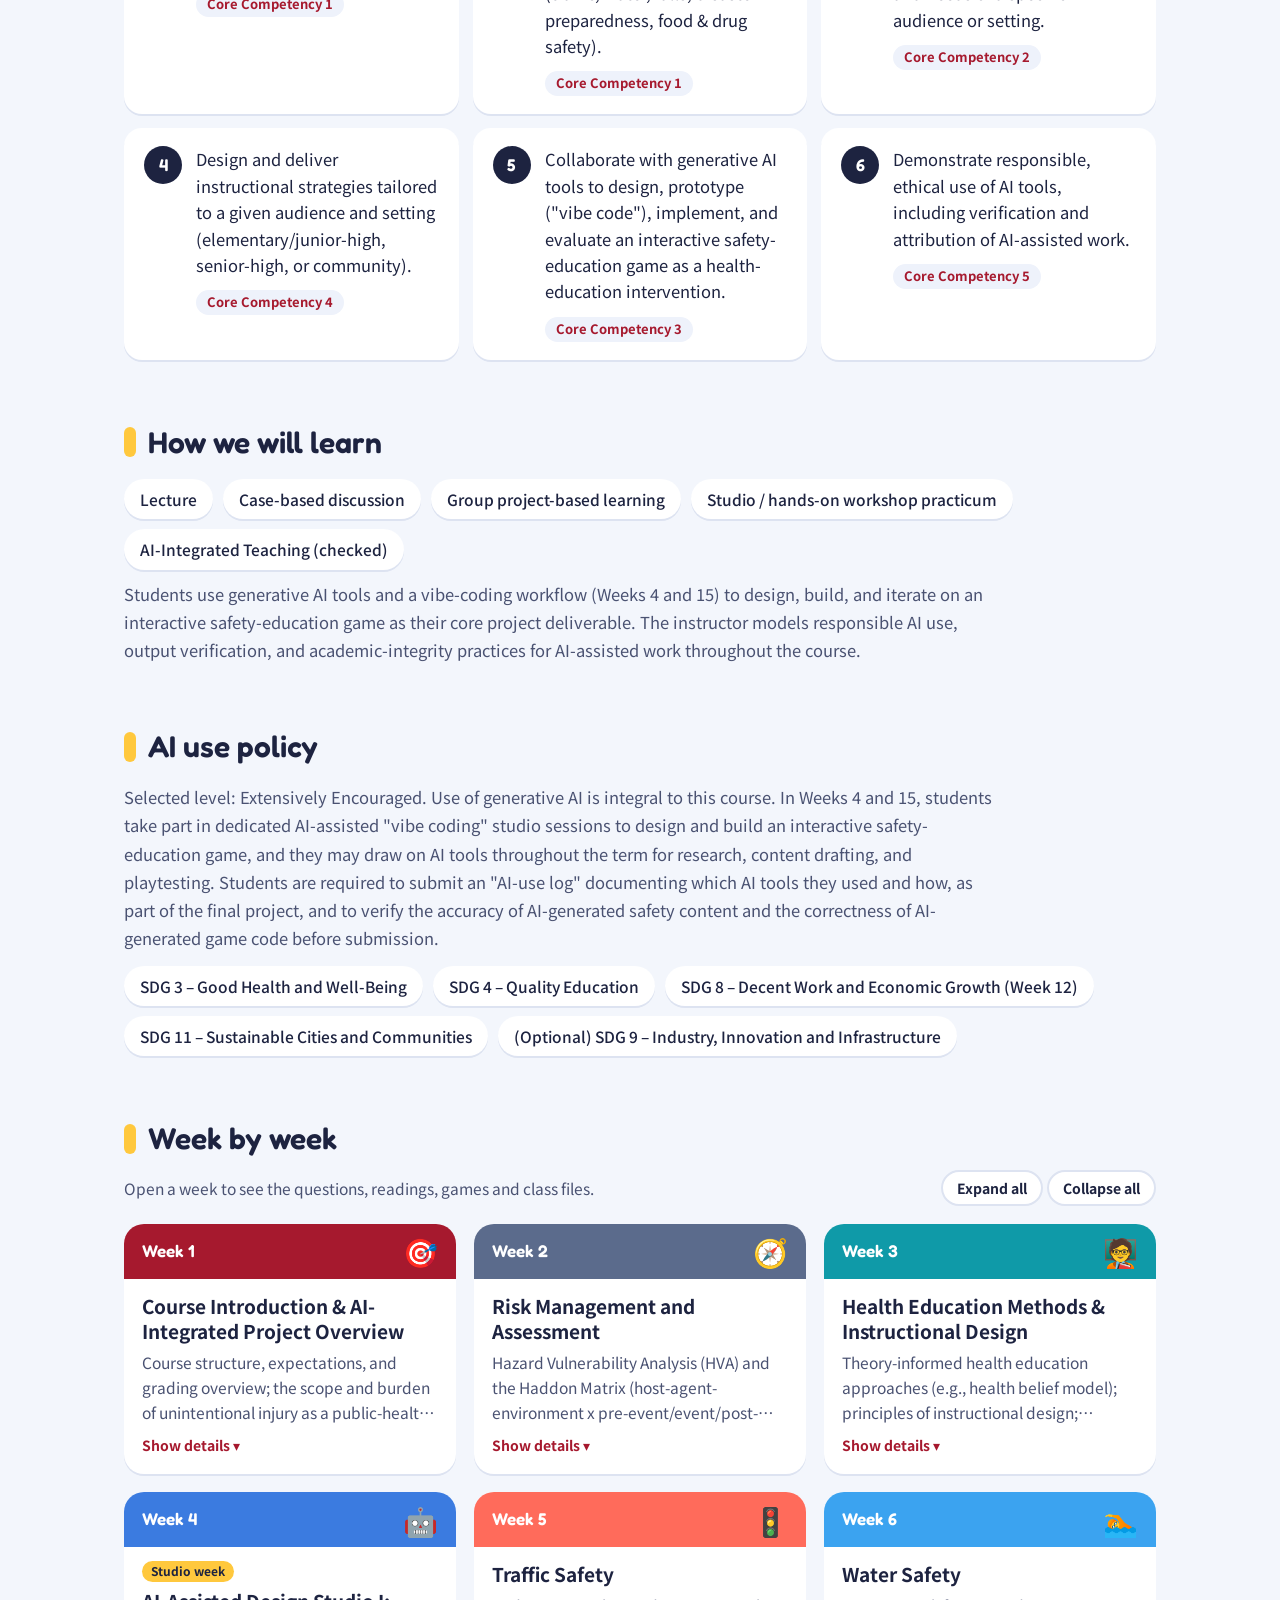
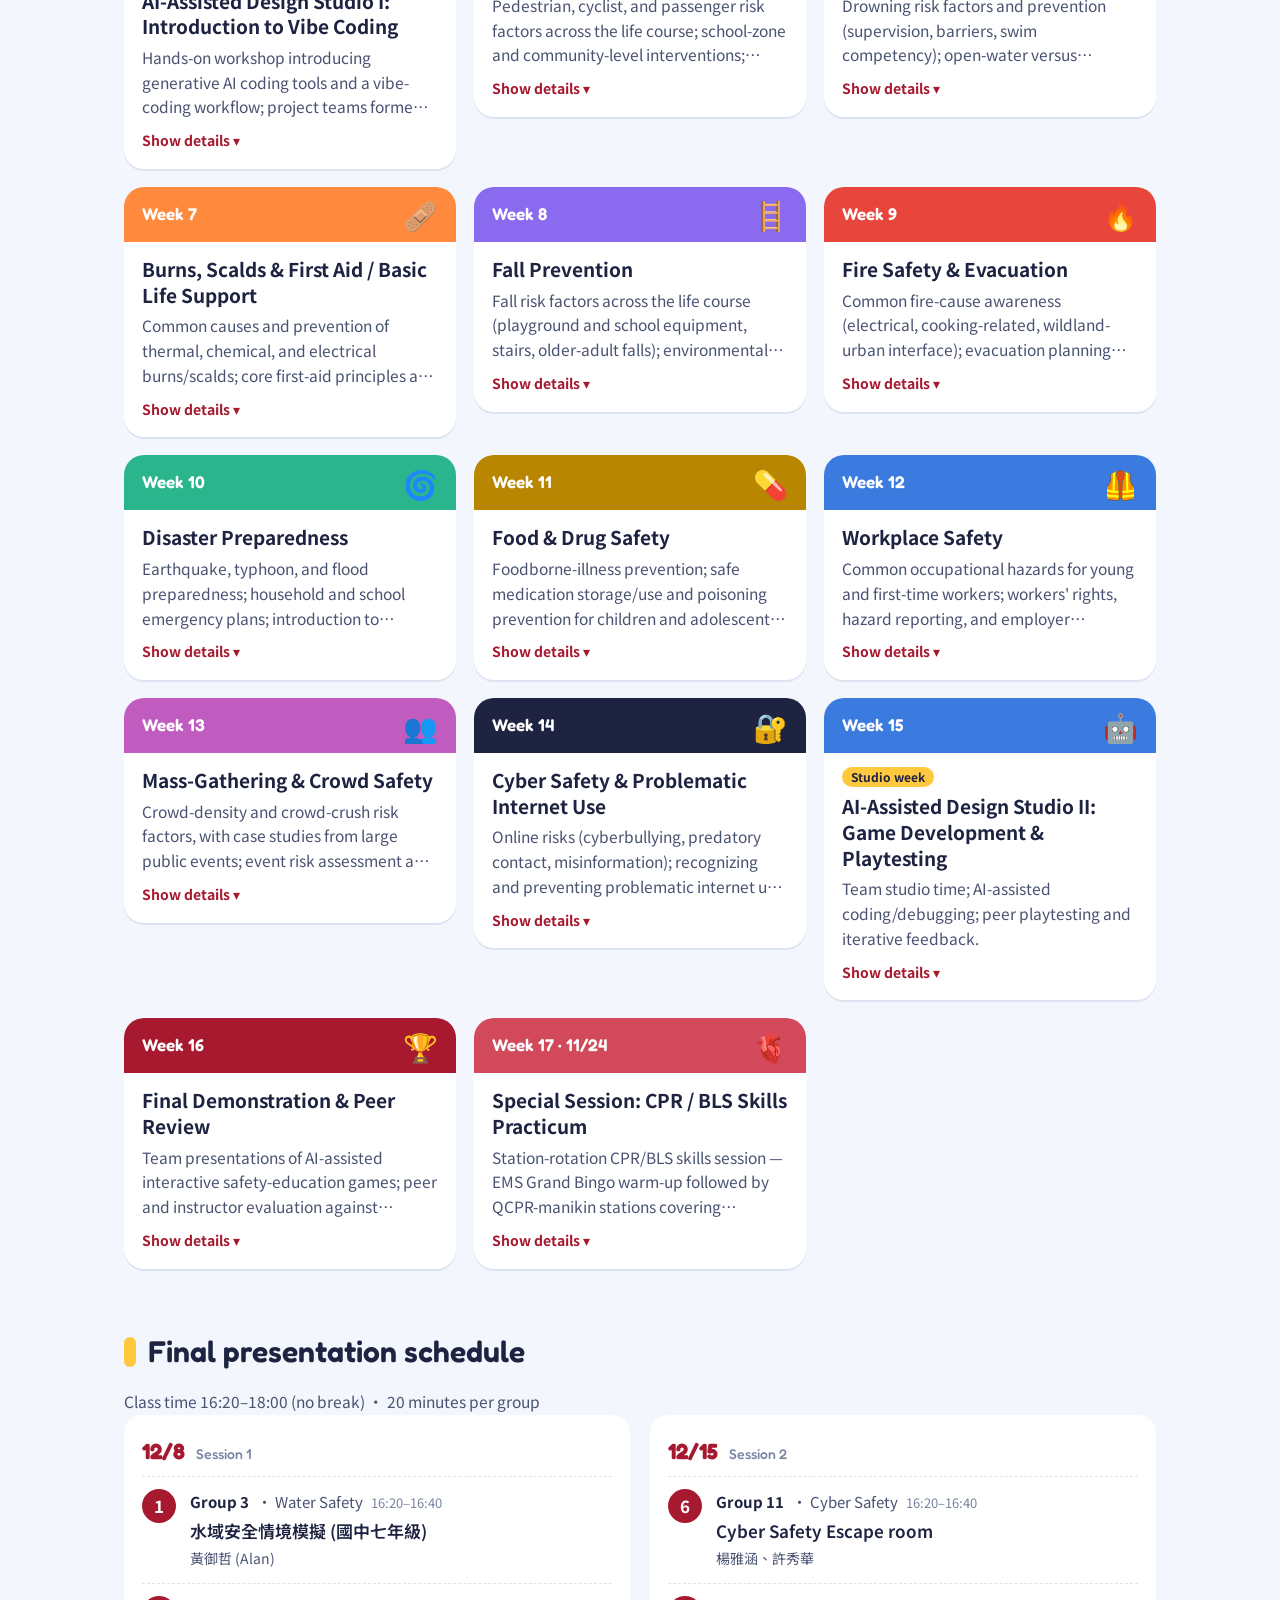
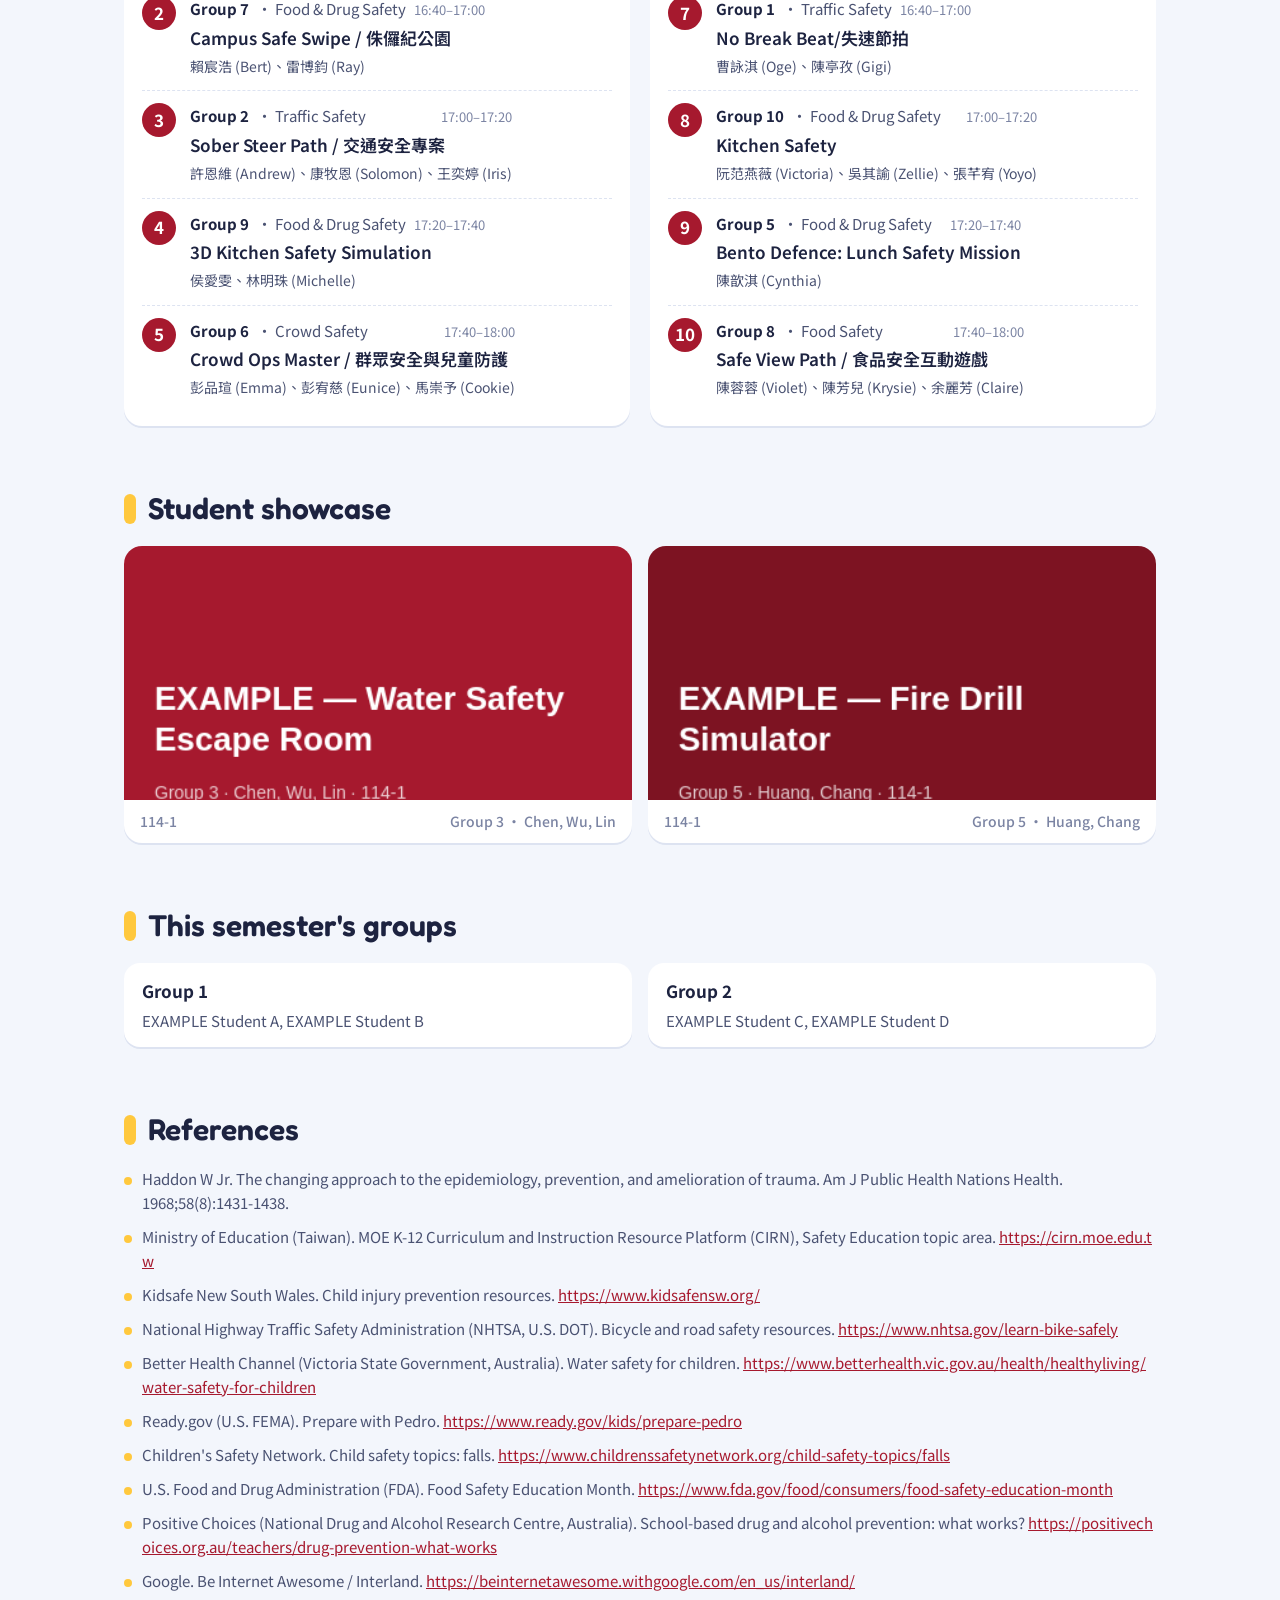
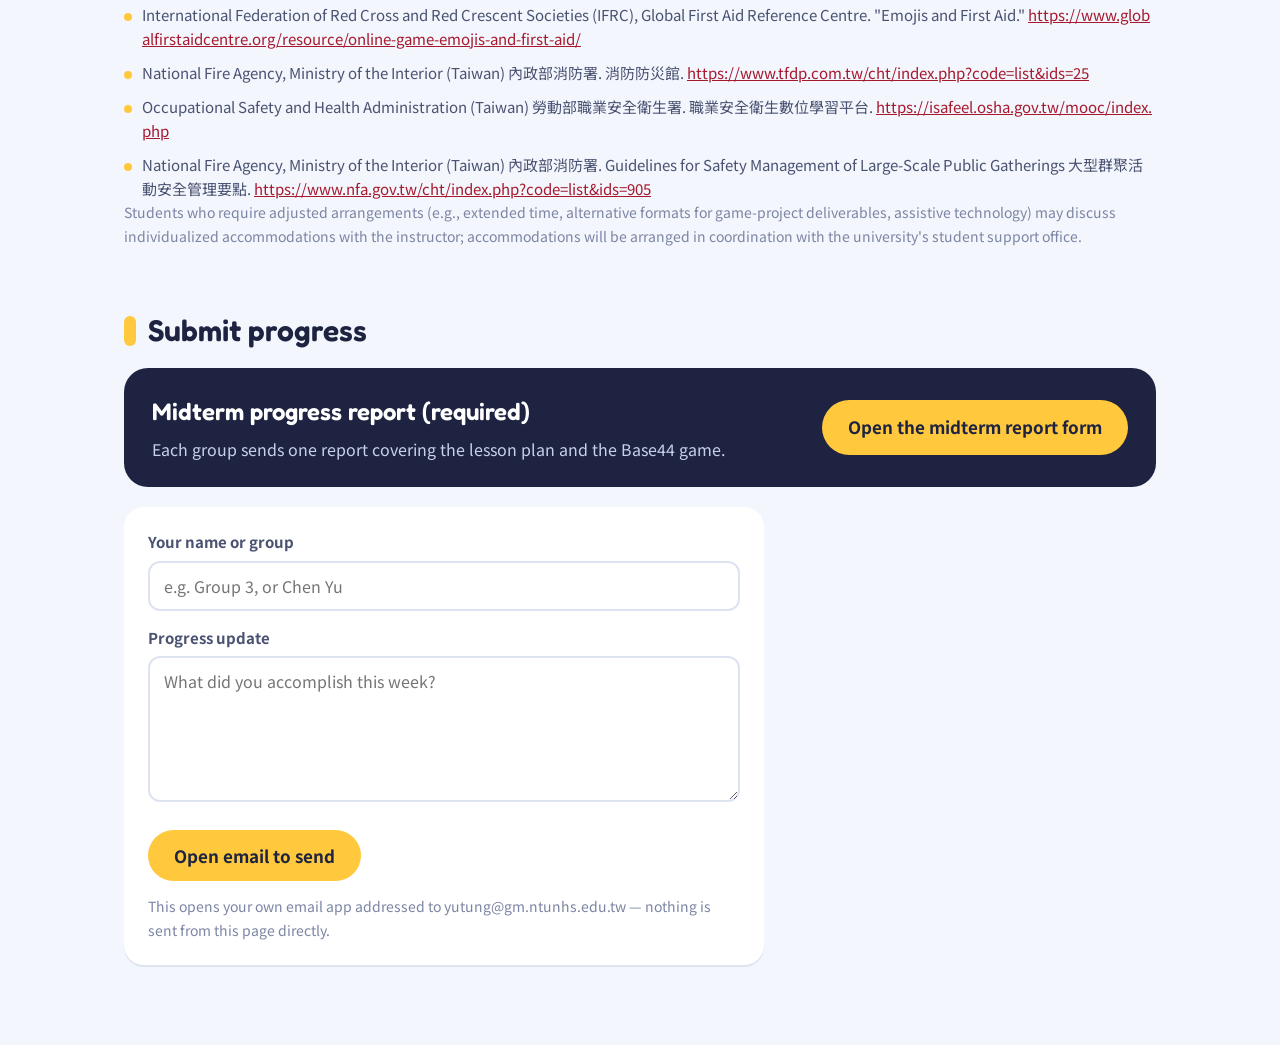
==== commit b68ce6fa: "Group 11 topic: Cyber Safety Co-Authored-By: Claude Sonnet 5.5 <noreply@anthropic.com> Claude-Sessio" ====
--- a/index.html
+++ b/index.html
@@ -98,6 +98,6 @@
 
 </div>
 
-<script src="script.js?v=9"></script>
+<script src="script.js?v=10"></script>
 </body>
 </html>
